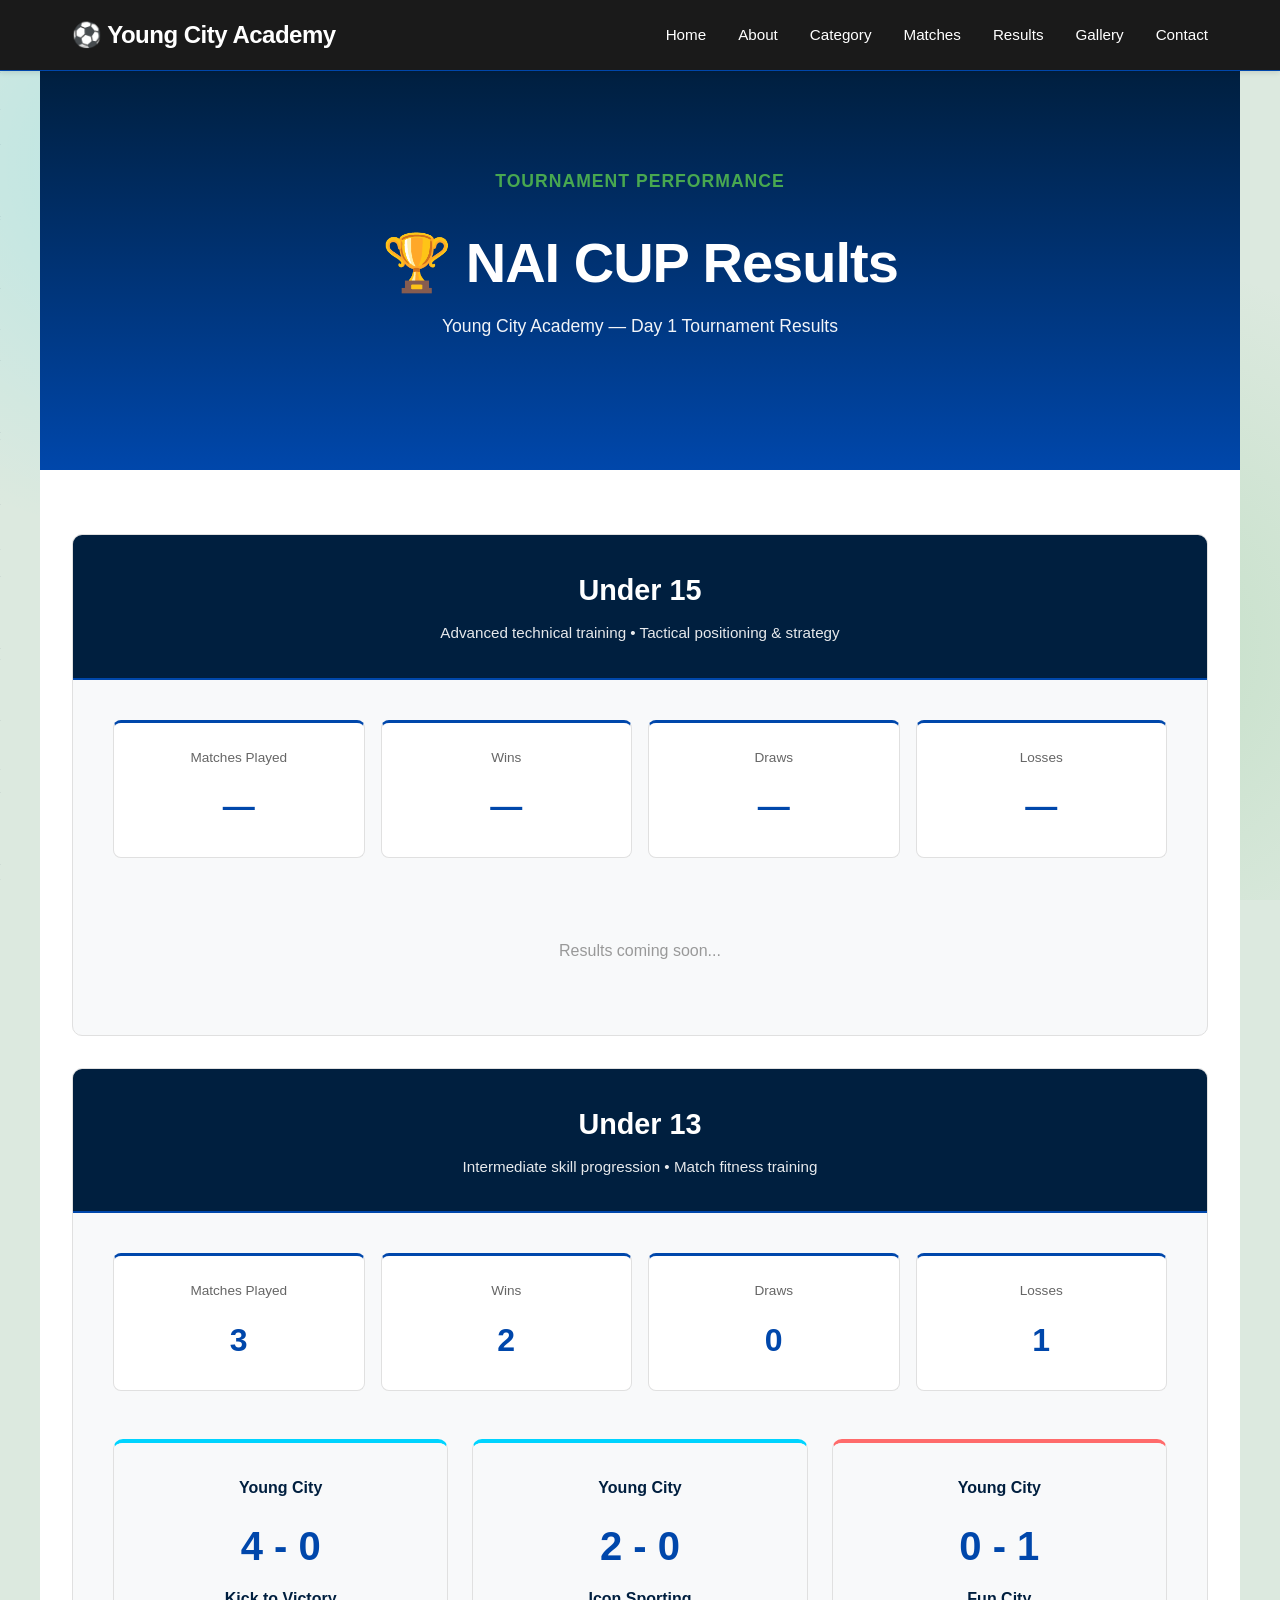
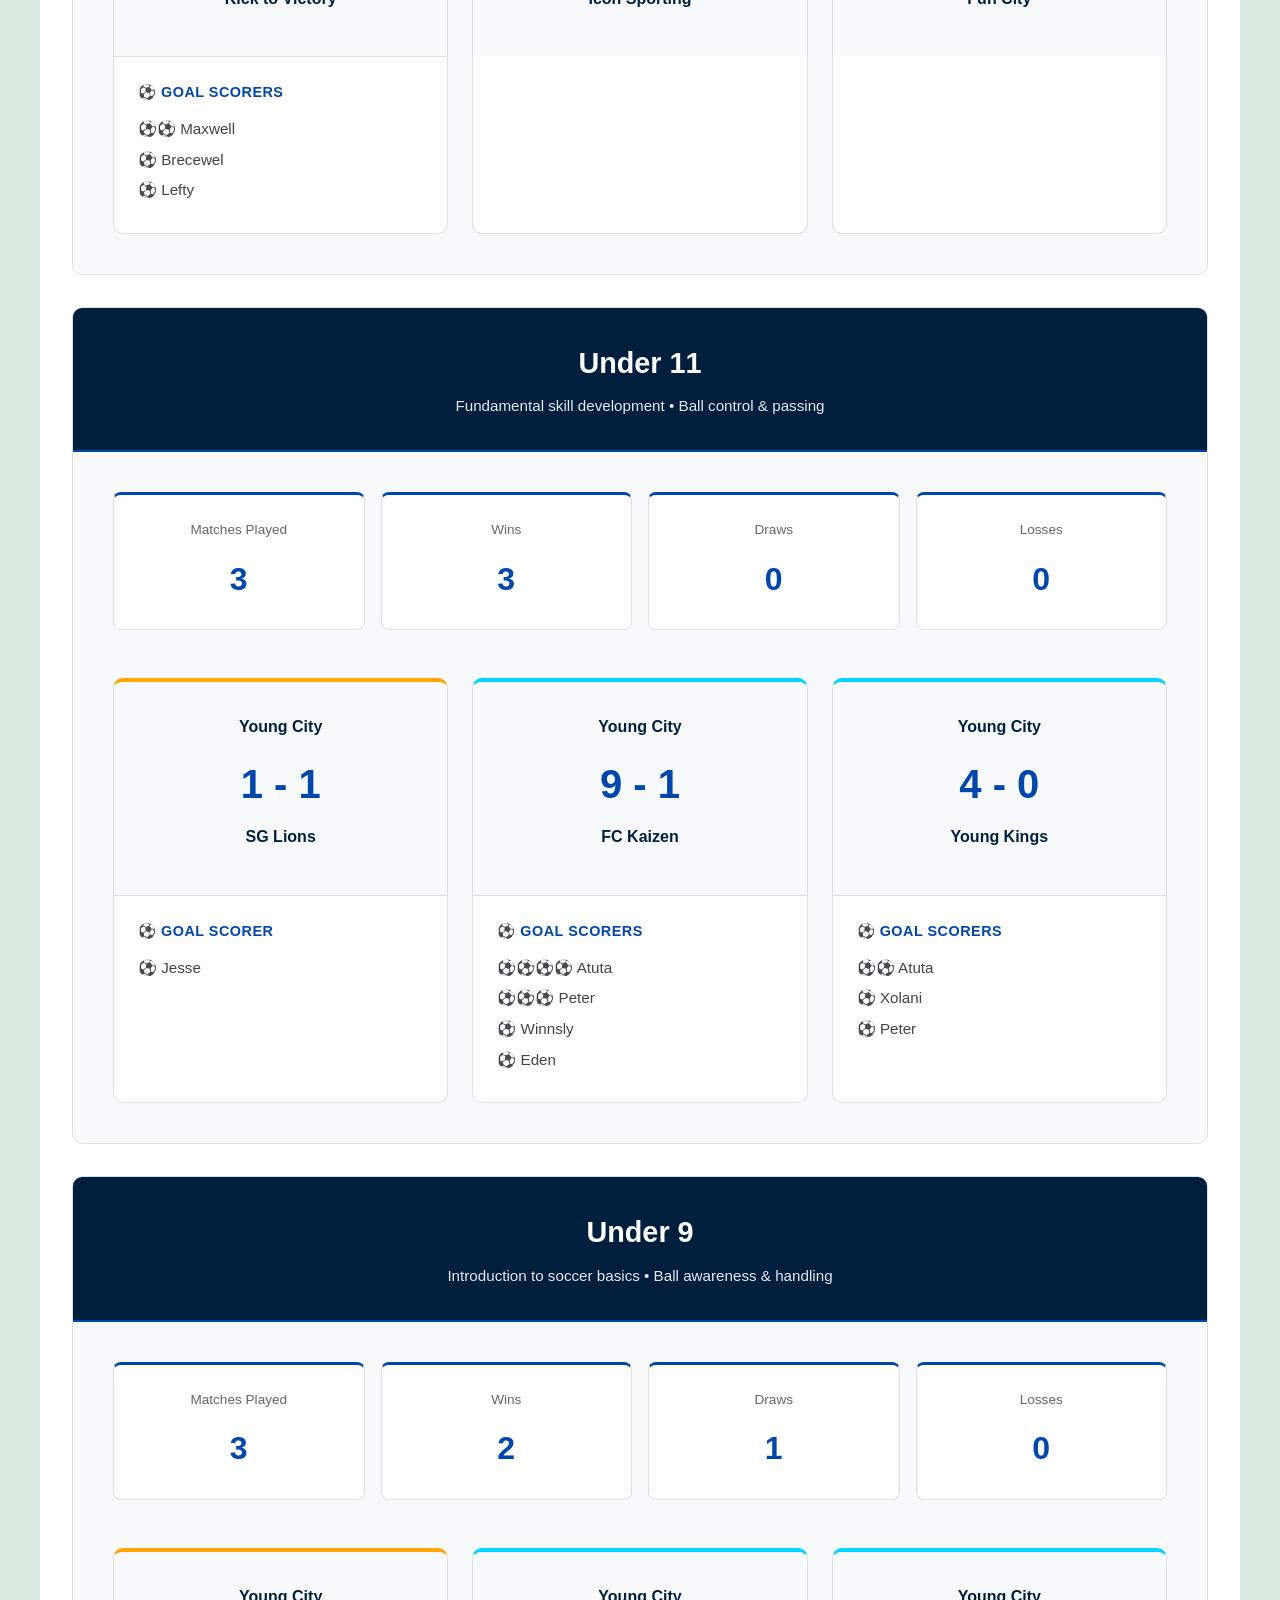
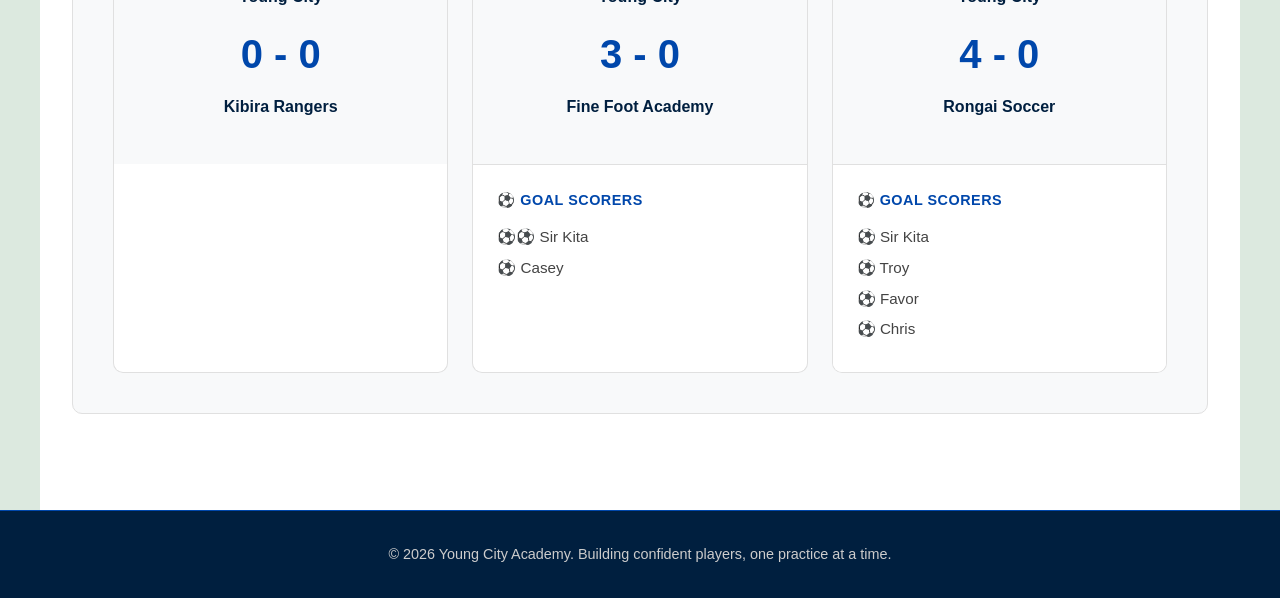
==== results.html @ 92dc4e63 "Updated site content" ====
<!DOCTYPE html>
<html lang="en">
<head>
    <meta charset="UTF-8">
    <meta name="viewport" content="width=device-width, initial-scale=1.0">
    <title>Tournament Results - Young City Academy</title>
    <link rel="stylesheet" href="css/style.css">
</head>
<body>
    <header>
        <nav class="navbar">
            <div class="logo">⚽ Young City Academy</div>
            <button class="menu-toggle" aria-expanded="false" aria-label="Open menu">
                <span></span>
                <span></span>
                <span></span>
            </button>
            <ul class="nav-links">
                <li><a href="index.html#home">Home</a></li>
                <li><a href="index.html#about">About</a></li>
                <li><a href="index.html#category">Category</a></li>
                <li><a href="index.html#matches">Matches</a></li>
                <li><a href="results.html">Results</a></li>
                <li><a href="index.html#gallery">Gallery</a></li>
                <li><a href="index.html#contact">Contact</a></li>
            </ul>
        </nav>
    </header>

    <main>
        <section class="hero" id="results-hero">
            <div class="hero-content">
                <p class="eyebrow">Tournament Performance</p>
                <h1>🏆 NAI CUP Results</h1>
                <p>Young City Academy — Day 1 Tournament Results</p>
            </div>
        </section>

        <section class="results-section">
            <div class="results-container">
                
                <!-- UNDER 15 -->
                <div class="results-category">
                    <div class="category-header">
                        <h2>Under 15</h2>
                        <p>Advanced technical training • Tactical positioning & strategy</p>
                    </div>
                    <div class="results-content">
                        <div class="results-stats">
                            <div class="stat-box">
                                <span>Matches Played</span>
                                <strong>—</strong>
                            </div>
                            <div class="stat-box">
                                <span>Wins</span>
                                <strong>—</strong>
                            </div>
                            <div class="stat-box">
                                <span>Draws</span>
                                <strong>—</strong>
                            </div>
                            <div class="stat-box">
                                <span>Losses</span>
                                <strong>—</strong>
                            </div>
                        </div>
                        <div class="results-matches">
                            <p style="text-align: center; color: #999; padding: 2rem;">Results coming soon...</p>
                        </div>
                    </div>
                </div>

                <!-- UNDER 13 -->
                <div class="results-category">
                    <div class="category-header">
                        <h2>Under 13</h2>
                        <p>Intermediate skill progression • Match fitness training</p>
                    </div>
                    <div class="results-content">
                        <div class="results-stats">
                            <div class="stat-box">
                                <span>Matches Played</span>
                                <strong>3</strong>
                            </div>
                            <div class="stat-box">
                                <span>Wins</span>
                                <strong>2</strong>
                            </div>
                            <div class="stat-box">
                                <span>Draws</span>
                                <strong>0</strong>
                            </div>
                            <div class="stat-box">
                                <span>Losses</span>
                                <strong>1</strong>
                            </div>
                        </div>
                        <div class="results-matches">
                            <div class="result-match win">
                                <div class="result-score">
                                    <h3>Young City</h3>
                                    <div class="score-display">4 - 0</div>
                                    <h3>Kick to Victory</h3>
                                </div>
                                <div class="result-detail">
                                    <h4>⚽ Goal Scorers</h4>
                                    <p>⚽⚽ Maxwell</p>
                                    <p>⚽ Brecewel</p>
                                    <p>⚽ Lefty</p>
                                </div>
                            </div>

                            <div class="result-match win">
                                <div class="result-score">
                                    <h3>Young City</h3>
                                    <div class="score-display">2 - 0</div>
                                    <h3>Icon Sporting</h3>
                                </div>
                            </div>

                            <div class="result-match loss">
                                <div class="result-score">
                                    <h3>Young City</h3>
                                    <div class="score-display">0 - 1</div>
                                    <h3>Fun City</h3>
                                </div>
                            </div>
                        </div>
                    </div>
                </div>

                <!-- UNDER 11 -->
                <div class="results-category">
                    <div class="category-header">
                        <h2>Under 11</h2>
                        <p>Fundamental skill development • Ball control & passing</p>
                    </div>
                    <div class="results-content">
                        <div class="results-stats">
                            <div class="stat-box">
                                <span>Matches Played</span>
                                <strong>3</strong>
                            </div>
                            <div class="stat-box">
                                <span>Wins</span>
                                <strong>3</strong>
                            </div>
                            <div class="stat-box">
                                <span>Draws</span>
                                <strong>0</strong>
                            </div>
                            <div class="stat-box">
                                <span>Losses</span>
                                <strong>0</strong>
                            </div>
                        </div>
                        <div class="results-matches">
                            <div class="result-match draw">
                                <div class="result-score">
                                    <h3>Young City</h3>
                                    <div class="score-display">1 - 1</div>
                                    <h3>SG Lions</h3>
                                </div>
                                <div class="result-detail">
                                    <h4>⚽ Goal Scorer</h4>
                                    <p>⚽ Jesse</p>
                                </div>
                            </div>

                            <div class="result-match win">
                                <div class="result-score">
                                    <h3>Young City</h3>
                                    <div class="score-display">9 - 1</div>
                                    <h3>FC Kaizen</h3>
                                </div>
                                <div class="result-detail">
                                    <h4>⚽ Goal Scorers</h4>
                                    <p>⚽⚽⚽⚽ Atuta</p>
                                    <p>⚽⚽⚽ Peter</p>
                                    <p>⚽ Winnsly</p>
                                    <p>⚽ Eden</p>
                                </div>
                            </div>

                            <div class="result-match win">
                                <div class="result-score">
                                    <h3>Young City</h3>
                                    <div class="score-display">4 - 0</div>
                                    <h3>Young Kings</h3>
                                </div>
                                <div class="result-detail">
                                    <h4>⚽ Goal Scorers</h4>
                                    <p>⚽⚽ Atuta</p>
                                    <p>⚽ Xolani</p>
                                    <p>⚽ Peter</p>
                                </div>
                            </div>
                        </div>
                    </div>
                </div>

                <!-- UNDER 9 -->
                <div class="results-category">
                    <div class="category-header">
                        <h2>Under 9</h2>
                        <p>Introduction to soccer basics • Ball awareness & handling</p>
                    </div>
                    <div class="results-content">
                        <div class="results-stats">
                            <div class="stat-box">
                                <span>Matches Played</span>
                                <strong>3</strong>
                            </div>
                            <div class="stat-box">
                                <span>Wins</span>
                                <strong>2</strong>
                            </div>
                            <div class="stat-box">
                                <span>Draws</span>
                                <strong>1</strong>
                            </div>
                            <div class="stat-box">
                                <span>Losses</span>
                                <strong>0</strong>
                            </div>
                        </div>
                        <div class="results-matches">
                            <div class="result-match draw">
                                <div class="result-score">
                                    <h3>Young City</h3>
                                    <div class="score-display">0 - 0</div>
                                    <h3>Kibira Rangers</h3>
                                </div>
                            </div>

                            <div class="result-match win">
                                <div class="result-score">
                                    <h3>Young City</h3>
                                    <div class="score-display">3 - 0</div>
                                    <h3>Fine Foot Academy</h3>
                                </div>
                                <div class="result-detail">
                                    <h4>⚽ Goal Scorers</h4>
                                    <p>⚽⚽ Sir Kita</p>
                                    <p>⚽ Casey</p>
                                </div>
                            </div>

                            <div class="result-match win">
                                <div class="result-score">
                                    <h3>Young City</h3>
                                    <div class="score-display">4 - 0</div>
                                    <h3>Rongai Soccer</h3>
                                </div>
                                <div class="result-detail">
                                    <h4>⚽ Goal Scorers</h4>
                                    <p>⚽ Sir Kita</p>
                                    <p>⚽ Troy</p>
                                    <p>⚽ Favor</p>
                                    <p>⚽ Chris</p>
                                </div>
                            </div>
                        </div>
                    </div>
                </div>

            </div>
        </section>
    </main>

    <footer>
        <p>© 2026 Young City Academy. Building confident players, one practice at a time.</p>
    </footer>

    <script src="js/script.js"></script>
</body>
</html>
---- css/style.css ----
/* Young City Academy - Clean Modern Stylesheet */

* {
  margin: 0;
  padding: 0;
  box-sizing: border-box;
}

body {
  font-family: -apple-system, BlinkMacSystemFont, 'Segoe UI', Roboto, 'Helvetica Neue', Arial, sans-serif;
  line-height: 1.6;
  color: #2c3e50;
  background-color: #dce9df;
  background-image:
    linear-gradient(115deg, rgba(0, 31, 63, 0.06) 1px, transparent 1px),
    linear-gradient(25deg, rgba(0, 31, 63, 0.04) 1px, transparent 1px),
    radial-gradient(circle at 12% 18%, rgba(0, 212, 255, 0.16), transparent 28%),
    radial-gradient(circle at 88% 72%, rgba(76, 175, 80, 0.16), transparent 30%);
  background-size: 72px 72px, 110px 110px, auto, auto;
  background-attachment: fixed;
}

/* HEADER & NAVBAR */
header {
  background: #001f3f;
  position: sticky;
  top: 0;
  z-index: 1000;
  border-bottom: 1px solid #0047ab;
}

.navbar {
  display: flex;
  justify-content: space-between;
  align-items: center;
  padding: 1.2rem 2rem;
  max-width: 1200px;
  margin: 0 auto;
}

.logo {
  font-size: 1.4rem;
  font-weight: 700;
  color: #fff;
  letter-spacing: -0.5px;
}

.nav-links {
  display: flex;
  list-style: none;
  gap: 2.5rem;
}

.nav-links a {
  color: #ccc;
  text-decoration: none;
  font-size: 0.95rem;
  font-weight: 500;
  transition: color 0.3s ease;
}

.nav-links a:hover {
  color: #00d4ff;
}

.menu-toggle {
  display: none;
  flex-direction: column;
  background: none;
  border: none;
  cursor: pointer;
  gap: 0.4rem;
}

.menu-toggle span {
  width: 25px;
  height: 3px;
  background-color: #fff;
  border-radius: 2px;
  transition: 0.3s;
}

/* HERO SECTION */
.hero {
  background: linear-gradient(to bottom, #001f3f 0%, #0047ab 100%);
  color: #fff;
  padding: 6rem 2rem;
  text-align: center;
}

.hero-content {
  max-width: 700px;
  margin: 0 auto;
}

.eyebrow {
  font-size: 0.85rem;
  color: #00d4ff;
  text-transform: uppercase;
  letter-spacing: 1px;
  margin-bottom: 1rem;
  font-weight: 600;
}

.hero h1 {
  font-size: 3.5rem;
  margin-bottom: 1rem;
  font-weight: 800;
  letter-spacing: -1px;
  line-height: 1.2;
}

.hero p {
  font-size: 1.15rem;
  margin-bottom: 2rem;
  opacity: 0.95;
  line-height: 1.7;
}

.buttons {
  display: flex;
  gap: 1.5rem;
  justify-content: center;
  flex-wrap: wrap;
}

.btn {
  padding: 0.9rem 2.5rem;
  border-radius: 8px;
  text-decoration: none;
  font-weight: 600;
  font-size: 0.95rem;
  transition: all 0.3s ease;
  display: inline-block;
  cursor: pointer;
  border: none;
  background: #00d4ff;
  color: #001f3f;
}

.btn:hover {
  background: #00b8d4;
  transform: translateY(-2px);
}

.btn-outline {
  background: transparent;
  color: #fff;
  border: 2px solid #fff;
}

.btn-outline:hover {
  background: rgba(255, 255, 255, 0.1);
  border-color: #00d4ff;
  color: #00d4ff;
}

/* SECTIONS & COMMON STYLES */
section {
  padding: 4rem 2rem;
  max-width: 1200px;
  margin: 0 auto;
}

.section-heading {
  text-align: center;
  margin-bottom: 3rem;
}

.section-heading h2 {
  font-size: 2.5rem;
  margin-bottom: 0.8rem;
  color: #001f3f;
  font-weight: 800;
}

.section-heading p {
  font-size: 1rem;
  color: #666;
  max-width: 600px;
  margin: 0 auto;
}

/* INFO SECTION */
.info-section {
  background: #f8f9fa;
}

.info-grid {
  display: grid;
  grid-template-columns: repeat(auto-fit, minmax(240px, 1fr));
  gap: 2rem;
}

.info-card {
  background: #fff;
  padding: 2rem;
  border-radius: 10px;
  border-left: 4px solid #0047ab;
  transition: all 0.3s ease;
  box-shadow: 0 2px 8px rgba(0, 0, 0, 0.08);
}

.info-card:hover {
  transform: translateY(-4px);
  box-shadow: 0 8px 16px rgba(0, 0, 0, 0.12);
}

.info-card h3 {
  color: #001f3f;
  margin-bottom: 0.8rem;
  font-size: 1.2rem;
  font-weight: 700;
}

.info-card p {
  color: #555;
  line-height: 1.7;
  font-size: 0.95rem;
}

/* TEAMS SECTION */
.teams-section {
  background: #fff;
}

.team-grid {
  display: grid;
  grid-template-columns: repeat(auto-fit, minmax(220px, 1fr));
  gap: 1.5rem;
}

.team-accordion {
  background: #fff;
  border-radius: 10px;
  border: 1px solid #e0e0e0;
  overflow: hidden;
  transition: all 0.3s ease;
}

.team-accordion:hover {
  border-color: #0047ab;
  box-shadow: 0 4px 12px rgba(0, 71, 171, 0.1);
}

.team-accordion-button {
  width: 100%;
  padding: 1.5rem;
  background: #f8f9fa;
  border: none;
  cursor: pointer;
  display: flex;
  justify-content: space-between;
  align-items: center;
  transition: all 0.3s ease;
  text-align: left;
  font-size: 1rem;
}

.team-accordion-button:hover {
  background: #0047ab;
  color: #fff;
}

.team-accordion-button h3 {
  color: #001f3f;
  margin: 0;
  font-size: 1.1rem;
  font-weight: 700;
}

.team-accordion-button:hover h3 {
  color: #fff;
}

.accordion-icon {
  font-size: 0.9rem;
  transition: transform 0.3s ease;
  color: #0047ab;
}

.team-accordion-button:hover .accordion-icon {
  color: #00d4ff;
}

.team-accordion-button.active .accordion-icon {
  transform: rotate(180deg);
}

.team-accordion-content {
  display: none;
  padding: 1.5rem;
  background: #fff;
  border-top: 1px solid #e0e0e0;
  animation: slideDown 0.3s ease-out;
}

.team-accordion-content.active {
  display: block;
}

.team-accordion-content p {
  color: #555;
  margin-bottom: 1.2rem;
  font-size: 0.95rem;
  line-height: 1.7;
}

.team-details {
  list-style: none;
  padding: 0;
}

.team-details li {
  padding: 0.6rem 0 0.6rem 1.8rem;
  color: #444;
  font-size: 0.95rem;
  position: relative;
  border-bottom: 1px solid #f0f0f0;
}

.team-details li:last-child {
  border-bottom: none;
}

.team-details li:before {
  content: "✓";
  position: absolute;
  left: 0;
  color: #0047ab;
  font-weight: bold;
}



@keyframes slideDown {
  from {
    opacity: 0;
    max-height: 0;
  }
  to {
    opacity: 1;
    max-height: 500px;
  }
}

/* CONTACT SECTION */
.contact-section {
  background: #f8f9fa;
}

.contact-list {
  background: #fff;
  padding: 2.5rem;
  border-radius: 10px;
  box-shadow: 0 2px 8px rgba(0, 0, 0, 0.08);
  max-width: 600px;
  margin: 0 auto;
  border-left: 4px solid #0047ab;
}

.contact-list p {
  font-size: 1rem;
  margin-bottom: 1rem;
  color: #444;
  line-height: 1.8;
}

.contact-list strong {
  color: #0047ab;
  font-weight: 700;
}

/* MAIN & RESPONSIVE */
main {
  min-height: calc(100vh - 200px);
}

footer {
  background: #001f3f;
  color: #ccc;
  text-align: center;
  padding: 2rem;
  font-size: 0.9rem;
  border-top: 1px solid #0047ab;
}

@media (max-width: 768px) {
  .nav-links {
    display: none;
  }

  .menu-toggle {
    display: flex;
  }

  .hero h1 {
    font-size: 2.2rem;
  }

  .hero p {
    font-size: 1rem;
  }

  .section-heading h2 {
    font-size: 2rem;
  }

  .team-grid {
    grid-template-columns: 1fr;
  }

  .info-grid {
    grid-template-columns: 1fr;
  }

  .buttons {
    flex-direction: column;
    gap: 1rem;
  }

  .btn {
    width: 100%;
  }

  #results-hero h1 {
    font-size: 2rem;
  }

  .category-header {
    padding: 1.5rem;
  }

  .category-header h2 {
    font-size: 1.5rem;
  }

  .results-stats {
    grid-template-columns: repeat(2, 1fr);
  }

  .results-matches {
    grid-template-columns: 1fr;
  }

  .score-display {
    font-size: 2rem;
  }
}

/* RESULTS PAGE */
#results-hero {
  background: linear-gradient(to bottom, #001f3f 0%, #0047ab 100%);
  color: #fff;
  padding: 6rem 2rem;
  text-align: center;
}

#results-hero h1 {
  font-size: 3.5rem;
  margin-bottom: 1rem;
  font-weight: 800;
}

.results-section {
  background: #fff;
  padding: 4rem 2rem;
}

.results-container {
  max-width: 1200px;
  margin: 0 auto;
}

.results-category {
  background: #f8f9fa;
  border-radius: 10px;
  overflow: hidden;
  margin-bottom: 2rem;
  border: 1px solid #e0e0e0;
}

.category-header {
  background: #001f3f;
  color: #fff;
  padding: 2rem;
  text-align: center;
  border-bottom: 2px solid #0047ab;
}

.category-header h2 {
  font-size: 1.8rem;
  margin: 0 0 0.5rem 0;
  font-weight: 800;
}

.category-header p {
  margin: 0;
  opacity: 0.9;
  font-size: 0.95rem;
}

.results-content {
  padding: 2.5rem;
}

.results-stats {
  display: grid;
  grid-template-columns: repeat(auto-fit, minmax(110px, 1fr));
  gap: 1rem;
  margin-bottom: 3rem;
}

.stat-box {
  background: #fff;
  padding: 1.5rem;
  border-radius: 8px;
  text-align: center;
  border: 1px solid #e0e0e0;
  border-top: 3px solid #0047ab;
}

.stat-box span {
  display: block;
  color: #666;
  font-size: 0.85rem;
  margin-bottom: 0.8rem;
  font-weight: 500;
}

.stat-box strong {
  display: block;
  font-size: 2rem;
  color: #0047ab;
  font-weight: 800;
}

.results-matches {
  display: grid;
  grid-template-columns: repeat(auto-fit, minmax(280px, 1fr));
  gap: 1.5rem;
}

.result-match {
  background: #fff;
  border-radius: 10px;
  overflow: hidden;
  border: 1px solid #e0e0e0;
  transition: all 0.3s ease;
}

.result-match:hover {
  box-shadow: 0 8px 16px rgba(0, 0, 0, 0.12);
  transform: translateY(-2px);
}

.result-match.win {
  border-top: 4px solid #00d4ff;
}

.result-match.draw {
  border-top: 4px solid #ffa500;
}

.result-match.loss {
  border-top: 4px solid #ff6b6b;
}

.result-score {
  padding: 2rem;
  text-align: center;
  background: #f8f9fa;
}

.result-score h3 {
  color: #001f3f;
  font-size: 1rem;
  margin: 0 0 0.8rem 0;
  font-weight: 700;
}

.score-display {
  font-size: 2.5rem;
  font-weight: 800;
  color: #0047ab;
  margin: 0.5rem 0;
}

.result-detail {
  padding: 1.5rem;
  background: #fff;
  border-top: 1px solid #e0e0e0;
}

.result-detail h4 {
  color: #0047ab;
  font-size: 0.9rem;
  margin: 0 0 0.8rem 0;
  font-weight: 700;
  text-transform: uppercase;
  letter-spacing: 0.5px;
}

.result-detail p {
  color: #444;
  font-size: 0.95rem;
  margin: 0.4rem 0;
}

/* RESPONSIVE MOBILE */
@media (max-width: 768px) {
  .hero h1 {
    font-size: 2rem;
  }

  .nav-links {
    display: none;
  }

  .menu-toggle {
    display: flex;
  }

  .buttons {
    flex-direction: column;
  }

  .btn {
    width: 100%;
    text-align: center;
  }

  .section-heading h2 {
    font-size: 1.8rem;
  }

  .fkf-hero {
    flex-direction: column;
    gap: 1.5rem;
    text-align: center;
  }

  .match-teams {
    flex-direction: column;
    gap: 1rem;
  }

  .stats-table {
    grid-template-columns: 1fr;
  }

  .team-grid,
  .info-grid,
  .gallery-grid {
    grid-template-columns: 1fr;
  }
}

/* HEADER & NAVBAR */
header {
  background-color: #1a1a1a;
  position: sticky;
  top: 0;
  z-index: 1000;
  box-shadow: 0 2px 5px rgba(0, 0, 0, 0.1);
}

.navbar {
  display: flex;
  justify-content: space-between;
  align-items: center;
  padding: 1rem 2rem;
  max-width: 1200px;
  margin: 0 auto;
}

.logo {
  font-size: 1.5rem;
  font-weight: bold;
  color: #fff;
  display: flex;
  align-items: center;
  gap: 0.5rem;
}

.nav-links {
  display: flex;
  list-style: none;
  gap: 2rem;
}

.nav-links a {
  color: #fff;
  text-decoration: none;
  transition: color 0.3s;
}

.nav-links a:hover {
  color: #4CAF50;
}

.menu-toggle {
  display: none;
  flex-direction: column;
  background: none;
  border: none;
  cursor: pointer;
  gap: 0.4rem;
}

.menu-toggle span {
  width: 25px;
  height: 3px;
  background-color: #fff;
  border-radius: 2px;
  transition: 0.3s;
}

/* HERO SECTION */
.hero {
  background: linear-gradient(135deg, #1a1a1a 0%, #2d5016 100%);
  color: #fff;
  padding: 5rem 2rem;
  text-align: center;
}

.hero-content {
  max-width: 800px;
  margin: 0 auto;
}

.eyebrow {
  font-size: 0.9rem;
  color: #4CAF50;
  text-transform: uppercase;
  letter-spacing: 1px;
  margin-bottom: 1rem;
}

.hero h1 {
  font-size: 3rem;
  margin-bottom: 1rem;
  font-weight: 700;
}

.hero p {
  font-size: 1.1rem;
  margin-bottom: 2rem;
  opacity: 0.95;
}

.buttons {
  display: flex;
  gap: 1rem;
  justify-content: center;
  flex-wrap: wrap;
}

.btn {
  padding: 0.8rem 2rem;
  border-radius: 4px;
  text-decoration: none;
  font-weight: 600;
  transition: all 0.3s;
  display: inline-block;
  cursor: pointer;
  border: none;
}

.btn {
  background-color: #4CAF50;
  color: #fff;
}

.btn:hover {
  background-color: #45a049;
  transform: translateY(-2px);
}

.btn-outline {
  background-color: transparent;
  color: #fff;
  border: 2px solid #fff;
}

.btn-outline:hover {
  background-color: rgba(255, 255, 255, 0.1);
}

/* SECTIONS */
section {
  padding: 3rem 2rem;
  max-width: 1200px;
  margin: 0 auto;
}

.section-heading {
  text-align: center;
  margin-bottom: 3rem;
}

.section-heading h2 {
  font-size: 2.5rem;
  margin-bottom: 0.5rem;
  color: #1a1a1a;
}

.section-heading p {
  font-size: 1.1rem;
  color: #666;
}

/* INFO SECTION */
.info-section {
  background-color: #fff;
}

.info-grid {
  display: grid;
  grid-template-columns: repeat(auto-fit, minmax(250px, 1fr));
  gap: 2rem;
}

.info-card {
  background-color: #f5f5f5;
  padding: 2rem;
  border-radius: 8px;
  box-shadow: 0 2px 8px rgba(0, 0, 0, 0.1);
  transition: transform 0.3s, box-shadow 0.3s;
}

.info-card:hover {
  transform: translateY(-5px);
  box-shadow: 0 5px 15px rgba(0, 0, 0, 0.15);
}

.info-card h3 {
  color: #1a1a1a;
  margin-bottom: 0.5rem;
  font-size: 1.3rem;
}

.info-card p {
  color: #666;
}

/* TEAMS SECTION */
.teams-section {
  background-color: #f9f9f9;
}

.team-grid {
  display: grid;
  grid-template-columns: repeat(auto-fit, minmax(200px, 1fr));
  gap: 1.5rem;
}

.team-card {
  background-color: #fff;
  padding: 1.5rem;
  border-radius: 8px;
  border-left: 4px solid #4CAF50;
  box-shadow: 0 2px 8px rgba(0, 0, 0, 0.1);
  transition: all 0.3s;
}

.team-card:hover {
  box-shadow: 0 5px 15px rgba(0, 0, 0, 0.15);
  transform: translateY(-3px);
}

.team-card h3 {
  color: #1a1a1a;
  margin-bottom: 0.5rem;
}

.team-card p {
  color: #666;
  font-size: 0.95rem;
}

/* MATCHES SECTION */
.matches-section {
  background-color: #fff;
}

.tournament-category {
  margin-bottom: 3rem;
}

.category-title {
  font-size: 1.5rem;
  color: #1a1a1a;
  margin-bottom: 1.5rem;
  padding-bottom: 0.5rem;
  border-bottom: 2px solid #4CAF50;
}

.matches-container {
  display: grid;
  grid-template-columns: repeat(auto-fit, minmax(300px, 1fr));
  gap: 2rem;
  margin-bottom: 3rem;
}

.match-card {
  background-color: #f5f5f5;
  border-radius: 8px;
  overflow: hidden;
  box-shadow: 0 2px 8px rgba(0, 0, 0, 0.1);
  transition: all 0.3s;
}

.match-card:hover {
  box-shadow: 0 5px 15px rgba(0, 0, 0, 0.15);
}

.match-card.win {
  border-top: 4px solid #4CAF50;
}

.match-card.draw {
  border-top: 4px solid #FF9800;
}

.match-card.loss {
  border-top: 4px solid #f44336;
}

.match-header {
  background-color: #1a1a1a;
  color: #fff;
  padding: 1rem;
  display: flex;
  justify-content: space-between;
  align-items: center;
  font-weight: 600;
}

.match-teams {
  padding: 1.5rem;
  display: flex;
  align-items: center;
  justify-content: space-around;
}

.team {
  flex: 1;
  text-align: center;
}

.team h3 {
  font-size: 1rem;
  color: #1a1a1a;
}

.score {
  flex: 0 0 auto;
  margin: 0 1.5rem;
  text-align: center;
}

.score strong {
  font-size: 1.8rem;
  color: #1a1a1a;
  display: block;
}

.score p {
  color: #4CAF50;
  font-weight: 600;
  font-size: 0.9rem;
  margin-top: 0.5rem;
}

.match-card.draw .score p {
  color: #FF9800;
}

.match-card.loss .score p {
  color: #f44336;
}

.goal-scorers {
  background-color: #fff;
  padding: 1rem;
  border-top: 1px solid #eee;
}

.goal-scorers h4 {
  font-size: 0.9rem;
  color: #666;
  margin-bottom: 0.5rem;
}

.goal-scorers p {
  font-size: 0.9rem;
  color: #333;
  margin: 0.3rem 0;
}

/* PLAYER STATS */
.player-stats {
  background: #f8f9fa;
  padding: 2rem;
  border-radius: 10px;
  margin: 2rem 0;
  border: 1px solid #e0e0e0;
}

.player-stats h2 {
  font-size: 1.5rem;
  margin-bottom: 2rem;
  color: #001f3f;
  font-weight: 800;
}

.stats-table {
  background: #fff;
  border-radius: 10px;
  overflow: hidden;
  border: 1px solid #e0e0e0;
  box-shadow: 0 2px 8px rgba(0, 0, 0, 0.08);
}

.stats-row {
  display: grid;
  grid-template-columns: 1fr 80px;
  padding: 1.2rem 1.5rem;
  border-bottom: 1px solid #e0e0e0;
  align-items: center;
  transition: background 0.2s ease;
}

.stats-row:hover:not(.stats-header) {
  background: #f8f9fa;
}

.stats-row:last-child {
  border-bottom: none;
}

.stats-row.stats-header {
  background: #001f3f;
  color: #fff;
  font-weight: 700;
  border-bottom: 2px solid #0047ab;
  font-size: 0.9rem;
  text-transform: uppercase;
  letter-spacing: 0.5px;
}

.stats-row span:first-child {
  color: #333;
  font-weight: 500;
}

.stats-row.stats-header span {
  color: #fff;
}

.stats-row span:first-child:contains("Young City") {
  font-weight: 700;
}

.stats-row strong {
  color: #0047ab;
  font-size: 1.1rem;
  font-weight: 800;
  text-align: right;
}

.stats-row.stats-header strong {
  color: #fff;
}

.team-record {
  background: linear-gradient(135deg, #f8f9fa 0%, #f5f8fc 100%);
  padding: 1.5rem;
  border-top: 1px solid #e0e0e0;
}

.team-record p {
  margin: 0.8rem 0;
  color: #555;
  font-size: 0.95rem;
  line-height: 1.6;
}

.team-record p:first-child {
  margin-top: 0;
}

.team-record strong {
  color: #0047ab;
  font-weight: 700;
}

/* LEAGUE TABLE */
.league-table {
  background: #fff;
  border-radius: 0;
  overflow: hidden;
  margin: 0;
}

.league-row {
  display: grid;
  grid-template-columns: 50px 1fr 80px;
  padding: 1.2rem 1.5rem;
  border-bottom: 1px solid #e0e0e0;
  align-items: center;
  transition: background 0.2s ease;
}

.league-row:hover:not(.league-header):not(.first-place) {
  background: #f8f9fa;
}

.league-row.league-header {
  background: #001f3f;
  color: #fff;
  font-weight: 700;
  border-bottom: 2px solid #0047ab;
  font-size: 0.9rem;
  text-transform: uppercase;
  letter-spacing: 0.5px;
}

.league-row.first-place {
  background: linear-gradient(to right, #e3f2fd, #f5f8fc);
  font-weight: 700;
  border-left: 4px solid #0047ab;
}

.league-row span {
  color: #444;
}

.league-row.league-header span {
  color: #fff;
}

.league-row.first-place span {
  color: #0047ab;
}

.league-row strong {
  color: #0047ab;
  font-weight: 800;
}

.league-row.league-header strong {
  color: #fff;
}

.table-date {
  text-align: center;
  color: #999;
  font-size: 0.85rem;
  padding: 1.5rem;
  border-top: 1px solid #e0e0e0;
  background: #f8f9fa;
  font-weight: 500;
}

/* FKF SECTION */
.fkf-section {
  background: #fff;
  padding: 4rem 2rem;
}

.section-tag {
  display: inline-block;
  background: #0047ab;
  color: #fff;
  padding: 0.4rem 1rem;
  border-radius: 6px;
  font-size: 0.75rem;
  font-weight: 700;
  margin-bottom: 1.5rem;
  letter-spacing: 1px;
  text-transform: uppercase;
}

.fkf-hero {
  background: linear-gradient(to right, #001f3f, #0047ab);
  color: #fff;
  padding: 3rem 2rem;
  border-radius: 12px;
  display: flex;
  justify-content: space-between;
  align-items: center;
  margin-bottom: 3rem;
  box-shadow: 0 4px 12px rgba(0, 71, 171, 0.15);
}

.fkf-hero-content h3 {
  font-size: 2.2rem;
  margin-bottom: 0.8rem;
  font-weight: 800;
}

.fkf-hero-content p {
  font-size: 1rem;
  opacity: 0.95;
  line-height: 1.6;
}

.competition-label {
  display: inline-block;
  color: #00d4ff;
  font-size: 0.85rem;
  margin-bottom: 0.8rem;
  font-weight: 700;
  text-transform: uppercase;
  letter-spacing: 1px;
}

.fkf-badge {
  display: flex;
  flex-direction: column;
  align-items: center;
  justify-content: center;
  width: 110px;
  height: 110px;
  border: 2px solid #00d4ff;
  border-radius: 50%;
  font-weight: 800;
  font-size: 1.3rem;
  background: rgba(0, 212, 255, 0.08);
  box-shadow: 0 0 20px rgba(0, 212, 255, 0.15);
}

.fkf-badge small {
  font-size: 0.8rem;
  margin-top: 0.5rem;
  font-weight: 600;
}

.fkf-stat-grid {
  display: grid;
  grid-template-columns: repeat(auto-fit, minmax(160px, 1fr));
  gap: 1.5rem;
  margin-bottom: 3rem;
}

.fkf-stat {
  background: #f8f9fa;
  padding: 2rem;
  border-radius: 10px;
  text-align: center;
  border: 1px solid #e0e0e0;
  border-top: 4px solid #0047ab;
  transition: all 0.3s ease;
}

.fkf-stat:hover {
  transform: translateY(-3px);
  box-shadow: 0 6px 15px rgba(0, 71, 171, 0.12);
}

.fkf-stat span {
  display: block;
  color: #666;
  font-size: 0.85rem;
  margin-bottom: 0.8rem;
  font-weight: 500;
}

.fkf-stat strong {
  display: block;
  font-size: 2.5rem;
  color: #0047ab;
  margin-bottom: 0.5rem;
  font-weight: 800;
}

.fkf-stat small {
  display: block;
  color: #888;
  font-size: 0.8rem;
  font-weight: 500;
}

.fkf-content-grid {
  display: grid;
  grid-template-columns: repeat(auto-fit, minmax(320px, 1fr));
  gap: 2rem;
  margin-bottom: 3rem;
}

.fkf-card {
  background: #fff;
  border-radius: 12px;
  overflow: hidden;
  border: 1px solid #e0e0e0;
  box-shadow: 0 2px 8px rgba(0, 0, 0, 0.08);
  transition: all 0.3s ease;
}

.fkf-card:hover {
  box-shadow: 0 8px 20px rgba(0, 71, 171, 0.12);
}

.fkf-card-header {
  background: #001f3f;
  color: #fff;
  padding: 1.5rem;
  display: flex;
  justify-content: space-between;
  align-items: center;
  border-bottom: 2px solid #0047ab;
}

.fkf-card-header h3 {
  font-size: 1.2rem;
  font-weight: 700;
  margin-bottom: 0;
}

.mini-label {
  display: block;
  color: #00d4ff;
  font-size: 0.7rem;
  font-weight: 700;
  margin-bottom: 0.4rem;
  text-transform: uppercase;
  letter-spacing: 0.5px;
}

.zone-label,
.form-badge {
  background: #0047ab;
  color: #fff;
  padding: 0.4rem 1rem;
  border-radius: 6px;
  font-size: 0.75rem;
  font-weight: 700;
  text-transform: uppercase;
  letter-spacing: 0.5px;
}

.record-box {
  padding: 2rem;
  display: grid;
  grid-template-columns: repeat(2, 1fr);
  gap: 1.2rem;
}

.record-item {
  text-align: center;
  padding: 1.5rem;
  background: #f8f9fa;
  border-radius: 8px;
  border-left: 3px solid #0047ab;
}

.record-item span {
  display: block;
  color: #666;
  font-size: 0.85rem;
  margin-bottom: 0.6rem;
  font-weight: 500;
}

.record-item strong {
  display: block;
  font-size: 1.8rem;
  color: #0047ab;
  font-weight: 800;
}

.goal-difference {
  padding: 2rem;
  text-align: center;
  border-top: 1px solid #e0e0e0;
  background: linear-gradient(135deg, #f8f9fa 0%, #f5f8fc 100%);
}

.goal-difference span {
  display: block;
  color: #666;
  margin-bottom: 0.8rem;
  font-weight: 500;
  font-size: 0.9rem;
}

.goal-difference strong {
  display: block;
  font-size: 2.5rem;
  color: #0047ab;
  font-weight: 800;
}

.scorers-list {
  padding: 0;
}

.scorer-row {
  display: grid;
  grid-template-columns: 60px 1fr 100px;
  padding: 1.5rem;
  border-bottom: 1px solid #e0e0e0;
  align-items: center;
  gap: 1rem;
  transition: background 0.2s ease;
}

.scorer-row:hover {
  background: #f8f9fa;
}

.scorer-row:last-child {
  border-bottom: none;
}

.scorer-number {
  font-weight: 800;
  color: #0047ab;
  font-size: 1.1rem;
}

.scorer-info strong {
  display: block;
  color: #001f3f;
  margin-bottom: 0.3rem;
  font-weight: 700;
}

.scorer-info span {
  display: block;
  font-size: 0.85rem;
  color: #888;
  font-weight: 500;
}

.scorer-goals {
  text-align: right;
}

.scorer-goals strong {
  display: block;
  font-size: 1.5rem;
  color: #0047ab;
  font-weight: 800;
}

.scorer-goals span {
  display: block;
  font-size: 0.75rem;
  color: #999;
  text-transform: uppercase;
  letter-spacing: 0.5px;
  font-weight: 600;
}

.data-note {
  padding: 1.5rem;
  color: #888;
  font-size: 0.85rem;
  text-align: center;
  font-style: italic;
  background: #f8f9fa;
  border-top: 1px solid #e0e0e0;
}

.scorers-card {
  grid-column: 1 / -1;
}

.scorers-card .fkf-card-header {
  border-bottom: 2px solid #0047ab;
}

/* GALLERY SECTION */
.gallery-section {
  background-color: #fff;
}

.gallery-grid {
  display: grid;
  grid-template-columns: repeat(3, 1fr);
  gap: 1.5rem;
}

.gallery-card {
  position: relative;
  background: #001f3f;
  color: #fff;
  margin: 0;
  border-radius: 8px;
  overflow: hidden;
  aspect-ratio: 4 / 3;
  box-shadow: 0 4px 12px rgba(0, 31, 63, 0.14);
  transition: transform 0.3s ease, box-shadow 0.3s ease;
}

.gallery-card img {
  display: block;
  width: 100%;
  height: 100%;
  object-fit: cover;
  transition: transform 0.5s ease;
}

.gallery-card figcaption {
  position: absolute;
  right: 0;
  bottom: 0;
  left: 0;
  padding: 2.5rem 1.25rem 1rem;
  background: linear-gradient(transparent, rgba(0, 31, 63, 0.92));
  font-size: 1.05rem;
  font-weight: 700;
}

.gallery-card:hover {
  transform: translateY(-4px);
  box-shadow: 0 10px 22px rgba(0, 31, 63, 0.22);
}

.gallery-card:hover img {
  transform: scale(1.06);
}

/* CONTACT SECTION */
.contact-section {
  background-color: #f9f9f9;
}

.contact-list {
  background-color: #fff;
  padding: 2rem;
  border-radius: 8px;
  box-shadow: 0 2px 8px rgba(0, 0, 0, 0.1);
  max-width: 600px;
  margin: 0 auto;
}

.contact-list p {
  font-size: 1.1rem;
  margin-bottom: 1rem;
  color: #333;
}

.contact-list strong {
  color: #4CAF50;
}

/* MAIN */
main {
  min-height: calc(100vh - 200px);
}

/* RESPONSIVE */
@media (max-width: 768px) {
  .hero h1 {
    font-size: 2rem;
  }

  .nav-links {
    display: none;
  }

  .menu-toggle {
    display: flex;
  }

  .buttons {
    flex-direction: column;
  }

  .btn {
    width: 100%;
    text-align: center;
  }

  .section-heading h2 {
    font-size: 1.8rem;
  }

  .fkf-hero {
    flex-direction: column;
    gap: 1.5rem;
    text-align: center;
  }

  .match-teams {
    flex-direction: column;
    gap: 1rem;
  }

  .stats-table {
    grid-template-columns: 1fr;
  }

  .team-grid,
  .info-grid,
  .gallery-grid {
    grid-template-columns: 1fr;
  }
}
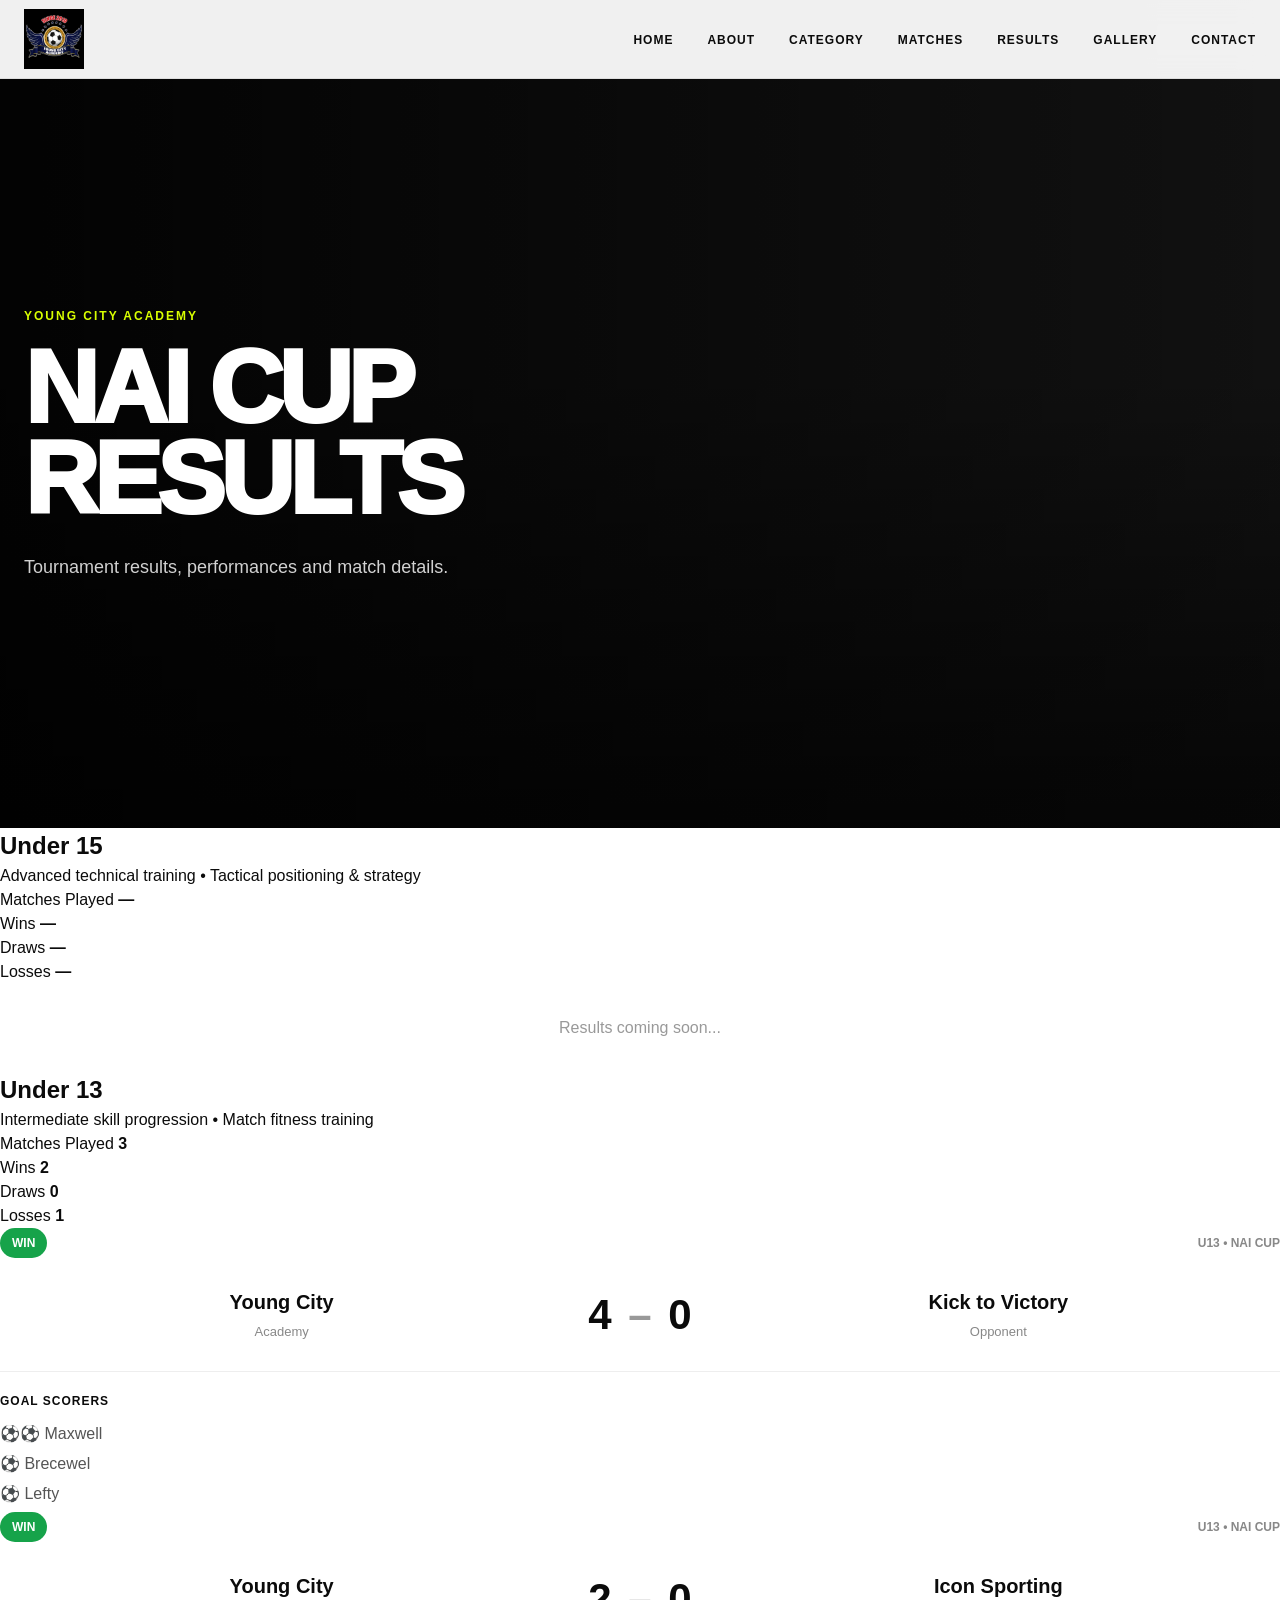
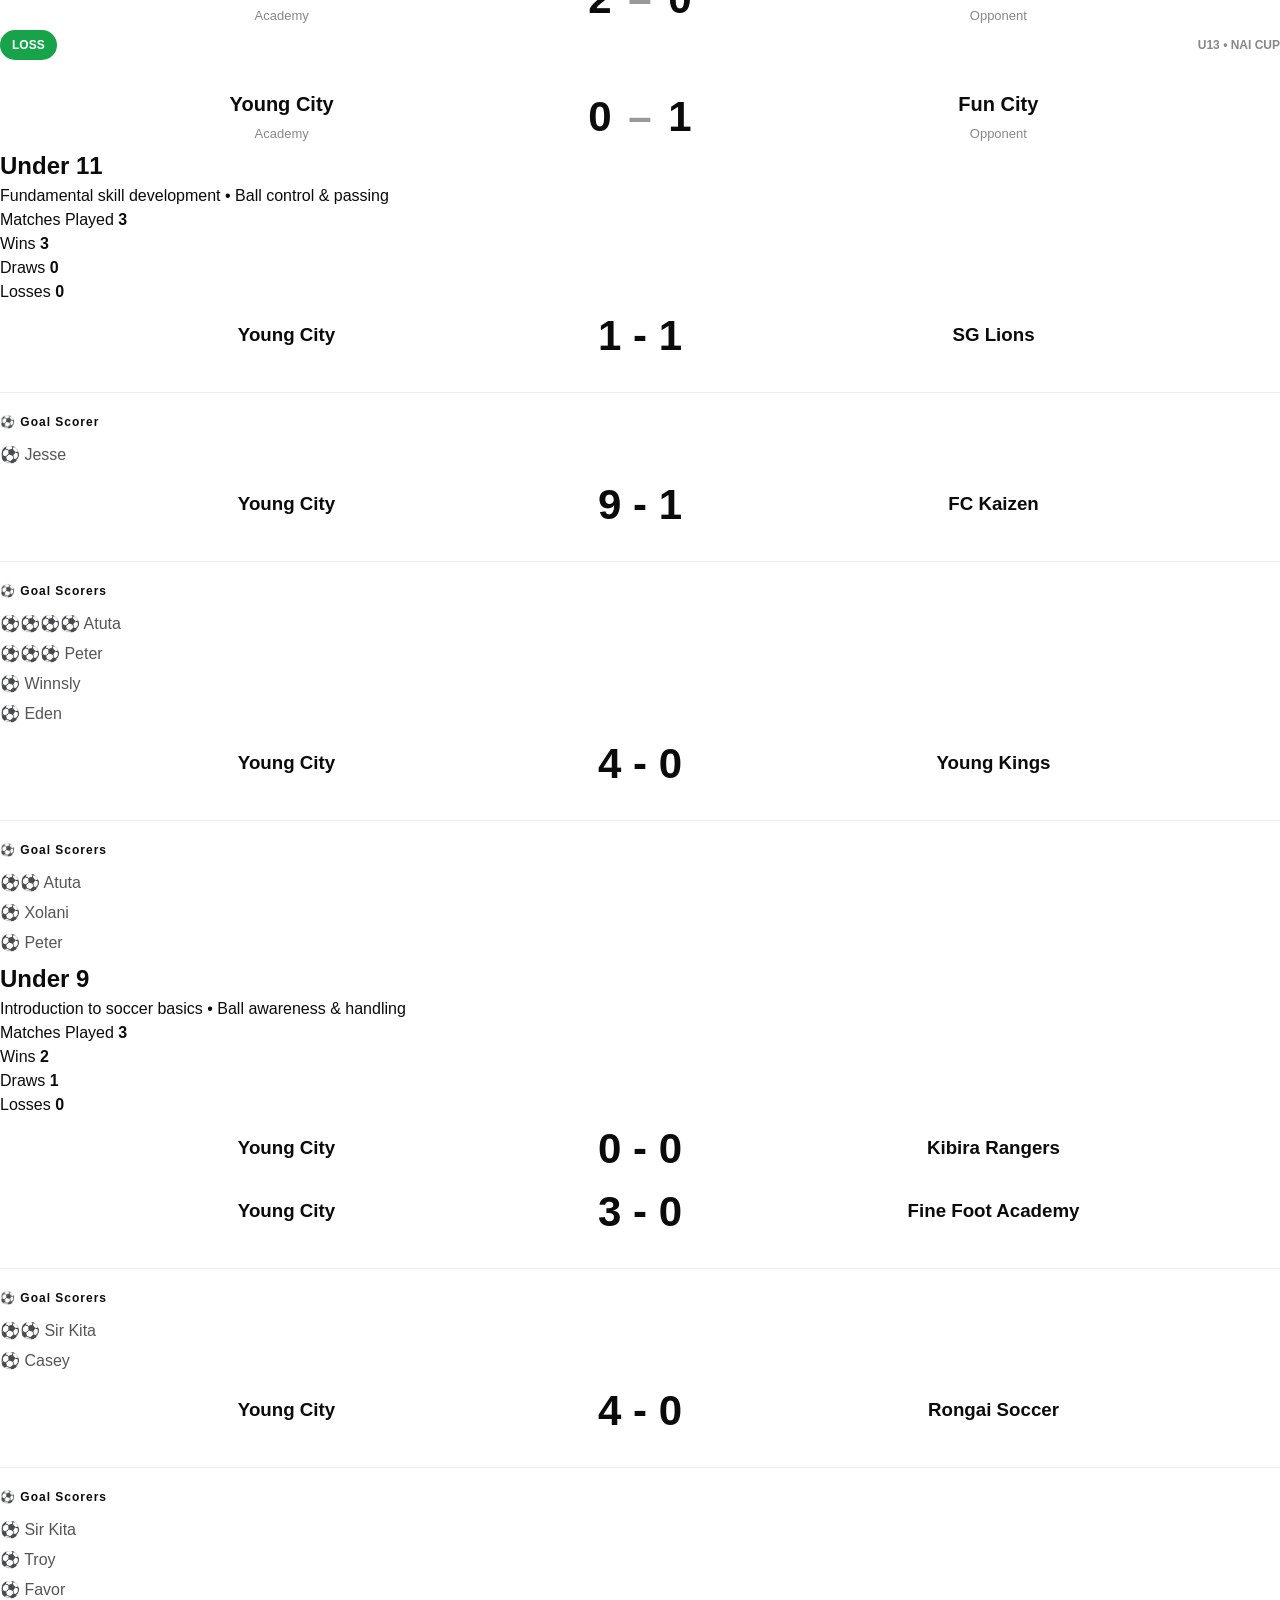
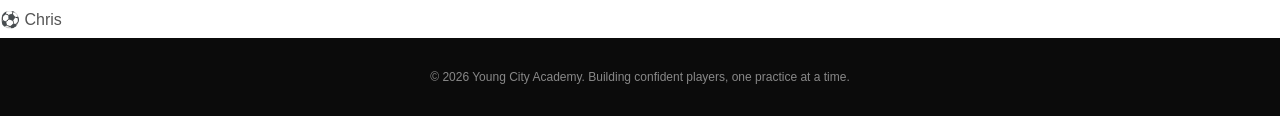
==== commit 557ed53a: "Update website" ====
--- a/results.html
+++ b/results.html
@@ -9,7 +9,9 @@
 <body>
     <header>
         <nav class="navbar">
-            <div class="logo">⚽ Young City Academy</div>
+            <div class="logo">
+    <img src="images/LOGO.jpg" alt="Young City Academy">
+</div></div>
             <button class="menu-toggle" aria-expanded="false" aria-label="Open menu">
                 <span></span>
                 <span></span>
@@ -28,14 +30,22 @@
     </header>
 
     <main>
-        <section class="hero" id="results-hero">
-            <div class="hero-content">
-                <p class="eyebrow">Tournament Performance</p>
-                <h1>🏆 NAI CUP Results</h1>
-                <p>Young City Academy — Day 1 Tournament Results</p>
-            </div>
-        </section>
-
+        </section> <section class="hero" id="results-hero">
+    <div class="hero-content">
+
+        <p class="eyebrow">YOUNG CITY ACADEMY</p>
+
+        <h1>NAI CUP<br>RESULTS</h1>
+
+        <p>
+            Tournament results, performances and match details.
+        </p>
+
+    </div>
+</section>
+
+<section class="results-section">
+    <div class="results-container">
         <section class="results-section">
             <div class="results-container">
                 
@@ -71,64 +81,149 @@
                 </div>
 
                 <!-- UNDER 13 -->
-                <div class="results-category">
-                    <div class="category-header">
-                        <h2>Under 13</h2>
-                        <p>Intermediate skill progression • Match fitness training</p>
-                    </div>
-                    <div class="results-content">
-                        <div class="results-stats">
-                            <div class="stat-box">
-                                <span>Matches Played</span>
-                                <strong>3</strong>
-                            </div>
-                            <div class="stat-box">
-                                <span>Wins</span>
-                                <strong>2</strong>
-                            </div>
-                            <div class="stat-box">
-                                <span>Draws</span>
-                                <strong>0</strong>
-                            </div>
-                            <div class="stat-box">
-                                <span>Losses</span>
-                                <strong>1</strong>
-                            </div>
-                        </div>
-                        <div class="results-matches">
-                            <div class="result-match win">
-                                <div class="result-score">
-                                    <h3>Young City</h3>
-                                    <div class="score-display">4 - 0</div>
-                                    <h3>Kick to Victory</h3>
-                                </div>
-                                <div class="result-detail">
-                                    <h4>⚽ Goal Scorers</h4>
-                                    <p>⚽⚽ Maxwell</p>
-                                    <p>⚽ Brecewel</p>
-                                    <p>⚽ Lefty</p>
-                                </div>
-                            </div>
-
-                            <div class="result-match win">
-                                <div class="result-score">
-                                    <h3>Young City</h3>
-                                    <div class="score-display">2 - 0</div>
-                                    <h3>Icon Sporting</h3>
-                                </div>
-                            </div>
-
-                            <div class="result-match loss">
-                                <div class="result-score">
-                                    <h3>Young City</h3>
-                                    <div class="score-display">0 - 1</div>
-                                    <h3>Fun City</h3>
-                                </div>
-                            </div>
-                        </div>
-                    </div>
-                </div>
-
+                
+                    <!-- UNDER 13 -->
+<div class="results-category">
+
+    <div class="category-header">
+        <h2>Under 13</h2>
+        <p>Intermediate skill progression • Match fitness training</p>
+    </div>
+
+    <div class="results-content">
+
+        <!-- U13 STATS -->
+        <div class="results-stats">
+
+            <div class="stat-box">
+                <span>Matches Played</span>
+                <strong>3</strong>
+            </div>
+
+            <div class="stat-box">
+                <span>Wins</span>
+                <strong>2</strong>
+            </div>
+
+            <div class="stat-box">
+                <span>Draws</span>
+                <strong>0</strong>
+            </div>
+
+            <div class="stat-box">
+                <span>Losses</span>
+                <strong>1</strong>
+            </div>
+
+        </div>
+
+
+        <!-- U13 MATCHES -->
+        <div class="results-matches">
+
+
+            <!-- MATCH 1 -->
+            <div class="result-match win">
+
+                <div class="match-top">
+                    <span class="result-badge">WIN</span>
+                    <span class="match-type">U13 • NAI CUP</span>
+                </div>
+
+                <div class="result-score">
+
+                    <div class="team">
+                        <strong>Young City</strong>
+                        <span>Academy</span>
+                    </div>
+
+                    <div class="score-display">
+                        4 <span>–</span> 0
+                    </div>
+
+                    <div class="team">
+                        <strong>Kick to Victory</strong>
+                        <span>Opponent</span>
+                    </div>
+
+                </div>
+
+                <div class="result-detail">
+
+                    <h4>GOAL SCORERS</h4>
+
+                    <p>⚽⚽ Maxwell</p>
+                    <p>⚽ Brecewel</p>
+                    <p>⚽ Lefty</p>
+
+                </div>
+
+            </div>
+
+
+            <!-- MATCH 2 -->
+            <div class="result-match win">
+
+                <div class="match-top">
+                    <span class="result-badge">WIN</span>
+                    <span class="match-type">U13 • NAI CUP</span>
+                </div>
+
+                <div class="result-score">
+
+                    <div class="team">
+                        <strong>Young City</strong>
+                        <span>Academy</span>
+                    </div>
+
+                    <div class="score-display">
+                        2 <span>–</span> 0
+                    </div>
+
+                    <div class="team">
+                        <strong>Icon Sporting</strong>
+                        <span>Opponent</span>
+                    </div>
+
+                </div>
+
+            </div>
+
+
+            <!-- MATCH 3 -->
+            <div class="result-match loss">
+
+                <div class="match-top">
+                    <span class="result-badge loss-badge">LOSS</span>
+                    <span class="match-type">U13 • NAI CUP</span>
+                </div>
+
+                <div class="result-score">
+
+                    <div class="team">
+                        <strong>Young City</strong>
+                        <span>Academy</span>
+                    </div>
+
+                    <div class="score-display">
+                        0 <span>–</span> 1
+                    </div>
+
+                    <div class="team">
+                        <strong>Fun City</strong>
+                        <span>Opponent</span>
+                    </div>
+
+                </div>
+
+            </div>
+
+
+        </div>
+
+    </div>
+
+</div>
                 <!-- UNDER 11 -->
                 <div class="results-category">
                     <div class="category-header">
--- a/css/style.css
+++ b/css/style.css
@@ -1,1604 +1,1023 @@
-
-/* Young City Academy - Clean Modern Stylesheet */
+/* =========================================================
+   YOUNG CITY ACADEMY
+   Modern Editorial Football Academy Design
+   ========================================================= */
+
+:root {
+    --black: #0b0b0b;
+    --dark: #111111;
+    --white: #ffffff;
+    --off-white: #f5f5f2;
+    --grey: #777;
+    --light-grey: #deded8;
+    --accent: #d9ff00;
+    --accent-dark: #b8db00;
+
+    --container: 1320px;
+    --section-padding: 110px;
+    --radius: 2px;
+
+    --font: Inter, Arial, Helvetica, sans-serif;
+}
+
+/* =========================
+   RESET
+   ========================= */
 
 * {
-  margin: 0;
-  padding: 0;
-  box-sizing: border-box;
+    margin: 0;
+    padding: 0;
+    box-sizing: border-box;
+}
+
+html {
+    scroll-behavior: smooth;
 }
 
 body {
-  font-family: -apple-system, BlinkMacSystemFont, 'Segoe UI', Roboto, 'Helvetica Neue', Arial, sans-serif;
-  line-height: 1.6;
-  color: #2c3e50;
-  background-color: #dce9df;
-  background-image:
-    linear-gradient(115deg, rgba(0, 31, 63, 0.06) 1px, transparent 1px),
-    linear-gradient(25deg, rgba(0, 31, 63, 0.04) 1px, transparent 1px),
-    radial-gradient(circle at 12% 18%, rgba(0, 212, 255, 0.16), transparent 28%),
-    radial-gradient(circle at 88% 72%, rgba(76, 175, 80, 0.16), transparent 30%);
-  background-size: 72px 72px, 110px 110px, auto, auto;
-  background-attachment: fixed;
-}
-
-/* HEADER & NAVBAR */
+    font-family: var(--font);
+    background: var(--white);
+    color: var(--black);
+    line-height: 1.5;
+    overflow-x: hidden;
+}
+
+img {
+    max-width: 100%;
+    display: block;
+}
+
+a {
+    color: inherit;
+    text-decoration: none;
+}
+
+button {
+    font: inherit;
+}
+
+/* =========================
+   GLOBAL CONTAINER
+   ========================= */
+
+.navbar,
+section > .section-heading,
+.info-grid,
+.team-grid,
+.fkf-hero,
+.fkf-stat-grid,
+.fkf-content-grid,
+.gallery-grid,
+.contact-list {
+    width: min(calc(100% - 48px), var(--container));
+    margin-left: auto;
+    margin-right: auto;
+}
+
+/* =========================
+   HEADER
+   ========================= */
+
 header {
-  background: #001f3f;
-  position: sticky;
-  top: 0;
-  z-index: 1000;
-  border-bottom: 1px solid #0047ab;
+    position: fixed;
+    top: 0;
+    left: 0;
+    width: 100%;
+    z-index: 1000;
+    background: rgba(255, 255, 255, 0.94);
+    backdrop-filter: blur(14px);
+    border-bottom: 1px solid rgba(0, 0, 0, 0.08);
 }
 
 .navbar {
-  display: flex;
-  justify-content: space-between;
-  align-items: center;
-  padding: 1.2rem 2rem;
-  max-width: 1200px;
-  margin: 0 auto;
+    min-height: 78px;
+    display: flex;
+    align-items: center;
+    justify-content: space-between;
 }
 
 .logo {
-  font-size: 1.4rem;
-  font-weight: 700;
-  color: #fff;
-  letter-spacing: -0.5px;
+    font-size: 17px;
+    font-weight: 900;
+    letter-spacing: -0.5px;
+    text-transform: uppercase;
 }
 
 .nav-links {
-  display: flex;
-  list-style: none;
-  gap: 2.5rem;
+    list-style: none;
+    display: flex;
+    align-items: center;
+    gap: 34px;
 }
 
 .nav-links a {
-  color: #ccc;
-  text-decoration: none;
-  font-size: 0.95rem;
-  font-weight: 500;
-  transition: color 0.3s ease;
-}
-
-.nav-links a:hover {
-  color: #00d4ff;
-}
+    position: relative;
+    font-size: 12px;
+    font-weight: 800;
+    letter-spacing: 1px;
+    text-transform: uppercase;
+}
+
+.nav-links a::after {
+    content: "";
+    position: absolute;
+    bottom: -7px;
+    left: 0;
+    width: 0;
+    height: 2px;
+    background: var(--black);
+    transition: width 0.25s ease;
+}
+
+.nav-links a:hover::after {
+    width: 100%;
+}
+
+/* Mobile menu button */
 
 .menu-toggle {
-  display: none;
-  flex-direction: column;
-  background: none;
-  border: none;
-  cursor: pointer;
-  gap: 0.4rem;
+    display: none;
+    border: 0;
+    background: transparent;
+    width: 42px;
+    height: 42px;
+    cursor: pointer;
 }
 
 .menu-toggle span {
-  width: 25px;
-  height: 3px;
-  background-color: #fff;
-  border-radius: 2px;
-  transition: 0.3s;
-}
-
-/* HERO SECTION */
+    display: block;
+    width: 23px;
+    height: 2px;
+    margin: 5px auto;
+    background: var(--black);
+}
+
+/* =========================
+   HERO
+   ========================= */
+
 .hero {
-  background: linear-gradient(to bottom, #001f3f 0%, #0047ab 100%);
-  color: #fff;
-  padding: 6rem 2rem;
-  text-align: center;
+    min-height: 92vh;
+    padding: 150px 24px 90px;
+    display: flex;
+    align-items: flex-end;
+    position: relative;
+    overflow: hidden;
+
+    background:
+        linear-gradient(
+            90deg,
+            rgba(0, 0, 0, 0.88) 0%,
+            rgba(0, 0, 0, 0.55) 48%,
+            rgba(0, 0, 0, 0.2) 100%
+        ),
+        linear-gradient(
+            0deg,
+            rgba(0, 0, 0, 0.65),
+            transparent 55%
+        ),
+        url("../hero.jpg") center/cover no-repeat;
+
+    background-color: #151515;
 }
 
 .hero-content {
-  max-width: 700px;
-  margin: 0 auto;
+    width: min(100%, var(--container));
+    margin: auto;
+    color: var(--white);
 }
 
 .eyebrow {
-  font-size: 0.85rem;
-  color: #00d4ff;
-  text-transform: uppercase;
-  letter-spacing: 1px;
-  margin-bottom: 1rem;
-  font-weight: 600;
+    margin-bottom: 18px;
+    color: var(--accent);
+    font-size: 12px;
+    font-weight: 900;
+    letter-spacing: 2px;
+    text-transform: uppercase;
 }
 
 .hero h1 {
-  font-size: 3.5rem;
-  margin-bottom: 1rem;
-  font-weight: 800;
-  letter-spacing: -1px;
-  line-height: 1.2;
-}
-
-.hero p {
-  font-size: 1.15rem;
-  margin-bottom: 2rem;
-  opacity: 0.95;
-  line-height: 1.7;
+    max-width: 950px;
+    font-size: clamp(56px, 8vw, 112px);
+    line-height: 0.88;
+    letter-spacing: -5px;
+    font-weight: 950;
+    text-transform: uppercase;
+}
+
+.hero-content > p:not(.eyebrow) {
+    max-width: 620px;
+    margin-top: 30px;
+    color: rgba(255,255,255,0.82);
+    font-size: 18px;
 }
 
 .buttons {
-  display: flex;
-  gap: 1.5rem;
-  justify-content: center;
-  flex-wrap: wrap;
+    display: flex;
+    gap: 12px;
+    margin-top: 34px;
 }
 
 .btn {
-  padding: 0.9rem 2.5rem;
-  border-radius: 8px;
-  text-decoration: none;
-  font-weight: 600;
-  font-size: 0.95rem;
-  transition: all 0.3s ease;
-  display: inline-block;
-  cursor: pointer;
-  border: none;
-  background: #00d4ff;
-  color: #001f3f;
+    display: inline-flex;
+    align-items: center;
+    justify-content: center;
+    min-height: 52px;
+    padding: 0 25px;
+    background: var(--accent);
+    color: var(--black);
+    font-size: 12px;
+    font-weight: 900;
+    letter-spacing: 1px;
+    text-transform: uppercase;
+    transition: transform 0.2s ease, background 0.2s ease;
 }
 
 .btn:hover {
-  background: #00b8d4;
-  transform: translateY(-2px);
+    transform: translateY(-3px);
+    background: var(--white);
 }
 
 .btn-outline {
-  background: transparent;
-  color: #fff;
-  border: 2px solid #fff;
+    background: transparent;
+    color: var(--white);
+    border: 1px solid rgba(255,255,255,0.65);
 }
 
 .btn-outline:hover {
-  background: rgba(255, 255, 255, 0.1);
-  border-color: #00d4ff;
-  color: #00d4ff;
-}
-
-/* SECTIONS & COMMON STYLES */
-section {
-  padding: 4rem 2rem;
-  max-width: 1200px;
-  margin: 0 auto;
+    color: var(--black);
+    background: var(--white);
+}
+
+/* =========================
+   GENERAL SECTIONS
+   ========================= */
+
+.info-section,
+.teams-section,
+.fkf-section,
+.gallery-section,
+.contact-section {
+    padding: var(--section-padding) 0;
 }
 
 .section-heading {
-  text-align: center;
-  margin-bottom: 3rem;
+    margin-bottom: 55px;
 }
 
 .section-heading h2 {
-  font-size: 2.5rem;
-  margin-bottom: 0.8rem;
-  color: #001f3f;
-  font-weight: 800;
+    max-width: 850px;
+    font-size: clamp(42px, 6vw, 76px);
+    line-height: 0.95;
+    letter-spacing: -3px;
+    text-transform: uppercase;
+    font-weight: 950;
 }
 
 .section-heading p {
-  font-size: 1rem;
-  color: #666;
-  max-width: 600px;
-  margin: 0 auto;
-}
-
-/* INFO SECTION */
+    max-width: 620px;
+    margin-top: 20px;
+    color: var(--grey);
+    font-size: 17px;
+}
+
+.section-tag {
+    display: block;
+    margin-bottom: 14px;
+    font-size: 11px;
+    font-weight: 900;
+    letter-spacing: 2px;
+}
+
+/* =========================
+   ABOUT
+   ========================= */
+
 .info-section {
-  background: #f8f9fa;
+    background: var(--white);
+}
+
+.info-section .section-heading {
+    display: grid;
+    grid-template-columns: 1fr 0.75fr;
+    gap: 80px;
+    align-items: end;
+}
+
+.info-section .section-heading p {
+    margin: 0;
 }
 
 .info-grid {
-  display: grid;
-  grid-template-columns: repeat(auto-fit, minmax(240px, 1fr));
-  gap: 2rem;
+    display: grid;
+    grid-template-columns: repeat(4, 1fr);
+    border-top: 1px solid var(--light-grey);
 }
 
 .info-card {
-  background: #fff;
-  padding: 2rem;
-  border-radius: 10px;
-  border-left: 4px solid #0047ab;
-  transition: all 0.3s ease;
-  box-shadow: 0 2px 8px rgba(0, 0, 0, 0.08);
-}
-
-.info-card:hover {
-  transform: translateY(-4px);
-  box-shadow: 0 8px 16px rgba(0, 0, 0, 0.12);
+    padding: 35px 25px 30px 0;
+    border-right: 1px solid var(--light-grey);
+}
+
+.info-card:not(:first-child) {
+    padding-left: 25px;
+}
+
+.info-card:last-child {
+    border-right: 0;
 }
 
 .info-card h3 {
-  color: #001f3f;
-  margin-bottom: 0.8rem;
-  font-size: 1.2rem;
-  font-weight: 700;
+    font-size: 17px;
+    text-transform: uppercase;
+    margin-bottom: 14px;
 }
 
 .info-card p {
-  color: #555;
-  line-height: 1.7;
-  font-size: 0.95rem;
-}
-
-/* TEAMS SECTION */
+    color: var(--grey);
+    font-size: 14px;
+    line-height: 1.7;
+}
+
+/* =========================
+   TEAMS
+   ========================= */
+
 .teams-section {
-  background: #fff;
+    background: var(--off-white);
 }
 
 .team-grid {
-  display: grid;
-  grid-template-columns: repeat(auto-fit, minmax(220px, 1fr));
-  gap: 1.5rem;
+    display: grid;
+    grid-template-columns: repeat(2, 1fr);
+    gap: 1px;
+    background: var(--black);
+    border: 1px solid var(--black);
 }
 
 .team-accordion {
-  background: #fff;
-  border-radius: 10px;
-  border: 1px solid #e0e0e0;
-  overflow: hidden;
-  transition: all 0.3s ease;
-}
-
-.team-accordion:hover {
-  border-color: #0047ab;
-  box-shadow: 0 4px 12px rgba(0, 71, 171, 0.1);
+    background: var(--off-white);
 }
 
 .team-accordion-button {
-  width: 100%;
-  padding: 1.5rem;
-  background: #f8f9fa;
-  border: none;
-  cursor: pointer;
-  display: flex;
-  justify-content: space-between;
-  align-items: center;
-  transition: all 0.3s ease;
-  text-align: left;
-  font-size: 1rem;
-}
-
-.team-accordion-button:hover {
-  background: #0047ab;
-  color: #fff;
+    width: 100%;
+    min-height: 125px;
+    padding: 25px 30px;
+    border: 0;
+    background: transparent;
+    display: flex;
+    align-items: center;
+    justify-content: space-between;
+    cursor: pointer;
+    text-align: left;
 }
 
 .team-accordion-button h3 {
-  color: #001f3f;
-  margin: 0;
-  font-size: 1.1rem;
-  font-weight: 700;
-}
-
-.team-accordion-button:hover h3 {
-  color: #fff;
+    font-size: clamp(30px, 4vw, 52px);
+    line-height: 1;
+    text-transform: uppercase;
+    letter-spacing: -2px;
 }
 
 .accordion-icon {
-  font-size: 0.9rem;
-  transition: transform 0.3s ease;
-  color: #0047ab;
-}
-
-.team-accordion-button:hover .accordion-icon {
-  color: #00d4ff;
-}
-
-.team-accordion-button.active .accordion-icon {
-  transform: rotate(180deg);
+    font-size: 15px;
+    transition: transform 0.25s ease;
+}
+
+.team-accordion.active .accordion-icon {
+    transform: rotate(180deg);
 }
 
 .team-accordion-content {
-  display: none;
-  padding: 1.5rem;
-  background: #fff;
-  border-top: 1px solid #e0e0e0;
-  animation: slideDown 0.3s ease-out;
-}
-
-.team-accordion-content.active {
-  display: block;
+    max-height: 0;
+    overflow: hidden;
+    padding: 0 30px;
+    transition: max-height 0.35s ease, padding 0.35s ease;
+}
+
+.team-accordion.active .team-accordion-content {
+    max-height: 400px;
+    padding-bottom: 30px;
 }
 
 .team-accordion-content p {
-  color: #555;
-  margin-bottom: 1.2rem;
-  font-size: 0.95rem;
-  line-height: 1.7;
+    max-width: 550px;
+    color: var(--grey);
+    margin-bottom: 20px;
 }
 
 .team-details {
-  list-style: none;
-  padding: 0;
+    list-style: none;
+    border-top: 1px solid var(--light-grey);
 }
 
 .team-details li {
-  padding: 0.6rem 0 0.6rem 1.8rem;
-  color: #444;
-  font-size: 0.95rem;
-  position: relative;
-  border-bottom: 1px solid #f0f0f0;
-}
-
-.team-details li:last-child {
-  border-bottom: none;
-}
-
-.team-details li:before {
-  content: "✓";
-  position: absolute;
-  left: 0;
-  color: #0047ab;
-  font-weight: bold;
-}
-
-
-
-@keyframes slideDown {
-  from {
-    opacity: 0;
-    max-height: 0;
-  }
-  to {
-    opacity: 1;
-    max-height: 500px;
-  }
-}
-
-/* CONTACT SECTION */
-.contact-section {
-  background: #f8f9fa;
-}
-
-.contact-list {
-  background: #fff;
-  padding: 2.5rem;
-  border-radius: 10px;
-  box-shadow: 0 2px 8px rgba(0, 0, 0, 0.08);
-  max-width: 600px;
-  margin: 0 auto;
-  border-left: 4px solid #0047ab;
-}
-
-.contact-list p {
-  font-size: 1rem;
-  margin-bottom: 1rem;
-  color: #444;
-  line-height: 1.8;
-}
-
-.contact-list strong {
-  color: #0047ab;
-  font-weight: 700;
-}
-
-/* MAIN & RESPONSIVE */
-main {
-  min-height: calc(100vh - 200px);
-}
-
-footer {
-  background: #001f3f;
-  color: #ccc;
-  text-align: center;
-  padding: 2rem;
-  font-size: 0.9rem;
-  border-top: 1px solid #0047ab;
-}
-
-@media (max-width: 768px) {
-  .nav-links {
-    display: none;
-  }
-
-  .menu-toggle {
+    padding: 10px 0;
+    border-bottom: 1px solid var(--light-grey);
+    font-size: 13px;
+    font-weight: 700;
+}
+
+/* =========================
+   FKF SECTION
+   ========================= */
+
+.fkf-section {
+    background: var(--black);
+    color: var(--white);
+}
+
+.fkf-section .section-heading p {
+    color: #aaa;
+}
+
+.fkf-hero {
+    min-height: 300px;
+    padding: 45px;
+    background:
+        linear-gradient(
+            90deg,
+            rgba(0,0,0,0.85),
+            rgba(0,0,0,0.25)
+        ),
+        url("../fkf.jpg") center/cover no-repeat;
     display: flex;
-  }
-
-  .hero h1 {
-    font-size: 2.2rem;
-  }
-
-  .hero p {
-    font-size: 1rem;
-  }
-
-  .section-heading h2 {
-    font-size: 2rem;
-  }
-
-  .team-grid {
-    grid-template-columns: 1fr;
-  }
-
-  .info-grid {
-    grid-template-columns: 1fr;
-  }
-
-  .buttons {
+    justify-content: space-between;
+    align-items: flex-end;
+}
+
+.competition-label {
+    color: var(--accent);
+    font-size: 11px;
+    font-weight: 900;
+    letter-spacing: 2px;
+}
+
+.fkf-hero h3 {
+    margin-top: 10px;
+    font-size: clamp(42px, 6vw, 72px);
+    line-height: 0.9;
+    text-transform: uppercase;
+}
+
+.fkf-hero p {
+    max-width: 550px;
+    margin-top: 15px;
+    color: #ddd;
+}
+
+.fkf-badge {
+    width: 100px;
+    height: 100px;
+    border: 1px solid rgba(255,255,255,0.5);
+    display: flex;
     flex-direction: column;
-    gap: 1rem;
-  }
-
-  .btn {
-    width: 100%;
-  }
-
-  #results-hero h1 {
-    font-size: 2rem;
-  }
-
-  .category-header {
-    padding: 1.5rem;
-  }
-
-  .category-header h2 {
-    font-size: 1.5rem;
-  }
-
-  .results-stats {
-    grid-template-columns: repeat(2, 1fr);
-  }
-
-  .results-matches {
-    grid-template-columns: 1fr;
-  }
-
-  .score-display {
-    font-size: 2rem;
-  }
-}
-
-/* RESULTS PAGE */
-#results-hero {
-  background: linear-gradient(to bottom, #001f3f 0%, #0047ab 100%);
-  color: #fff;
-  padding: 6rem 2rem;
-  text-align: center;
-}
-
-#results-hero h1 {
-  font-size: 3.5rem;
-  margin-bottom: 1rem;
-  font-weight: 800;
-}
-
-.results-section {
-  background: #fff;
-  padding: 4rem 2rem;
-}
-
-.results-container {
-  max-width: 1200px;
-  margin: 0 auto;
-}
-
-.results-category {
-  background: #f8f9fa;
-  border-radius: 10px;
-  overflow: hidden;
-  margin-bottom: 2rem;
-  border: 1px solid #e0e0e0;
-}
-
-.category-header {
-  background: #001f3f;
-  color: #fff;
-  padding: 2rem;
-  text-align: center;
-  border-bottom: 2px solid #0047ab;
-}
-
-.category-header h2 {
-  font-size: 1.8rem;
-  margin: 0 0 0.5rem 0;
-  font-weight: 800;
-}
-
-.category-header p {
-  margin: 0;
-  opacity: 0.9;
-  font-size: 0.95rem;
-}
-
-.results-content {
-  padding: 2.5rem;
-}
-
-.results-stats {
-  display: grid;
-  grid-template-columns: repeat(auto-fit, minmax(110px, 1fr));
-  gap: 1rem;
-  margin-bottom: 3rem;
-}
-
-.stat-box {
-  background: #fff;
-  padding: 1.5rem;
-  border-radius: 8px;
-  text-align: center;
-  border: 1px solid #e0e0e0;
-  border-top: 3px solid #0047ab;
-}
-
-.stat-box span {
-  display: block;
-  color: #666;
-  font-size: 0.85rem;
-  margin-bottom: 0.8rem;
-  font-weight: 500;
-}
-
-.stat-box strong {
-  display: block;
-  font-size: 2rem;
-  color: #0047ab;
-  font-weight: 800;
-}
-
-.results-matches {
-  display: grid;
-  grid-template-columns: repeat(auto-fit, minmax(280px, 1fr));
-  gap: 1.5rem;
-}
-
-.result-match {
-  background: #fff;
-  border-radius: 10px;
-  overflow: hidden;
-  border: 1px solid #e0e0e0;
-  transition: all 0.3s ease;
-}
-
-.result-match:hover {
-  box-shadow: 0 8px 16px rgba(0, 0, 0, 0.12);
-  transform: translateY(-2px);
-}
-
-.result-match.win {
-  border-top: 4px solid #00d4ff;
-}
-
-.result-match.draw {
-  border-top: 4px solid #ffa500;
-}
-
-.result-match.loss {
-  border-top: 4px solid #ff6b6b;
-}
-
-.result-score {
-  padding: 2rem;
-  text-align: center;
-  background: #f8f9fa;
-}
-
-.result-score h3 {
-  color: #001f3f;
-  font-size: 1rem;
-  margin: 0 0 0.8rem 0;
-  font-weight: 700;
-}
-
-.score-display {
-  font-size: 2.5rem;
-  font-weight: 800;
-  color: #0047ab;
-  margin: 0.5rem 0;
-}
-
-.result-detail {
-  padding: 1.5rem;
-  background: #fff;
-  border-top: 1px solid #e0e0e0;
-}
-
-.result-detail h4 {
-  color: #0047ab;
-  font-size: 0.9rem;
-  margin: 0 0 0.8rem 0;
-  font-weight: 700;
-  text-transform: uppercase;
-  letter-spacing: 0.5px;
-}
-
-.result-detail p {
-  color: #444;
-  font-size: 0.95rem;
-  margin: 0.4rem 0;
-}
-
-/* RESPONSIVE MOBILE */
-@media (max-width: 768px) {
-  .hero h1 {
-    font-size: 2rem;
-  }
-
-  .nav-links {
-    display: none;
-  }
-
-  .menu-toggle {
+    align-items: center;
+    justify-content: center;
+}
+
+.fkf-badge span {
+    font-size: 26px;
+    font-weight: 950;
+}
+
+.fkf-badge small {
+    font-weight: 800;
+    color: var(--accent);
+}
+
+.fkf-stat-grid {
+    display: grid;
+    grid-template-columns: repeat(4, 1fr);
+    border-left: 1px solid #333;
+    border-top: 1px solid #333;
+}
+
+.fkf-stat {
+    padding: 30px;
+    border-right: 1px solid #333;
+    border-bottom: 1px solid #333;
+}
+
+.fkf-stat span,
+.fkf-stat small {
+    display: block;
+    color: #999;
+    font-size: 11px;
+    text-transform: uppercase;
+    letter-spacing: 1px;
+}
+
+.fkf-stat strong {
+    display: block;
+    margin: 8px 0;
+    font-size: 46px;
+    line-height: 1;
+}
+
+.fkf-content-grid {
+    display: grid;
+    grid-template-columns: 1fr 1fr;
+    gap: 1px;
+    background: #333;
+    margin-top: 1px;
+}
+
+.fkf-card {
+    background: #111;
+    padding: 35px;
+}
+
+.fkf-card-header {
     display: flex;
-  }
-
-  .buttons {
-    flex-direction: column;
-  }
-
-  .btn {
-    width: 100%;
-    text-align: center;
-  }
-
-  .section-heading h2 {
-    font-size: 1.8rem;
-  }
-
-  .fkf-hero {
-    flex-direction: column;
-    gap: 1.5rem;
-    text-align: center;
-  }
-
-  .match-teams {
-    flex-direction: column;
-    gap: 1rem;
-  }
-
-  .stats-table {
-    grid-template-columns: 1fr;
-  }
-
-  .team-grid,
-  .info-grid,
-  .gallery-grid {
-    grid-template-columns: 1fr;
-  }
-}
-
-/* HEADER & NAVBAR */
-header {
-  background-color: #1a1a1a;
-  position: sticky;
-  top: 0;
-  z-index: 1000;
-  box-shadow: 0 2px 5px rgba(0, 0, 0, 0.1);
-}
-
-.navbar {
-  display: flex;
-  justify-content: space-between;
-  align-items: center;
-  padding: 1rem 2rem;
-  max-width: 1200px;
-  margin: 0 auto;
-}
-
-.logo {
-  font-size: 1.5rem;
-  font-weight: bold;
-  color: #fff;
-  display: flex;
-  align-items: center;
-  gap: 0.5rem;
-}
-
-.nav-links {
-  display: flex;
-  list-style: none;
-  gap: 2rem;
-}
-
-.nav-links a {
-  color: #fff;
-  text-decoration: none;
-  transition: color 0.3s;
-}
-
-.nav-links a:hover {
-  color: #4CAF50;
-}
-
-.menu-toggle {
-  display: none;
-  flex-direction: column;
-  background: none;
-  border: none;
-  cursor: pointer;
-  gap: 0.4rem;
-}
-
-.menu-toggle span {
-  width: 25px;
-  height: 3px;
-  background-color: #fff;
-  border-radius: 2px;
-  transition: 0.3s;
-}
-
-/* HERO SECTION */
-.hero {
-  background: linear-gradient(135deg, #1a1a1a 0%, #2d5016 100%);
-  color: #fff;
-  padding: 5rem 2rem;
-  text-align: center;
-}
-
-.hero-content {
-  max-width: 800px;
-  margin: 0 auto;
-}
-
-.eyebrow {
-  font-size: 0.9rem;
-  color: #4CAF50;
-  text-transform: uppercase;
-  letter-spacing: 1px;
-  margin-bottom: 1rem;
-}
-
-.hero h1 {
-  font-size: 3rem;
-  margin-bottom: 1rem;
-  font-weight: 700;
-}
-
-.hero p {
-  font-size: 1.1rem;
-  margin-bottom: 2rem;
-  opacity: 0.95;
-}
-
-.buttons {
-  display: flex;
-  gap: 1rem;
-  justify-content: center;
-  flex-wrap: wrap;
-}
-
-.btn {
-  padding: 0.8rem 2rem;
-  border-radius: 4px;
-  text-decoration: none;
-  font-weight: 600;
-  transition: all 0.3s;
-  display: inline-block;
-  cursor: pointer;
-  border: none;
-}
-
-.btn {
-  background-color: #4CAF50;
-  color: #fff;
-}
-
-.btn:hover {
-  background-color: #45a049;
-  transform: translateY(-2px);
-}
-
-.btn-outline {
-  background-color: transparent;
-  color: #fff;
-  border: 2px solid #fff;
-}
-
-.btn-outline:hover {
-  background-color: rgba(255, 255, 255, 0.1);
-}
-
-/* SECTIONS */
-section {
-  padding: 3rem 2rem;
-  max-width: 1200px;
-  margin: 0 auto;
-}
-
-.section-heading {
-  text-align: center;
-  margin-bottom: 3rem;
-}
-
-.section-heading h2 {
-  font-size: 2.5rem;
-  margin-bottom: 0.5rem;
-  color: #1a1a1a;
-}
-
-.section-heading p {
-  font-size: 1.1rem;
-  color: #666;
-}
-
-/* INFO SECTION */
-.info-section {
-  background-color: #fff;
-}
-
-.info-grid {
-  display: grid;
-  grid-template-columns: repeat(auto-fit, minmax(250px, 1fr));
-  gap: 2rem;
-}
-
-.info-card {
-  background-color: #f5f5f5;
-  padding: 2rem;
-  border-radius: 8px;
-  box-shadow: 0 2px 8px rgba(0, 0, 0, 0.1);
-  transition: transform 0.3s, box-shadow 0.3s;
-}
-
-.info-card:hover {
-  transform: translateY(-5px);
-  box-shadow: 0 5px 15px rgba(0, 0, 0, 0.15);
-}
-
-.info-card h3 {
-  color: #1a1a1a;
-  margin-bottom: 0.5rem;
-  font-size: 1.3rem;
-}
-
-.info-card p {
-  color: #666;
-}
-
-/* TEAMS SECTION */
-.teams-section {
-  background-color: #f9f9f9;
-}
-
-.team-grid {
-  display: grid;
-  grid-template-columns: repeat(auto-fit, minmax(200px, 1fr));
-  gap: 1.5rem;
-}
-
-.team-card {
-  background-color: #fff;
-  padding: 1.5rem;
-  border-radius: 8px;
-  border-left: 4px solid #4CAF50;
-  box-shadow: 0 2px 8px rgba(0, 0, 0, 0.1);
-  transition: all 0.3s;
-}
-
-.team-card:hover {
-  box-shadow: 0 5px 15px rgba(0, 0, 0, 0.15);
-  transform: translateY(-3px);
-}
-
-.team-card h3 {
-  color: #1a1a1a;
-  margin-bottom: 0.5rem;
-}
-
-.team-card p {
-  color: #666;
-  font-size: 0.95rem;
-}
-
-/* MATCHES SECTION */
-.matches-section {
-  background-color: #fff;
-}
-
-.tournament-category {
-  margin-bottom: 3rem;
-}
-
-.category-title {
-  font-size: 1.5rem;
-  color: #1a1a1a;
-  margin-bottom: 1.5rem;
-  padding-bottom: 0.5rem;
-  border-bottom: 2px solid #4CAF50;
-}
-
-.matches-container {
-  display: grid;
-  grid-template-columns: repeat(auto-fit, minmax(300px, 1fr));
-  gap: 2rem;
-  margin-bottom: 3rem;
-}
-
-.match-card {
-  background-color: #f5f5f5;
-  border-radius: 8px;
-  overflow: hidden;
-  box-shadow: 0 2px 8px rgba(0, 0, 0, 0.1);
-  transition: all 0.3s;
-}
-
-.match-card:hover {
-  box-shadow: 0 5px 15px rgba(0, 0, 0, 0.15);
-}
-
-.match-card.win {
-  border-top: 4px solid #4CAF50;
-}
-
-.match-card.draw {
-  border-top: 4px solid #FF9800;
-}
-
-.match-card.loss {
-  border-top: 4px solid #f44336;
-}
-
-.match-header {
-  background-color: #1a1a1a;
-  color: #fff;
-  padding: 1rem;
-  display: flex;
-  justify-content: space-between;
-  align-items: center;
-  font-weight: 600;
-}
-
-.match-teams {
-  padding: 1.5rem;
-  display: flex;
-  align-items: center;
-  justify-content: space-around;
-}
-
-.team {
-  flex: 1;
-  text-align: center;
-}
-
-.team h3 {
-  font-size: 1rem;
-  color: #1a1a1a;
-}
-
-.score {
-  flex: 0 0 auto;
-  margin: 0 1.5rem;
-  text-align: center;
-}
-
-.score strong {
-  font-size: 1.8rem;
-  color: #1a1a1a;
-  display: block;
-}
-
-.score p {
-  color: #4CAF50;
-  font-weight: 600;
-  font-size: 0.9rem;
-  margin-top: 0.5rem;
-}
-
-.match-card.draw .score p {
-  color: #FF9800;
-}
-
-.match-card.loss .score p {
-  color: #f44336;
-}
-
-.goal-scorers {
-  background-color: #fff;
-  padding: 1rem;
-  border-top: 1px solid #eee;
-}
-
-.goal-scorers h4 {
-  font-size: 0.9rem;
-  color: #666;
-  margin-bottom: 0.5rem;
-}
-
-.goal-scorers p {
-  font-size: 0.9rem;
-  color: #333;
-  margin: 0.3rem 0;
-}
-
-/* PLAYER STATS */
-.player-stats {
-  background: #f8f9fa;
-  padding: 2rem;
-  border-radius: 10px;
-  margin: 2rem 0;
-  border: 1px solid #e0e0e0;
-}
-
-.player-stats h2 {
-  font-size: 1.5rem;
-  margin-bottom: 2rem;
-  color: #001f3f;
-  font-weight: 800;
-}
-
-.stats-table {
-  background: #fff;
-  border-radius: 10px;
-  overflow: hidden;
-  border: 1px solid #e0e0e0;
-  box-shadow: 0 2px 8px rgba(0, 0, 0, 0.08);
-}
-
-.stats-row {
-  display: grid;
-  grid-template-columns: 1fr 80px;
-  padding: 1.2rem 1.5rem;
-  border-bottom: 1px solid #e0e0e0;
-  align-items: center;
-  transition: background 0.2s ease;
-}
-
-.stats-row:hover:not(.stats-header) {
-  background: #f8f9fa;
-}
-
-.stats-row:last-child {
-  border-bottom: none;
-}
-
-.stats-row.stats-header {
-  background: #001f3f;
-  color: #fff;
-  font-weight: 700;
-  border-bottom: 2px solid #0047ab;
-  font-size: 0.9rem;
-  text-transform: uppercase;
-  letter-spacing: 0.5px;
-}
-
-.stats-row span:first-child {
-  color: #333;
-  font-weight: 500;
-}
-
-.stats-row.stats-header span {
-  color: #fff;
-}
-
-.stats-row span:first-child:contains("Young City") {
-  font-weight: 700;
-}
-
-.stats-row strong {
-  color: #0047ab;
-  font-size: 1.1rem;
-  font-weight: 800;
-  text-align: right;
-}
-
-.stats-row.stats-header strong {
-  color: #fff;
-}
-
-.team-record {
-  background: linear-gradient(135deg, #f8f9fa 0%, #f5f8fc 100%);
-  padding: 1.5rem;
-  border-top: 1px solid #e0e0e0;
-}
-
-.team-record p {
-  margin: 0.8rem 0;
-  color: #555;
-  font-size: 0.95rem;
-  line-height: 1.6;
-}
-
-.team-record p:first-child {
-  margin-top: 0;
-}
-
-.team-record strong {
-  color: #0047ab;
-  font-weight: 700;
-}
-
-/* LEAGUE TABLE */
-.league-table {
-  background: #fff;
-  border-radius: 0;
-  overflow: hidden;
-  margin: 0;
-}
-
-.league-row {
-  display: grid;
-  grid-template-columns: 50px 1fr 80px;
-  padding: 1.2rem 1.5rem;
-  border-bottom: 1px solid #e0e0e0;
-  align-items: center;
-  transition: background 0.2s ease;
-}
-
-.league-row:hover:not(.league-header):not(.first-place) {
-  background: #f8f9fa;
-}
-
-.league-row.league-header {
-  background: #001f3f;
-  color: #fff;
-  font-weight: 700;
-  border-bottom: 2px solid #0047ab;
-  font-size: 0.9rem;
-  text-transform: uppercase;
-  letter-spacing: 0.5px;
-}
-
-.league-row.first-place {
-  background: linear-gradient(to right, #e3f2fd, #f5f8fc);
-  font-weight: 700;
-  border-left: 4px solid #0047ab;
-}
-
-.league-row span {
-  color: #444;
-}
-
-.league-row.league-header span {
-  color: #fff;
-}
-
-.league-row.first-place span {
-  color: #0047ab;
-}
-
-.league-row strong {
-  color: #0047ab;
-  font-weight: 800;
-}
-
-.league-row.league-header strong {
-  color: #fff;
-}
-
-.table-date {
-  text-align: center;
-  color: #999;
-  font-size: 0.85rem;
-  padding: 1.5rem;
-  border-top: 1px solid #e0e0e0;
-  background: #f8f9fa;
-  font-weight: 500;
-}
-
-/* FKF SECTION */
-.fkf-section {
-  background: #fff;
-  padding: 4rem 2rem;
-}
-
-.section-tag {
-  display: inline-block;
-  background: #0047ab;
-  color: #fff;
-  padding: 0.4rem 1rem;
-  border-radius: 6px;
-  font-size: 0.75rem;
-  font-weight: 700;
-  margin-bottom: 1.5rem;
-  letter-spacing: 1px;
-  text-transform: uppercase;
-}
-
-.fkf-hero {
-  background: linear-gradient(to right, #001f3f, #0047ab);
-  color: #fff;
-  padding: 3rem 2rem;
-  border-radius: 12px;
-  display: flex;
-  justify-content: space-between;
-  align-items: center;
-  margin-bottom: 3rem;
-  box-shadow: 0 4px 12px rgba(0, 71, 171, 0.15);
-}
-
-.fkf-hero-content h3 {
-  font-size: 2.2rem;
-  margin-bottom: 0.8rem;
-  font-weight: 800;
-}
-
-.fkf-hero-content p {
-  font-size: 1rem;
-  opacity: 0.95;
-  line-height: 1.6;
-}
-
-.competition-label {
-  display: inline-block;
-  color: #00d4ff;
-  font-size: 0.85rem;
-  margin-bottom: 0.8rem;
-  font-weight: 700;
-  text-transform: uppercase;
-  letter-spacing: 1px;
-}
-
-.fkf-badge {
-  display: flex;
-  flex-direction: column;
-  align-items: center;
-  justify-content: center;
-  width: 110px;
-  height: 110px;
-  border: 2px solid #00d4ff;
-  border-radius: 50%;
-  font-weight: 800;
-  font-size: 1.3rem;
-  background: rgba(0, 212, 255, 0.08);
-  box-shadow: 0 0 20px rgba(0, 212, 255, 0.15);
-}
-
-.fkf-badge small {
-  font-size: 0.8rem;
-  margin-top: 0.5rem;
-  font-weight: 600;
-}
-
-.fkf-stat-grid {
-  display: grid;
-  grid-template-columns: repeat(auto-fit, minmax(160px, 1fr));
-  gap: 1.5rem;
-  margin-bottom: 3rem;
-}
-
-.fkf-stat {
-  background: #f8f9fa;
-  padding: 2rem;
-  border-radius: 10px;
-  text-align: center;
-  border: 1px solid #e0e0e0;
-  border-top: 4px solid #0047ab;
-  transition: all 0.3s ease;
-}
-
-.fkf-stat:hover {
-  transform: translateY(-3px);
-  box-shadow: 0 6px 15px rgba(0, 71, 171, 0.12);
-}
-
-.fkf-stat span {
-  display: block;
-  color: #666;
-  font-size: 0.85rem;
-  margin-bottom: 0.8rem;
-  font-weight: 500;
-}
-
-.fkf-stat strong {
-  display: block;
-  font-size: 2.5rem;
-  color: #0047ab;
-  margin-bottom: 0.5rem;
-  font-weight: 800;
-}
-
-.fkf-stat small {
-  display: block;
-  color: #888;
-  font-size: 0.8rem;
-  font-weight: 500;
-}
-
-.fkf-content-grid {
-  display: grid;
-  grid-template-columns: repeat(auto-fit, minmax(320px, 1fr));
-  gap: 2rem;
-  margin-bottom: 3rem;
-}
-
-.fkf-card {
-  background: #fff;
-  border-radius: 12px;
-  overflow: hidden;
-  border: 1px solid #e0e0e0;
-  box-shadow: 0 2px 8px rgba(0, 0, 0, 0.08);
-  transition: all 0.3s ease;
-}
-
-.fkf-card:hover {
-  box-shadow: 0 8px 20px rgba(0, 71, 171, 0.12);
-}
-
-.fkf-card-header {
-  background: #001f3f;
-  color: #fff;
-  padding: 1.5rem;
-  display: flex;
-  justify-content: space-between;
-  align-items: center;
-  border-bottom: 2px solid #0047ab;
-}
-
-.fkf-card-header h3 {
-  font-size: 1.2rem;
-  font-weight: 700;
-  margin-bottom: 0;
+    align-items: flex-start;
+    justify-content: space-between;
+    gap: 20px;
 }
 
 .mini-label {
-  display: block;
-  color: #00d4ff;
-  font-size: 0.7rem;
-  font-weight: 700;
-  margin-bottom: 0.4rem;
-  text-transform: uppercase;
-  letter-spacing: 0.5px;
+    color: var(--accent);
+    font-size: 10px;
+    font-weight: 900;
+    letter-spacing: 2px;
+}
+
+.fkf-card h3 {
+    margin-top: 6px;
+    font-size: 25px;
+    text-transform: uppercase;
 }
 
 .zone-label,
 .form-badge {
-  background: #0047ab;
-  color: #fff;
-  padding: 0.4rem 1rem;
-  border-radius: 6px;
-  font-size: 0.75rem;
-  font-weight: 700;
-  text-transform: uppercase;
-  letter-spacing: 0.5px;
+    padding: 7px 10px;
+    border: 1px solid #555;
+    font-size: 10px;
+    font-weight: 800;
+}
+
+.league-table {
+    margin-top: 35px;
+}
+
+.league-row {
+    display: grid;
+    grid-template-columns: repeat(3, 1fr);
+    padding: 15px;
+    border-bottom: 1px solid #333;
+}
+
+.league-header {
+    color: #888;
+    font-size: 10px;
+    text-transform: uppercase;
+}
+
+.first-place {
+    font-size: 28px;
+}
+
+.table-date {
+    margin-top: 18px;
+    color: #777;
+    font-size: 11px;
 }
 
 .record-box {
-  padding: 2rem;
-  display: grid;
-  grid-template-columns: repeat(2, 1fr);
-  gap: 1.2rem;
+    margin-top: 30px;
+    display: grid;
+    grid-template-columns: repeat(3, 1fr);
+    border-top: 1px solid #333;
+    border-left: 1px solid #333;
 }
 
 .record-item {
-  text-align: center;
-  padding: 1.5rem;
-  background: #f8f9fa;
-  border-radius: 8px;
-  border-left: 3px solid #0047ab;
+    padding: 20px;
+    border-right: 1px solid #333;
+    border-bottom: 1px solid #333;
 }
 
 .record-item span {
-  display: block;
-  color: #666;
-  font-size: 0.85rem;
-  margin-bottom: 0.6rem;
-  font-weight: 500;
+    display: block;
+    color: #888;
+    font-size: 10px;
+    text-transform: uppercase;
 }
 
 .record-item strong {
-  display: block;
-  font-size: 1.8rem;
-  color: #0047ab;
-  font-weight: 800;
+    display: block;
+    margin-top: 5px;
+    font-size: 28px;
 }
 
 .goal-difference {
-  padding: 2rem;
-  text-align: center;
-  border-top: 1px solid #e0e0e0;
-  background: linear-gradient(135deg, #f8f9fa 0%, #f5f8fc 100%);
-}
-
-.goal-difference span {
-  display: block;
-  color: #666;
-  margin-bottom: 0.8rem;
-  font-weight: 500;
-  font-size: 0.9rem;
-}
-
-.goal-difference strong {
-  display: block;
-  font-size: 2.5rem;
-  color: #0047ab;
-  font-weight: 800;
-}
-
-.scorers-list {
-  padding: 0;
-}
-
-.scorer-row {
-  display: grid;
-  grid-template-columns: 60px 1fr 100px;
-  padding: 1.5rem;
-  border-bottom: 1px solid #e0e0e0;
-  align-items: center;
-  gap: 1rem;
-  transition: background 0.2s ease;
-}
-
-.scorer-row:hover {
-  background: #f8f9fa;
-}
-
-.scorer-row:last-child {
-  border-bottom: none;
-}
-
-.scorer-number {
-  font-weight: 800;
-  color: #0047ab;
-  font-size: 1.1rem;
-}
-
-.scorer-info strong {
-  display: block;
-  color: #001f3f;
-  margin-bottom: 0.3rem;
-  font-weight: 700;
-}
-
-.scorer-info span {
-  display: block;
-  font-size: 0.85rem;
-  color: #888;
-  font-weight: 500;
-}
-
-.scorer-goals {
-  text-align: right;
-}
-
-.scorer-goals strong {
-  display: block;
-  font-size: 1.5rem;
-  color: #0047ab;
-  font-weight: 800;
-}
-
-.scorer-goals span {
-  display: block;
-  font-size: 0.75rem;
-  color: #999;
-  text-transform: uppercase;
-  letter-spacing: 0.5px;
-  font-weight: 600;
-}
-
-.data-note {
-  padding: 1.5rem;
-  color: #888;
-  font-size: 0.85rem;
-  text-align: center;
-  font-style: italic;
-  background: #f8f9fa;
-  border-top: 1px solid #e0e0e0;
-}
-
-.scorers-card {
-  grid-column: 1 / -1;
-}
-
-.scorers-card .fkf-card-header {
-  border-bottom: 2px solid #0047ab;
-}
-
-/* GALLERY SECTION */
+    margin-top: 20px;
+    padding: 20px;
+    background: var(--accent);
+    color: var(--black);
+    display: flex;
+    justify-content: space-between;
+    font-weight: 900;
+}
+
+/* =========================
+   GALLERY / NAICUP
+   ========================= */
+
 .gallery-section {
-  background-color: #fff;
+    background: var(--white);
 }
 
 .gallery-grid {
-  display: grid;
-  grid-template-columns: repeat(3, 1fr);
-  gap: 1.5rem;
+    display: grid;
+    grid-template-columns: repeat(4, 1fr);
+    gap: 14px;
 }
 
 .gallery-card {
-  position: relative;
-  background: #001f3f;
-  color: #fff;
-  margin: 0;
-  border-radius: 8px;
-  overflow: hidden;
-  aspect-ratio: 4 / 3;
-  box-shadow: 0 4px 12px rgba(0, 31, 63, 0.14);
-  transition: transform 0.3s ease, box-shadow 0.3s ease;
+    position: relative;
+    overflow: hidden;
+    background: var(--black);
 }
 
 .gallery-card img {
-  display: block;
-  width: 100%;
-  height: 100%;
-  object-fit: cover;
-  transition: transform 0.5s ease;
+    width: 100%;
+    aspect-ratio: 4 / 5;
+    object-fit: cover;
+    transition: transform 0.5s ease;
+}
+
+.gallery-card:hover img {
+    transform: scale(1.05);
 }
 
 .gallery-card figcaption {
-  position: absolute;
-  right: 0;
-  bottom: 0;
-  left: 0;
-  padding: 2.5rem 1.25rem 1rem;
-  background: linear-gradient(transparent, rgba(0, 31, 63, 0.92));
-  font-size: 1.05rem;
-  font-weight: 700;
-}
-
-.gallery-card:hover {
-  transform: translateY(-4px);
-  box-shadow: 0 10px 22px rgba(0, 31, 63, 0.22);
-}
-
-.gallery-card:hover img {
-  transform: scale(1.06);
-}
-
-/* CONTACT SECTION */
+    position: absolute;
+    bottom: 0;
+    left: 0;
+    width: 100%;
+    padding: 45px 18px 18px;
+    color: var(--white);
+    background: linear-gradient(transparent, rgba(0,0,0,0.85));
+    font-size: 12px;
+    font-weight: 900;
+    text-transform: uppercase;
+    letter-spacing: 1px;
+}
+
+/* =========================
+   CONTACT
+   ========================= */
+
 .contact-section {
-  background-color: #f9f9f9;
+    background: var(--off-white);
 }
 
 .contact-list {
-  background-color: #fff;
-  padding: 2rem;
-  border-radius: 8px;
-  box-shadow: 0 2px 8px rgba(0, 0, 0, 0.1);
-  max-width: 600px;
-  margin: 0 auto;
+    border-top: 1px solid var(--light-grey);
+}
+
+.contact-list p,
+.contact-list li {
+    padding: 22px 0;
+    border-bottom: 1px solid var(--light-grey);
 }
 
 .contact-list p {
-  font-size: 1.1rem;
-  margin-bottom: 1rem;
-  color: #333;
+    color: var(--grey);
 }
 
 .contact-list strong {
-  color: #4CAF50;
-}
-
-/* MAIN */
-main {
-  min-height: calc(100vh - 200px);
-}
-
-/* RESPONSIVE */
-@media (max-width: 768px) {
-  .hero h1 {
-    font-size: 2rem;
-  }
-
-  .nav-links {
-    display: none;
-  }
-
-  .menu-toggle {
+    color: var(--black);
+}
+
+.contact-list ul {
+    list-style: none;
+}
+
+/* =========================
+   FOOTER
+   ========================= */
+
+footer {
+    padding: 30px 24px;
+    background: var(--black);
+    color: #888;
+    text-align: center;
+    font-size: 12px;
+}
+
+/* =========================
+   MOBILE
+   ========================= */
+
+@media (max-width: 900px) {
+
+    :root {
+        --section-padding: 80px;
+    }
+
+    .navbar,
+    section > .section-heading,
+    .info-grid,
+    .team-grid,
+    .fkf-hero,
+    .fkf-stat-grid,
+    .fkf-content-grid,
+    .gallery-grid,
+    .contact-list {
+        width: min(calc(100% - 32px), var(--container));
+    }
+
+    .nav-links {
+        position: absolute;
+        top: 78px;
+        left: 0;
+        width: 100%;
+        padding: 25px 20px;
+        background: var(--white);
+        display: none;
+        flex-direction: column;
+        align-items: flex-start;
+        gap: 22px;
+        border-bottom: 1px solid #ddd;
+    }
+
+    .nav-links.active {
+        display: flex;
+    }
+
+    .menu-toggle {
+        display: block;
+    }
+
+    .hero {
+        min-height: 82vh;
+        padding: 130px 16px 60px;
+    }
+
+    .hero h1 {
+        letter-spacing: -3px;
+    }
+
+    .info-section .section-heading {
+        display: block;
+    }
+
+    .info-section .section-heading p {
+        margin-top: 20px;
+    }
+
+    .info-grid {
+        grid-template-columns: 1fr 1fr;
+    }
+
+    .info-card {
+        border-bottom: 1px solid var(--light-grey);
+    }
+
+    .team-grid {
+        grid-template-columns: 1fr;
+    }
+
+    .fkf-stat-grid {
+        grid-template-columns: 1fr 1fr;
+    }
+
+    .fkf-content-grid {
+        grid-template-columns: 1fr;
+    }
+
+    .gallery-grid {
+        grid-template-columns: 1fr 1fr;
+    }
+}
+
+/* =========================
+   SMALL MOBILE
+   ========================= */
+
+@media (max-width: 600px) {
+
+    :root {
+        --section-padding: 65px;
+    }
+
+    .navbar {
+        min-height: 68px;
+    }
+
+    .nav-links {
+        top: 68px;
+    }
+
+    .hero {
+        min-height: 78vh;
+        padding-top: 120px;
+    }
+
+    .hero h1 {
+        font-size: clamp(46px, 15vw, 72px);
+        letter-spacing: -3px;
+    }
+
+    .hero-content > p:not(.eyebrow) {
+        font-size: 15px;
+    }
+
+    .buttons {
+        flex-direction: column;
+        align-items: stretch;
+    }
+
+    .btn {
+        width: 100%;
+    }
+
+    .section-heading h2 {
+        font-size: 42px;
+        letter-spacing: -2px;
+    }
+
+    .info-grid {
+        grid-template-columns: 1fr;
+    }
+
+    .info-card,
+    .info-card:not(:first-child) {
+        padding: 25px 0;
+        border-right: 0;
+    }
+
+    .team-accordion-button {
+        min-height: 100px;
+        padding: 22px;
+    }
+
+    .team-accordion-button h3 {
+        font-size: 32px;
+    }
+
+    .team-accordion-content {
+        padding-left: 22px;
+        padding-right: 22px;
+    }
+
+    .fkf-hero {
+        min-height: 380px;
+        padding: 25px;
+        flex-direction: column;
+        align-items: flex-start;
+        justify-content: flex-end;
+    }
+
+    .fkf-badge {
+        position: absolute;
+        margin-top: -340px;
+        align-self: flex-end;
+    }
+
+    .fkf-stat-grid {
+        grid-template-columns: 1fr 1fr;
+    }
+
+    .fkf-stat {
+        padding: 22px 15px;
+    }
+
+    .fkf-stat strong {
+        font-size: 36px;
+    }
+
+    .fkf-card {
+        padding: 24px 18px;
+    }
+
+    .record-box {
+        grid-template-columns: 1fr 1fr;
+    }
+
+    .gallery-grid {
+        grid-template-columns: 1fr;
+    }
+
+    .gallery-card img {
+        aspect-ratio: 16 / 11;
+    }
+
+    footer {
+        padding: 25px 16px;
+    }
+}
+
+/* =========================
+   ACCESSIBILITY
+   ========================= */
+
+a:focus-visible,
+button:focus-visible {
+    outline: 3px solid var(--accent);
+    outline-offset: 4px;
+}
+
+/* =========================
+   REDUCED MOTION
+   ========================= */
+
+@media (prefers-reduced-motion: reduce) {
+    *,
+    *::before,
+    *::after {
+        scroll-behavior: auto !important;
+        transition: none !important;
+        animation: none !important;
+    }
+}.logo img {
+    width: 60px;
+    height: 60px;
+    object-fit: contain;
+}.match-top {
     display: flex;
-  }
-
-  .buttons {
+    justify-content: space-between;
+    align-items: center;
+    margin-bottom: 25px;
+}
+
+.result-badge {
+    background: #16a34a;
+    color: white;
+    padding: 6px 12px;
+    border-radius: 20px;
+    font-size: 12px;
+    font-weight: 800;
+}
+
+.match-type {
+    color: #888;
+    font-size: 12px;
+    font-weight: 700;
+}
+
+.result-score {
+    display: grid;
+    grid-template-columns: 1fr auto 1fr;
+    align-items: center;
+    gap: 25px;
+    text-align: center;
+}
+
+.team {
+    display: flex;
     flex-direction: column;
-  }
-
-  .btn {
-    width: 100%;
-    text-align: center;
-  }
-
-  .section-heading h2 {
-    font-size: 1.8rem;
-  }
-
-  .fkf-hero {
-    flex-direction: column;
-    gap: 1.5rem;
-    text-align: center;
-  }
-
-  .match-teams {
-    flex-direction: column;
-    gap: 1rem;
-  }
-
-  .stats-table {
-    grid-template-columns: 1fr;
-  }
-
-  .team-grid,
-  .info-grid,
-  .gallery-grid {
-    grid-template-columns: 1fr;
-  }
-}+    gap: 5px;
+}
+
+.team strong {
+    font-size: 20px;
+}
+
+.team span {
+    color: #888;
+    font-size: 13px;
+}
+
+.score-display {
+    font-size: 42px;
+    font-weight: 900;
+    white-space: nowrap;
+}
+
+.score-display span {
+    color: #999;
+    margin: 0 5px;
+}
+
+.result-detail {
+    margin-top: 25px;
+    padding-top: 20px;
+    border-top: 1px solid #eee;
+}
+
+.result-detail h4 {
+    font-size: 12px;
+    letter-spacing: 1px;
+    margin-bottom: 12px;
+}
+
+.result-detail p {
+    margin: 6px 0;
+    color: #555;
+}
+
+@media (max-width: 600px) {
+
+    .result-score {
+        grid-template-columns: 1fr;
+        gap: 12px;
+    }
+
+    .score-display {
+        font-size: 36px;
+    }
+
+}
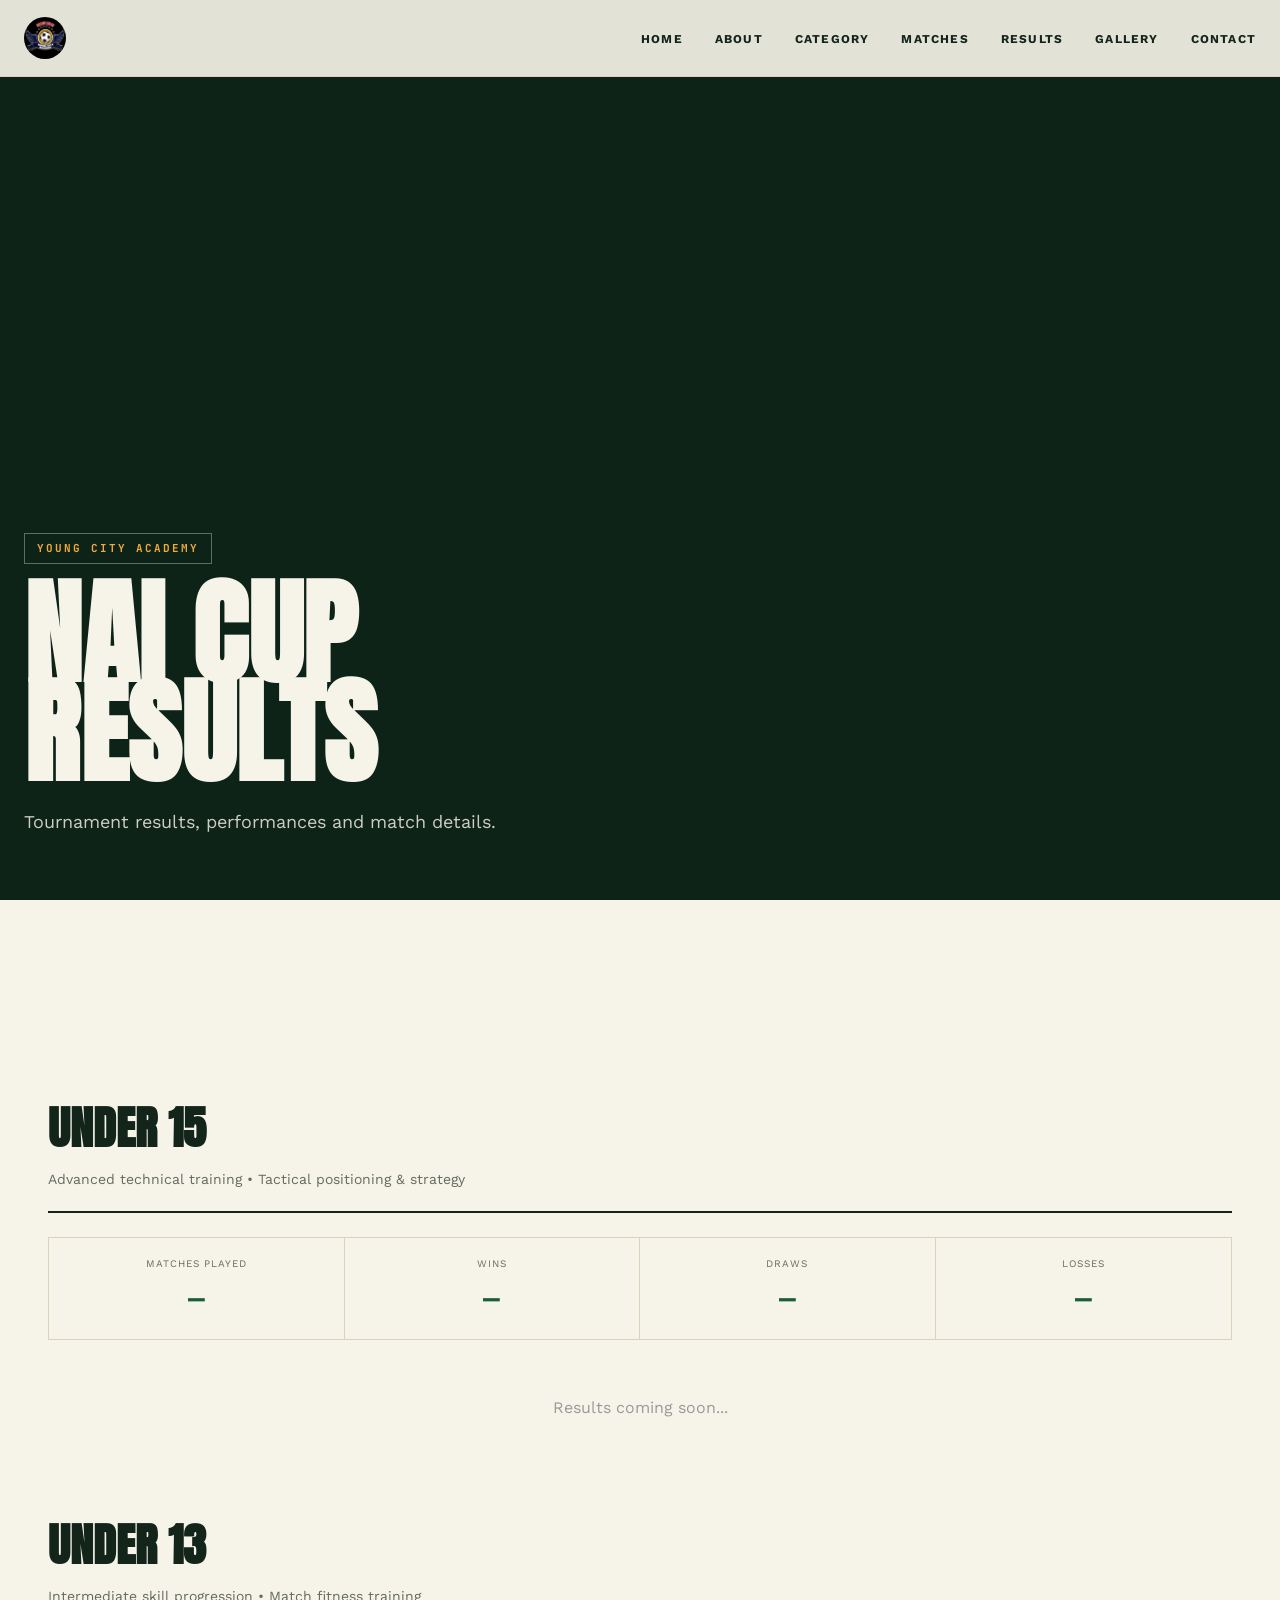
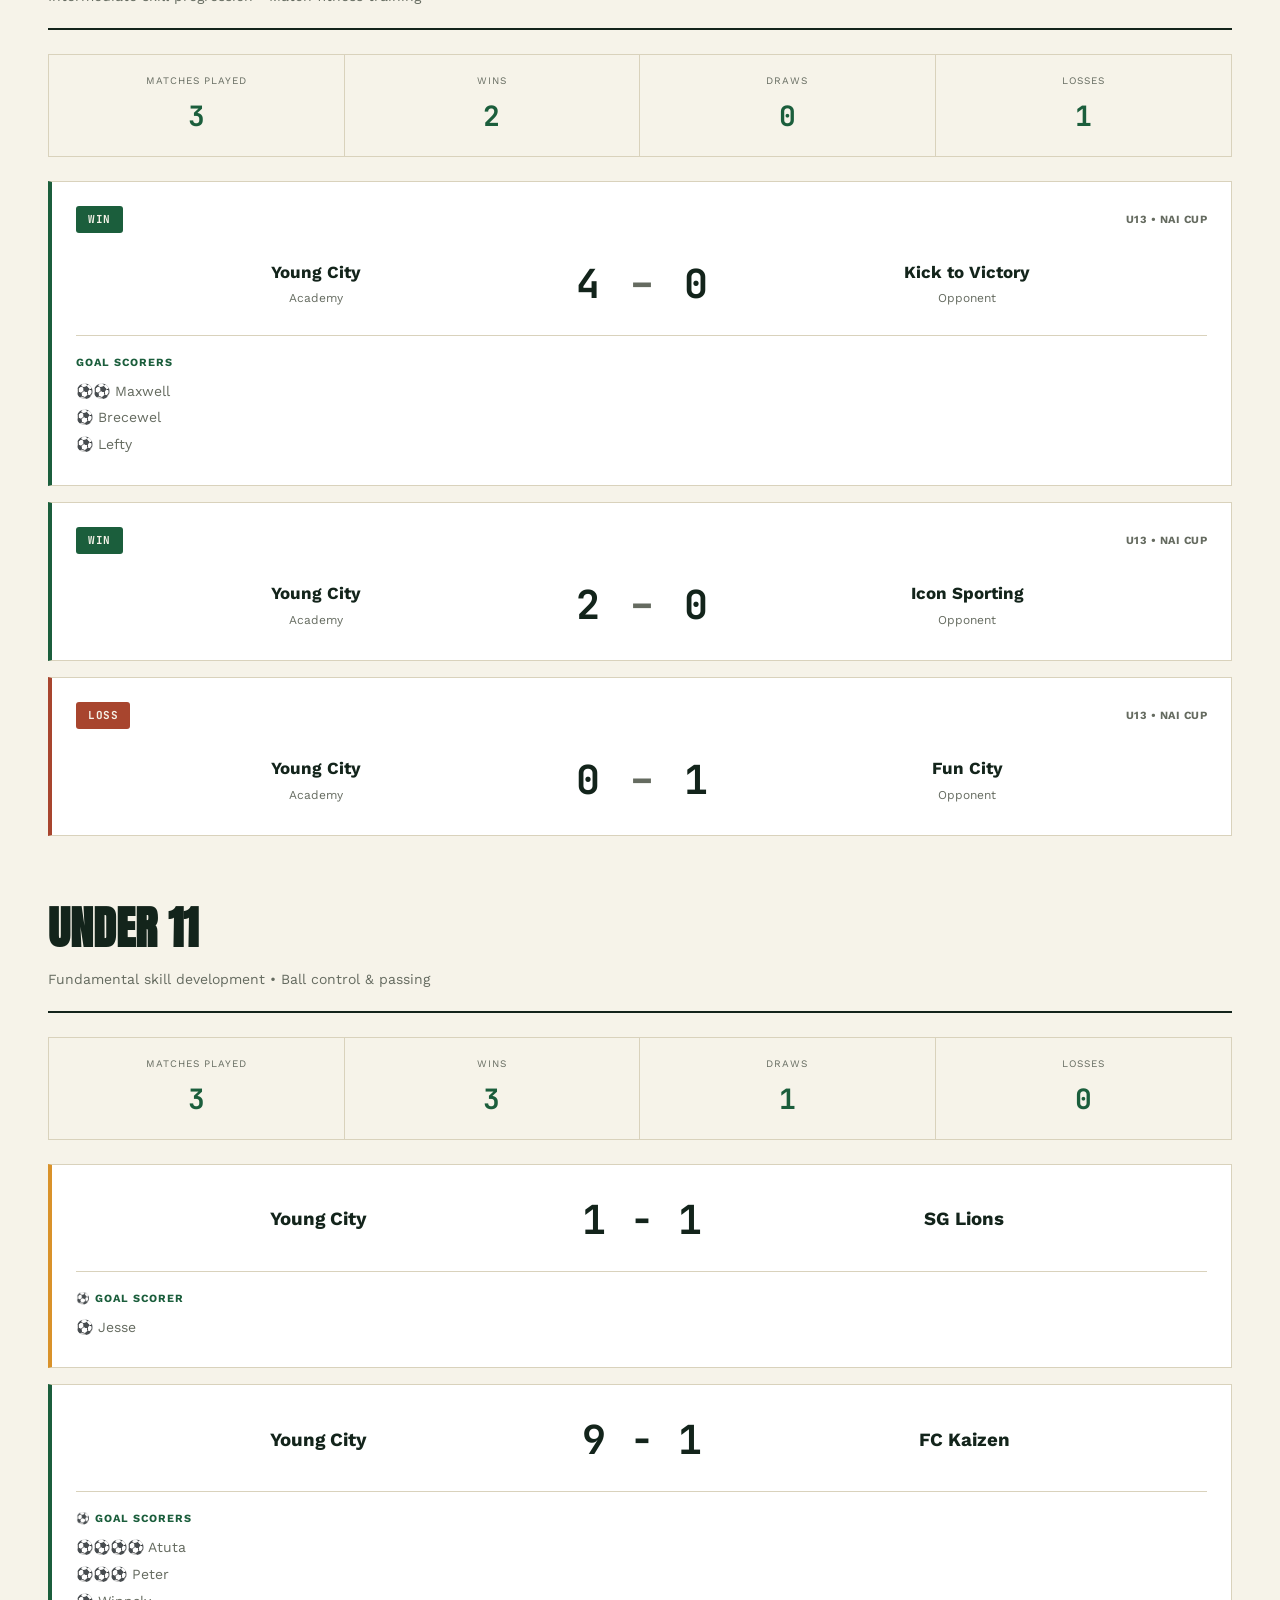
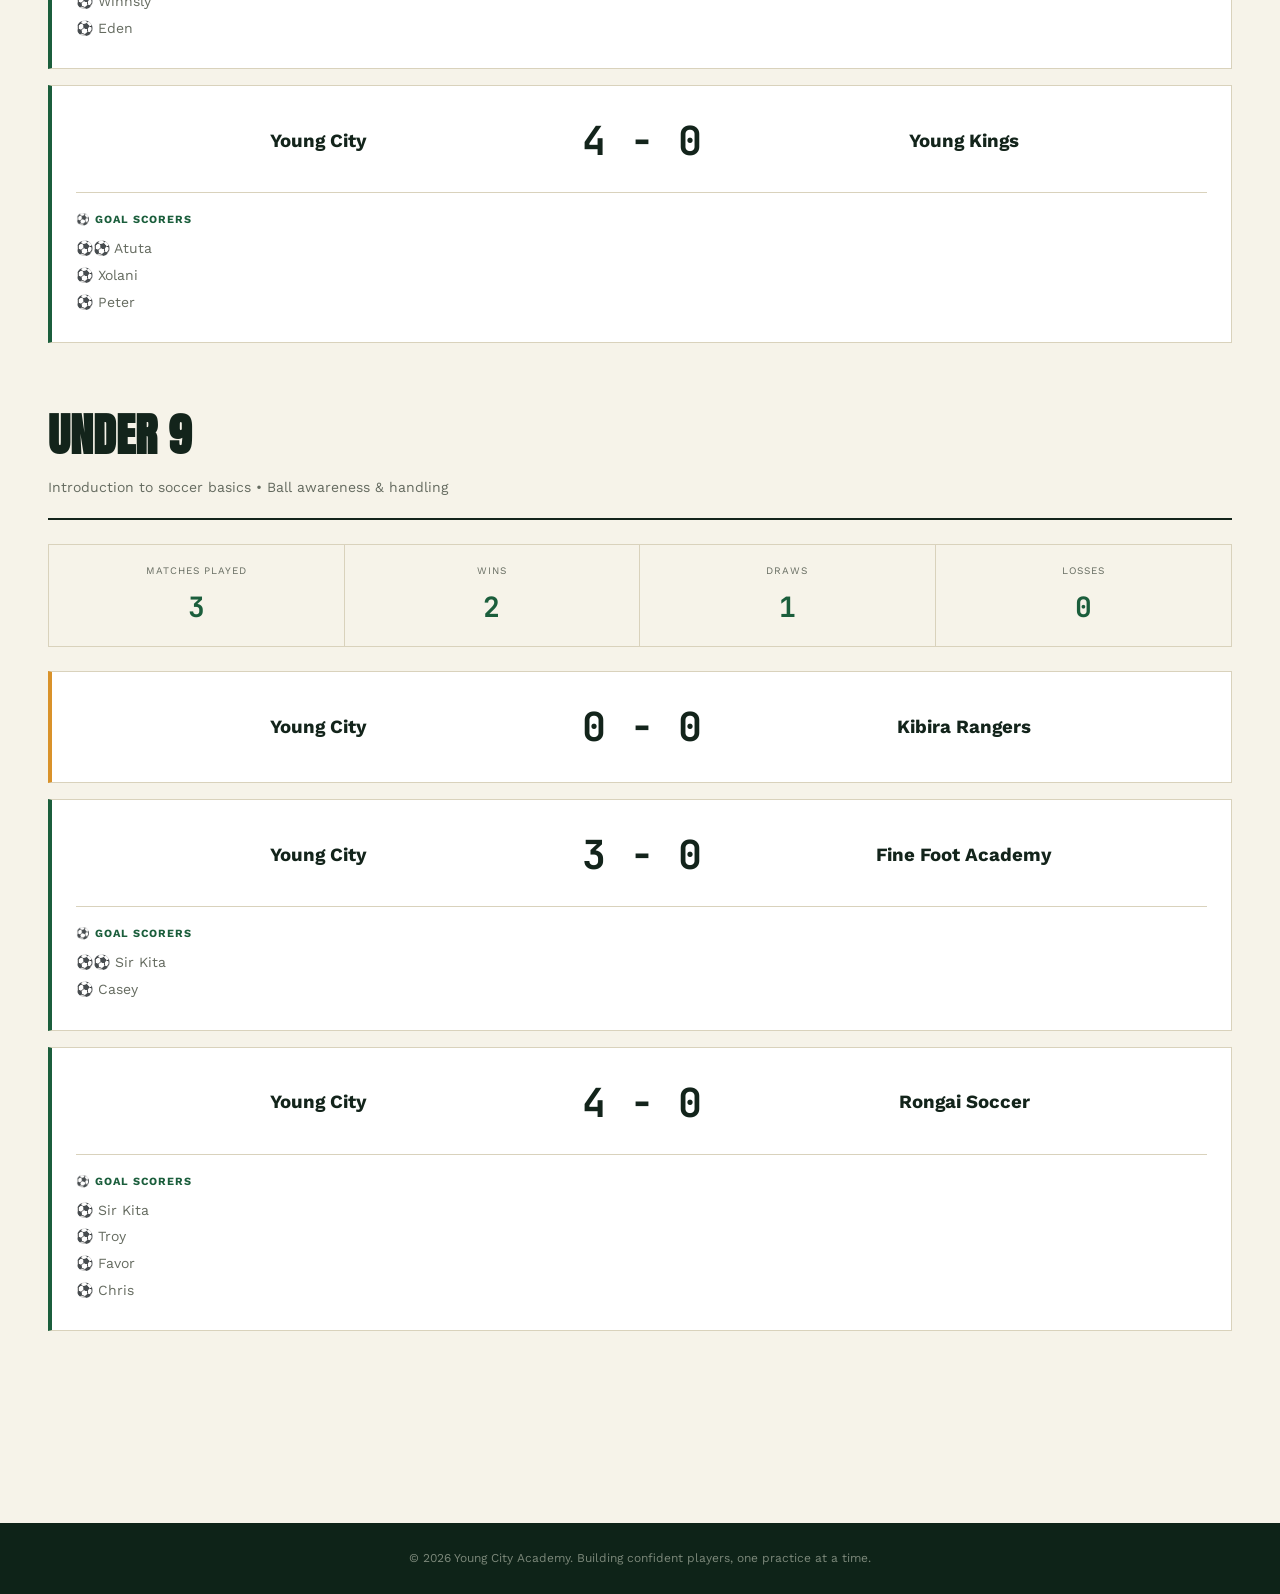
==== commit 74a0a3b7: "Update website" ====
--- a/results.html
+++ b/results.html
@@ -242,7 +242,7 @@
                             </div>
                             <div class="stat-box">
                                 <span>Draws</span>
-                                <strong>0</strong>
+                                <strong>1</strong>
                             </div>
                             <div class="stat-box">
                                 <span>Losses</span>
--- a/css/style.css
+++ b/css/style.css
@@ -1,155 +1,127 @@
+
 /* =========================================================
-   YOUNG CITY ACADEMY
-   Modern Editorial Football Academy Design
+   YOUNG CITY ACADEMY — 2026 Redesign
+   Concept: matchday scoreboard meets grassroots pitch.
+   Palette pulled from turf, chalk lines and a Nairobi sun,
+   not from a generic dark/acid-green sports-tech look.
    ========================================================= */
 
+@import url('https://fonts.googleapis.com/css2?family=Anton&family=Work+Sans:ital,wght@0,400;0,500;0,600;0,700;0,800;1,500&family=JetBrains+Mono:wght@500;700&display=swap');
+
 :root {
-    --black: #0b0b0b;
-    --dark: #111111;
-    --white: #ffffff;
-    --off-white: #f5f5f2;
-    --grey: #777;
-    --light-grey: #deded8;
-    --accent: #d9ff00;
-    --accent-dark: #b8db00;
-
-    --container: 1320px;
-    --section-padding: 110px;
-    --radius: 2px;
-
-    --font: Inter, Arial, Helvetica, sans-serif;
+    --pitch:        #1B5E3C;   /* deep grass green — primary */
+    --pitch-light:  #2C7A4F;
+    --pitch-dark:   #0E2318;   /* pitch at dusk — dark sections */
+    --chalk:        #F6F3E9;   /* chalk-lined pitch — page background */
+    --chalk-dim:    #ECE7D8;
+    --gold:         #F2A93B;   /* touchline sun / kit trim — accent */
+    --gold-dark:    #D9922A;
+    --ink:          #13241B;   /* near-black green — body text */
+    --grey:         #656b60;   /* muted secondary text */
+    --line:         #D9D2BC;   /* hairline rule, warm chalk-grey */
+    --brick:        #A8452E;   /* used only for losses, sparingly */
+
+    --container: 1240px;
+    --pad: 96px;
+
+    --font-display: 'Anton', Impact, sans-serif;
+    --font-body: 'Work Sans', Arial, Helvetica, sans-serif;
+    --font-mono: 'JetBrains Mono', 'Courier New', monospace;
 }
 
 /* =========================
    RESET
    ========================= */
 
-* {
-    margin: 0;
-    padding: 0;
-    box-sizing: border-box;
-}
-
-html {
-    scroll-behavior: smooth;
-}
+* { margin: 0; padding: 0; box-sizing: border-box; }
+html { scroll-behavior: smooth; }
 
 body {
-    font-family: var(--font);
-    background: var(--white);
-    color: var(--black);
-    line-height: 1.5;
+    font-family: var(--font-body);
+    background: var(--chalk);
+    color: var(--ink);
+    line-height: 1.55;
     overflow-x: hidden;
 }
 
-img {
-    max-width: 100%;
-    display: block;
-}
-
-a {
-    color: inherit;
-    text-decoration: none;
-}
-
-button {
-    font: inherit;
-}
-
-/* =========================
-   GLOBAL CONTAINER
-   ========================= */
-
-.navbar,
-section > .section-heading,
-.info-grid,
-.team-grid,
-.fkf-hero,
-.fkf-stat-grid,
-.fkf-content-grid,
-.gallery-grid,
-.contact-list {
+img { max-width: 100%; display: block; }
+a { color: inherit; text-decoration: none; }
+button { font: inherit; }
+ul { list-style: none; }
+
+.wrap {
     width: min(calc(100% - 48px), var(--container));
-    margin-left: auto;
-    margin-right: auto;
-}
-
-/* =========================
-   HEADER
+    margin-inline: auto;
+}
+
+/* =========================
+   HEADER / NAV
    ========================= */
 
 header {
     position: fixed;
-    top: 0;
-    left: 0;
-    width: 100%;
+    inset: 0 0 auto 0;
     z-index: 1000;
-    background: rgba(255, 255, 255, 0.94);
-    backdrop-filter: blur(14px);
-    border-bottom: 1px solid rgba(0, 0, 0, 0.08);
+    background: rgba(246, 243, 233, 0.92);
+    backdrop-filter: blur(10px);
+    border-bottom: 1px solid var(--line);
 }
 
 .navbar {
-    min-height: 78px;
+    width: min(calc(100% - 48px), var(--container));
+    margin-inline: auto;
+    min-height: 76px;
     display: flex;
     align-items: center;
     justify-content: space-between;
 }
 
-.logo {
+.logo { display: flex; align-items: center; gap: 10px; }
+.logo img { width: 42px; height: 42px; object-fit: contain; border-radius: 50%; }
+.logo-text {
+    font-family: var(--font-display);
     font-size: 17px;
-    font-weight: 900;
-    letter-spacing: -0.5px;
-    text-transform: uppercase;
-}
-
-.nav-links {
-    list-style: none;
-    display: flex;
-    align-items: center;
-    gap: 34px;
-}
+    letter-spacing: 0.5px;
+    text-transform: uppercase;
+    color: var(--pitch);
+}
+
+.nav-links { display: flex; align-items: center; gap: 32px; }
 
 .nav-links a {
     position: relative;
     font-size: 12px;
-    font-weight: 800;
-    letter-spacing: 1px;
-    text-transform: uppercase;
+    font-weight: 700;
+    letter-spacing: 1.2px;
+    text-transform: uppercase;
+    color: var(--ink);
+    padding-bottom: 4px;
 }
 
 .nav-links a::after {
     content: "";
     position: absolute;
-    bottom: -7px;
-    left: 0;
-    width: 0;
-    height: 2px;
-    background: var(--black);
+    left: 0; bottom: 0;
+    width: 0; height: 2px;
+    background: var(--gold);
     transition: width 0.25s ease;
 }
 
-.nav-links a:hover::after {
-    width: 100%;
-}
-
-/* Mobile menu button */
+.nav-links a:hover::after { width: 100%; }
 
 .menu-toggle {
     display: none;
     border: 0;
     background: transparent;
-    width: 42px;
-    height: 42px;
+    width: 40px; height: 40px;
     cursor: pointer;
 }
 
 .menu-toggle span {
     display: block;
-    width: 23px;
-    height: 2px;
+    width: 22px; height: 2px;
     margin: 5px auto;
-    background: var(--black);
+    background: var(--ink);
 }
 
 /* =========================
@@ -157,352 +129,368 @@
    ========================= */
 
 .hero {
-    min-height: 92vh;
-    padding: 150px 24px 90px;
-    display: flex;
-    align-items: flex-end;
+    min-height: 100vh;
+    padding: 150px 24px 0;
+    display: flex;
+    flex-direction: column;
+    justify-content: flex-end;
     position: relative;
     overflow: hidden;
-
     background:
-        linear-gradient(
-            90deg,
-            rgba(0, 0, 0, 0.88) 0%,
-            rgba(0, 0, 0, 0.55) 48%,
-            rgba(0, 0, 0, 0.2) 100%
-        ),
-        linear-gradient(
-            0deg,
-            rgba(0, 0, 0, 0.65),
-            transparent 55%
-        ),
+        linear-gradient(180deg, rgba(14,35,24,0.55) 0%, rgba(14,35,24,0.88) 78%, var(--pitch-dark) 100%),
         url("../hero.jpg") center/cover no-repeat;
-
-    background-color: #151515;
-}
-
-.hero-content {
-    width: min(100%, var(--container));
-    margin: auto;
-    color: var(--white);
-}
+    background-color: var(--pitch-dark);
+    color: var(--chalk);
+}
+
+.hero-content { width: min(100%, var(--container)); margin-inline: auto; padding-bottom: 64px; }
 
 .eyebrow {
-    margin-bottom: 18px;
-    color: var(--accent);
-    font-size: 12px;
-    font-weight: 900;
+    display: inline-block;
+    margin-bottom: 20px;
+    padding: 6px 12px;
+    border: 1px solid rgba(246,243,233,0.35);
+    color: var(--gold);
+    font-family: var(--font-mono);
+    font-size: 11px;
+    font-weight: 700;
     letter-spacing: 2px;
     text-transform: uppercase;
 }
 
 .hero h1 {
-    max-width: 950px;
-    font-size: clamp(56px, 8vw, 112px);
-    line-height: 0.88;
-    letter-spacing: -5px;
-    font-weight: 950;
+    font-family: var(--font-display);
+    max-width: 980px;
+    font-size: clamp(52px, 9vw, 118px);
+    line-height: 0.86;
+    letter-spacing: 0.5px;
     text-transform: uppercase;
 }
 
 .hero-content > p:not(.eyebrow) {
-    max-width: 620px;
-    margin-top: 30px;
-    color: rgba(255,255,255,0.82);
+    max-width: 560px;
+    margin-top: 26px;
+    color: rgba(246,243,233,0.82);
     font-size: 18px;
 }
 
-.buttons {
-    display: flex;
-    gap: 12px;
-    margin-top: 34px;
-}
+.buttons { display: flex; gap: 12px; margin-top: 34px; flex-wrap: wrap; }
 
 .btn {
     display: inline-flex;
     align-items: center;
     justify-content: center;
     min-height: 52px;
-    padding: 0 25px;
-    background: var(--accent);
-    color: var(--black);
+    padding: 0 26px;
+    background: var(--gold);
+    color: var(--pitch-dark);
     font-size: 12px;
-    font-weight: 900;
+    font-weight: 800;
     letter-spacing: 1px;
     text-transform: uppercase;
     transition: transform 0.2s ease, background 0.2s ease;
 }
 
-.btn:hover {
-    transform: translateY(-3px);
-    background: var(--white);
-}
+.btn:hover { transform: translateY(-3px); background: var(--chalk); }
 
 .btn-outline {
     background: transparent;
-    color: var(--white);
-    border: 1px solid rgba(255,255,255,0.65);
-}
-
-.btn-outline:hover {
-    color: var(--black);
-    background: var(--white);
-}
-
-/* =========================
-   GENERAL SECTIONS
-   ========================= */
-
-.info-section,
-.teams-section,
-.fkf-section,
-.gallery-section,
-.contact-section {
-    padding: var(--section-padding) 0;
-}
-
-.section-heading {
-    margin-bottom: 55px;
-}
-
-.section-heading h2 {
-    max-width: 850px;
-    font-size: clamp(42px, 6vw, 76px);
-    line-height: 0.95;
-    letter-spacing: -3px;
-    text-transform: uppercase;
-    font-weight: 950;
-}
-
-.section-heading p {
-    max-width: 620px;
-    margin-top: 20px;
-    color: var(--grey);
-    font-size: 17px;
-}
+    color: var(--chalk);
+    border: 1px solid rgba(246,243,233,0.6);
+}
+
+.btn-outline:hover { color: var(--pitch-dark); background: var(--chalk); }
+
+/* ---- Matchday ticker (signature strip under hero) ---- */
+
+.ticker {
+    border-top: 1px solid rgba(246,243,233,0.15);
+    overflow: hidden;
+    background: var(--pitch-dark);
+}
+
+.ticker-track {
+    display: flex;
+    width: max-content;
+    animation: ticker-scroll 32s linear infinite;
+}
+
+.ticker-track span {
+    display: inline-flex;
+    align-items: center;
+    gap: 10px;
+    padding: 14px 28px;
+    font-family: var(--font-mono);
+    font-size: 12px;
+    font-weight: 700;
+    letter-spacing: 0.5px;
+    color: var(--chalk-dim);
+    white-space: nowrap;
+    border-right: 1px solid rgba(246,243,233,0.15);
+}
+
+.ticker-track span b { color: var(--gold); }
+
+@keyframes ticker-scroll {
+    from { transform: translateX(0); }
+    to   { transform: translateX(-50%); }
+}
+
+@media (prefers-reduced-motion: reduce) {
+    .ticker-track { animation: none; }
+    .ticker { overflow-x: auto; }
+}
+
+/* =========================
+   SECTION SCAFFOLDING
+   ========================= */
+
+section.block { padding: var(--pad) 0; }
+
+.section-heading { margin-bottom: 52px; }
 
 .section-tag {
     display: block;
-    margin-bottom: 14px;
+    margin-bottom: 12px;
+    font-family: var(--font-mono);
     font-size: 11px;
-    font-weight: 900;
+    font-weight: 700;
     letter-spacing: 2px;
+    text-transform: uppercase;
+    color: var(--pitch);
+}
+
+.section-heading h2 {
+    font-family: var(--font-display);
+    max-width: 820px;
+    font-size: clamp(38px, 5.6vw, 64px);
+    line-height: 0.95;
+    letter-spacing: 0.5px;
+    text-transform: uppercase;
+    color: var(--ink);
+}
+
+.section-heading p {
+    max-width: 560px;
+    margin-top: 16px;
+    color: var(--grey);
+    font-size: 16px;
+}
+
+.touchline {
+    height: 1px;
+    background: repeating-linear-gradient(90deg, var(--line) 0 14px, transparent 14px 22px);
 }
 
 /* =========================
    ABOUT
    ========================= */
 
-.info-section {
-    background: var(--white);
-}
-
-.info-section .section-heading {
+.about { background: var(--chalk); }
+
+.about .section-heading {
     display: grid;
-    grid-template-columns: 1fr 0.75fr;
-    gap: 80px;
+    grid-template-columns: 1fr 0.7fr;
+    gap: 70px;
     align-items: end;
 }
-
-.info-section .section-heading p {
-    margin: 0;
-}
+.about .section-heading p { margin: 0; }
 
 .info-grid {
+    width: min(calc(100% - 48px), var(--container));
+    margin-inline: auto;
     display: grid;
     grid-template-columns: repeat(4, 1fr);
-    border-top: 1px solid var(--light-grey);
+    border-top: 1px solid var(--line);
 }
 
 .info-card {
-    padding: 35px 25px 30px 0;
-    border-right: 1px solid var(--light-grey);
-}
-
-.info-card:not(:first-child) {
-    padding-left: 25px;
-}
-
-.info-card:last-child {
-    border-right: 0;
+    padding: 30px 24px 26px 0;
+    border-right: 1px solid var(--line);
+}
+.info-card:not(:first-child) { padding-left: 24px; }
+.info-card:last-child { border-right: 0; }
+
+.info-badge {
+    width: 40px; height: 40px;
+    display: flex; align-items: center; justify-content: center;
+    margin-bottom: 18px;
+    border-radius: 50%;
+    background: var(--pitch);
+    color: var(--chalk);
+    font-family: var(--font-display);
+    font-size: 15px;
 }
 
 .info-card h3 {
-    font-size: 17px;
-    text-transform: uppercase;
-    margin-bottom: 14px;
-}
-
-.info-card p {
-    color: var(--grey);
-    font-size: 14px;
-    line-height: 1.7;
-}
-
-/* =========================
-   TEAMS
-   ========================= */
-
-.teams-section {
-    background: var(--off-white);
-}
+    font-size: 15px;
+    font-weight: 800;
+    letter-spacing: 0.5px;
+    text-transform: uppercase;
+    margin-bottom: 12px;
+    color: var(--ink);
+}
+
+.info-card p { color: var(--grey); font-size: 14px; line-height: 1.7; }
+
+/* =========================
+   TEAMS / CATEGORIES — jersey-number badges
+   ========================= */
+
+.teams { background: var(--chalk-dim); }
 
 .team-grid {
+    width: min(calc(100% - 48px), var(--container));
+    margin-inline: auto;
     display: grid;
     grid-template-columns: repeat(2, 1fr);
     gap: 1px;
-    background: var(--black);
-    border: 1px solid var(--black);
-}
-
-.team-accordion {
-    background: var(--off-white);
-}
+    background: var(--line);
+    border: 1px solid var(--line);
+}
+
+.team-accordion { background: var(--chalk); }
 
 .team-accordion-button {
     width: 100%;
-    min-height: 125px;
-    padding: 25px 30px;
+    min-height: 118px;
+    padding: 22px 28px;
     border: 0;
     background: transparent;
     display: flex;
     align-items: center;
-    justify-content: space-between;
+    gap: 22px;
     cursor: pointer;
     text-align: left;
 }
 
+.jersey-number {
+    flex-shrink: 0;
+    width: 68px; height: 68px;
+    border-radius: 50%;
+    background: var(--pitch);
+    color: var(--chalk);
+    display: flex;
+    align-items: center;
+    justify-content: center;
+    font-family: var(--font-display);
+    font-size: 28px;
+    border: 3px solid var(--gold);
+}
+
+.team-heading { flex: 1; }
+
 .team-accordion-button h3 {
-    font-size: clamp(30px, 4vw, 52px);
-    line-height: 1;
-    text-transform: uppercase;
-    letter-spacing: -2px;
-}
-
-.accordion-icon {
-    font-size: 15px;
-    transition: transform 0.25s ease;
-}
-
-.team-accordion.active .accordion-icon {
-    transform: rotate(180deg);
-}
+    font-family: var(--font-display);
+    font-size: clamp(22px, 3vw, 30px);
+    letter-spacing: 0.5px;
+    text-transform: uppercase;
+    color: var(--ink);
+}
+
+.team-accordion-button .team-sub {
+    margin-top: 4px;
+    font-size: 12px;
+    color: var(--grey);
+    font-weight: 600;
+}
+
+.accordion-icon { font-size: 14px; color: var(--pitch); transition: transform 0.25s ease; }
+.team-accordion.active .accordion-icon { transform: rotate(180deg); }
 
 .team-accordion-content {
     max-height: 0;
     overflow: hidden;
-    padding: 0 30px;
+    padding: 0 28px 0 118px;
     transition: max-height 0.35s ease, padding 0.35s ease;
 }
 
-.team-accordion.active .team-accordion-content {
-    max-height: 400px;
-    padding-bottom: 30px;
-}
-
-.team-accordion-content p {
-    max-width: 550px;
-    color: var(--grey);
-    margin-bottom: 20px;
-}
-
-.team-details {
-    list-style: none;
-    border-top: 1px solid var(--light-grey);
-}
-
+.team-accordion.active .team-accordion-content { max-height: 420px; padding-bottom: 28px; }
+
+.team-accordion-content p { max-width: 480px; color: var(--grey); margin-bottom: 16px; font-size: 14px; }
+
+.team-details { border-top: 1px solid var(--line); }
 .team-details li {
     padding: 10px 0;
-    border-bottom: 1px solid var(--light-grey);
+    border-bottom: 1px solid var(--line);
     font-size: 13px;
     font-weight: 700;
-}
-
-/* =========================
-   FKF SECTION
-   ========================= */
-
-.fkf-section {
-    background: var(--black);
-    color: var(--white);
-}
-
-.fkf-section .section-heading p {
-    color: #aaa;
-}
+    color: var(--ink);
+}
+
+/* =========================
+   FKF COMPETITION — dark scoreboard section
+   ========================= */
+
+.fkf { background: var(--pitch-dark); color: var(--chalk); }
+.fkf .section-heading p { color: #A9B6AC; }
+.fkf .section-tag { color: var(--gold); }
 
 .fkf-hero {
-    min-height: 300px;
-    padding: 45px;
+    width: min(calc(100% - 48px), var(--container));
+    margin-inline: auto;
+    min-height: 280px;
+    padding: 40px;
     background:
-        linear-gradient(
-            90deg,
-            rgba(0,0,0,0.85),
-            rgba(0,0,0,0.25)
-        ),
+        linear-gradient(90deg, rgba(14,35,24,0.88), rgba(14,35,24,0.25)),
         url("../fkf.jpg") center/cover no-repeat;
     display: flex;
     justify-content: space-between;
     align-items: flex-end;
+    flex-wrap: wrap;
+    gap: 24px;
+    border: 1px solid rgba(246,243,233,0.12);
 }
 
 .competition-label {
-    color: var(--accent);
+    font-family: var(--font-mono);
+    color: var(--gold);
     font-size: 11px;
-    font-weight: 900;
+    font-weight: 700;
     letter-spacing: 2px;
 }
 
 .fkf-hero h3 {
     margin-top: 10px;
-    font-size: clamp(42px, 6vw, 72px);
-    line-height: 0.9;
-    text-transform: uppercase;
-}
-
-.fkf-hero p {
-    max-width: 550px;
-    margin-top: 15px;
-    color: #ddd;
-}
+    font-family: var(--font-display);
+    font-size: clamp(38px, 6vw, 68px);
+    line-height: 0.92;
+    text-transform: uppercase;
+}
+
+.fkf-hero p { max-width: 520px; margin-top: 14px; color: #C7D0C8; font-size: 15px; }
 
 .fkf-badge {
-    width: 100px;
-    height: 100px;
-    border: 1px solid rgba(255,255,255,0.5);
+    width: 92px; height: 92px;
+    border: 2px solid var(--gold);
+    border-radius: 50%;
     display: flex;
     flex-direction: column;
     align-items: center;
     justify-content: center;
 }
-
-.fkf-badge span {
-    font-size: 26px;
-    font-weight: 950;
-}
-
-.fkf-badge small {
-    font-weight: 800;
-    color: var(--accent);
-}
+.fkf-badge span { font-family: var(--font-display); font-size: 22px; }
+.fkf-badge small { font-weight: 800; color: var(--gold); font-size: 10px; letter-spacing: 1px; }
 
 .fkf-stat-grid {
+    width: min(calc(100% - 48px), var(--container));
+    margin-inline: auto;
     display: grid;
     grid-template-columns: repeat(4, 1fr);
-    border-left: 1px solid #333;
-    border-top: 1px solid #333;
+    border-left: 1px solid rgba(246,243,233,0.14);
+    border-top: 1px solid rgba(246,243,233,0.14);
+    margin-top: 1px;
 }
 
 .fkf-stat {
-    padding: 30px;
-    border-right: 1px solid #333;
-    border-bottom: 1px solid #333;
-}
-
-.fkf-stat span,
-.fkf-stat small {
+    padding: 28px;
+    border-right: 1px solid rgba(246,243,233,0.14);
+    border-bottom: 1px solid rgba(246,243,233,0.14);
+}
+
+.fkf-stat span, .fkf-stat small {
     display: block;
-    color: #999;
+    color: #94A092;
     font-size: 11px;
     text-transform: uppercase;
     letter-spacing: 1px;
@@ -511,513 +499,311 @@
 .fkf-stat strong {
     display: block;
     margin: 8px 0;
-    font-size: 46px;
+    font-family: var(--font-mono);
+    font-size: 42px;
     line-height: 1;
+    color: var(--chalk);
 }
 
 .fkf-content-grid {
+    width: min(calc(100% - 48px), var(--container));
+    margin-inline: auto;
     display: grid;
     grid-template-columns: 1fr 1fr;
     gap: 1px;
-    background: #333;
+    background: rgba(246,243,233,0.14);
     margin-top: 1px;
 }
 
-.fkf-card {
-    background: #111;
-    padding: 35px;
-}
-
-.fkf-card-header {
-    display: flex;
-    align-items: flex-start;
-    justify-content: space-between;
-    gap: 20px;
-}
-
-.mini-label {
-    color: var(--accent);
-    font-size: 10px;
-    font-weight: 900;
-    letter-spacing: 2px;
-}
-
-.fkf-card h3 {
-    margin-top: 6px;
-    font-size: 25px;
-    text-transform: uppercase;
-}
-
-.zone-label,
-.form-badge {
-    padding: 7px 10px;
-    border: 1px solid #555;
+.fkf-card { background: #122A1C; padding: 32px; }
+
+.fkf-card-header { display: flex; align-items: flex-start; justify-content: space-between; gap: 18px; }
+
+.mini-label { font-family: var(--font-mono); color: var(--gold); font-size: 10px; font-weight: 700; letter-spacing: 2px; }
+
+.fkf-card h3 { margin-top: 6px; font-family: var(--font-display); font-size: 23px; text-transform: uppercase; }
+
+.zone-label, .form-badge {
+    padding: 6px 10px;
+    border: 1px solid rgba(246,243,233,0.35);
     font-size: 10px;
     font-weight: 800;
-}
-
-.league-table {
-    margin-top: 35px;
-}
-
-.league-row {
+    letter-spacing: 0.5px;
+}
+
+.league-table { margin-top: 32px; }
+.league-row { display: grid; grid-template-columns: repeat(3, 1fr); padding: 14px; border-bottom: 1px solid rgba(246,243,233,0.12); }
+.league-header { color: #8C988A; font-size: 10px; text-transform: uppercase; letter-spacing: 1px; }
+.first-place { font-family: var(--font-mono); font-size: 26px; }
+.table-date { margin-top: 16px; color: #7C887A; font-size: 11px; }
+
+.record-box {
+    margin-top: 28px;
     display: grid;
     grid-template-columns: repeat(3, 1fr);
-    padding: 15px;
-    border-bottom: 1px solid #333;
-}
-
-.league-header {
-    color: #888;
-    font-size: 10px;
-    text-transform: uppercase;
-}
-
-.first-place {
-    font-size: 28px;
-}
-
-.table-date {
+    border-top: 1px solid rgba(246,243,233,0.12);
+    border-left: 1px solid rgba(246,243,233,0.12);
+}
+.record-item { padding: 18px; border-right: 1px solid rgba(246,243,233,0.12); border-bottom: 1px solid rgba(246,243,233,0.12); }
+.record-item span { display: block; color: #8C988A; font-size: 10px; text-transform: uppercase; letter-spacing: 0.5px; }
+.record-item strong { display: block; margin-top: 5px; font-family: var(--font-mono); font-size: 25px; }
+
+.goal-difference {
     margin-top: 18px;
-    color: #777;
-    font-size: 11px;
-}
-
-.record-box {
-    margin-top: 30px;
-    display: grid;
-    grid-template-columns: repeat(3, 1fr);
-    border-top: 1px solid #333;
-    border-left: 1px solid #333;
-}
-
-.record-item {
-    padding: 20px;
-    border-right: 1px solid #333;
-    border-bottom: 1px solid #333;
-}
-
-.record-item span {
-    display: block;
-    color: #888;
-    font-size: 10px;
-    text-transform: uppercase;
-}
-
-.record-item strong {
-    display: block;
-    margin-top: 5px;
-    font-size: 28px;
-}
-
-.goal-difference {
-    margin-top: 20px;
-    padding: 20px;
-    background: var(--accent);
-    color: var(--black);
+    padding: 18px;
+    background: var(--gold);
+    color: var(--pitch-dark);
     display: flex;
     justify-content: space-between;
-    font-weight: 900;
-}
-
-/* =========================
-   GALLERY / NAICUP
-   ========================= */
-
-.gallery-section {
-    background: var(--white);
-}
+    align-items: center;
+    font-weight: 800;
+    font-family: var(--font-mono);
+}
+
+/* =========================
+   GALLERY — noticeboard photos
+   ========================= */
+
+.gallery { background: var(--chalk); }
 
 .gallery-grid {
+    width: min(calc(100% - 48px), var(--container));
+    margin-inline: auto;
     display: grid;
     grid-template-columns: repeat(4, 1fr);
-    gap: 14px;
+    gap: 20px;
 }
 
 .gallery-card {
     position: relative;
-    overflow: hidden;
-    background: var(--black);
-}
-
-.gallery-card img {
-    width: 100%;
-    aspect-ratio: 4 / 5;
-    object-fit: cover;
-    transition: transform 0.5s ease;
-}
-
-.gallery-card:hover img {
-    transform: scale(1.05);
-}
+    background: var(--pitch-dark);
+    padding: 10px 10px 14px;
+    box-shadow: 0 6px 16px rgba(19,36,27,0.14);
+    transition: transform 0.25s ease;
+}
+.gallery-card:nth-child(odd) { transform: rotate(-1.2deg); }
+.gallery-card:nth-child(even) { transform: rotate(1.2deg); }
+.gallery-card:hover { transform: rotate(0deg) translateY(-4px); }
+
+.gallery-card img { width: 100%; aspect-ratio: 4 / 5; object-fit: cover; }
 
 .gallery-card figcaption {
-    position: absolute;
-    bottom: 0;
-    left: 0;
-    width: 100%;
-    padding: 45px 18px 18px;
-    color: var(--white);
-    background: linear-gradient(transparent, rgba(0,0,0,0.85));
-    font-size: 12px;
-    font-weight: 900;
-    text-transform: uppercase;
-    letter-spacing: 1px;
+    margin-top: 10px;
+    text-align: center;
+    color: var(--chalk);
+    font-family: var(--font-mono);
+    font-size: 11px;
+    font-weight: 700;
+    letter-spacing: 0.5px;
+    text-transform: uppercase;
 }
 
 /* =========================
    CONTACT
    ========================= */
 
-.contact-section {
-    background: var(--off-white);
-}
-
-.contact-list {
-    border-top: 1px solid var(--light-grey);
-}
-
-.contact-list p,
-.contact-list li {
-    padding: 22px 0;
-    border-bottom: 1px solid var(--light-grey);
-}
-
-.contact-list p {
-    color: var(--grey);
-}
-
-.contact-list strong {
-    color: var(--black);
-}
-
-.contact-list ul {
-    list-style: none;
-}
+.contact { background: var(--chalk-dim); }
+
+.contact-card {
+    width: min(calc(100% - 48px), var(--container));
+    margin-inline: auto;
+    background: var(--pitch);
+    color: var(--chalk);
+    padding: 48px;
+    display: flex;
+    justify-content: space-between;
+    align-items: center;
+    flex-wrap: wrap;
+    gap: 28px;
+}
+
+.contact-card h3 { font-family: var(--font-display); font-size: clamp(24px, 3vw, 34px); text-transform: uppercase; }
+.contact-card p { color: #CFE0D3; margin-top: 8px; font-size: 14px; }
+
+.contact-phones { display: flex; flex-direction: column; gap: 10px; }
+.contact-phones a {
+    font-family: var(--font-mono);
+    font-size: 18px;
+    font-weight: 700;
+    padding: 10px 18px;
+    border: 1px solid var(--gold);
+    color: var(--gold);
+}
+.contact-phones a:hover { background: var(--gold); color: var(--pitch-dark); }
 
 /* =========================
    FOOTER
    ========================= */
 
 footer {
-    padding: 30px 24px;
-    background: var(--black);
-    color: #888;
+    padding: 26px 24px;
+    background: var(--pitch-dark);
+    color: #7C887A;
     text-align: center;
     font-size: 12px;
 }
 
 /* =========================
-   MOBILE
-   ========================= */
-
-@media (max-width: 900px) {
-
-    :root {
-        --section-padding: 80px;
-    }
-
-    .navbar,
-    section > .section-heading,
-    .info-grid,
-    .team-grid,
-    .fkf-hero,
-    .fkf-stat-grid,
-    .fkf-content-grid,
-    .gallery-grid,
-    .contact-list {
-        width: min(calc(100% - 32px), var(--container));
-    }
-
-    .nav-links {
-        position: absolute;
-        top: 78px;
-        left: 0;
-        width: 100%;
-        padding: 25px 20px;
-        background: var(--white);
-        display: none;
-        flex-direction: column;
-        align-items: flex-start;
-        gap: 22px;
-        border-bottom: 1px solid #ddd;
-    }
-
-    .nav-links.active {
-        display: flex;
-    }
-
-    .menu-toggle {
-        display: block;
-    }
-
-    .hero {
-        min-height: 82vh;
-        padding: 130px 16px 60px;
-    }
-
-    .hero h1 {
-        letter-spacing: -3px;
-    }
-
-    .info-section .section-heading {
-        display: block;
-    }
-
-    .info-section .section-heading p {
-        margin-top: 20px;
-    }
-
-    .info-grid {
-        grid-template-columns: 1fr 1fr;
-    }
-
-    .info-card {
-        border-bottom: 1px solid var(--light-grey);
-    }
-
-    .team-grid {
-        grid-template-columns: 1fr;
-    }
-
-    .fkf-stat-grid {
-        grid-template-columns: 1fr 1fr;
-    }
-
-    .fkf-content-grid {
-        grid-template-columns: 1fr;
-    }
-
-    .gallery-grid {
-        grid-template-columns: 1fr 1fr;
-    }
-}
-
-/* =========================
-   SMALL MOBILE
-   ========================= */
-
-@media (max-width: 600px) {
-
-    :root {
-        --section-padding: 65px;
-    }
-
-    .navbar {
-        min-height: 68px;
-    }
-
-    .nav-links {
-        top: 68px;
-    }
-
-    .hero {
-        min-height: 78vh;
-        padding-top: 120px;
-    }
-
-    .hero h1 {
-        font-size: clamp(46px, 15vw, 72px);
-        letter-spacing: -3px;
-    }
-
-    .hero-content > p:not(.eyebrow) {
-        font-size: 15px;
-    }
-
-    .buttons {
-        flex-direction: column;
-        align-items: stretch;
-    }
-
-    .btn {
-        width: 100%;
-    }
-
-    .section-heading h2 {
-        font-size: 42px;
-        letter-spacing: -2px;
-    }
-
-    .info-grid {
-        grid-template-columns: 1fr;
-    }
-
-    .info-card,
-    .info-card:not(:first-child) {
-        padding: 25px 0;
-        border-right: 0;
-    }
-
-    .team-accordion-button {
-        min-height: 100px;
-        padding: 22px;
-    }
-
-    .team-accordion-button h3 {
-        font-size: 32px;
-    }
-
-    .team-accordion-content {
-        padding-left: 22px;
-        padding-right: 22px;
-    }
-
-    .fkf-hero {
-        min-height: 380px;
-        padding: 25px;
-        flex-direction: column;
-        align-items: flex-start;
-        justify-content: flex-end;
-    }
-
-    .fkf-badge {
-        position: absolute;
-        margin-top: -340px;
-        align-self: flex-end;
-    }
-
-    .fkf-stat-grid {
-        grid-template-columns: 1fr 1fr;
-    }
-
-    .fkf-stat {
-        padding: 22px 15px;
-    }
-
-    .fkf-stat strong {
-        font-size: 36px;
-    }
-
-    .fkf-card {
-        padding: 24px 18px;
-    }
-
-    .record-box {
-        grid-template-columns: 1fr 1fr;
-    }
-
-    .gallery-grid {
-        grid-template-columns: 1fr;
-    }
-
-    .gallery-card img {
-        aspect-ratio: 16 / 11;
-    }
-
-    footer {
-        padding: 25px 16px;
-    }
-}
-
-/* =========================
-   ACCESSIBILITY
-   ========================= */
-
-a:focus-visible,
-button:focus-visible {
-    outline: 3px solid var(--accent);
-    outline-offset: 4px;
-}
-
-/* =========================
-   REDUCED MOTION
-   ========================= */
-
-@media (prefers-reduced-motion: reduce) {
-    *,
-    *::before,
-    *::after {
-        scroll-behavior: auto !important;
-        transition: none !important;
-        animation: none !important;
-    }
-}.logo img {
-    width: 60px;
-    height: 60px;
-    object-fit: contain;
-}.match-top {
-    display: flex;
-    justify-content: space-between;
-    align-items: center;
-    margin-bottom: 25px;
-}
+   RESULTS PAGE
+   ========================= */
+
+.results-hero {
+    min-height: 62vh;
+    padding: 150px 24px 60px;
+    display: flex;
+    align-items: flex-end;
+    background:
+        linear-gradient(180deg, rgba(14,35,24,0.55) 0%, rgba(14,35,24,0.92) 85%),
+        url("../hero.jpg") center/cover no-repeat;
+    background-color: var(--pitch-dark);
+    color: var(--chalk);
+}
+.results-hero .hero-content { padding-bottom: 24px; }
+.results-hero h1 { font-family: var(--font-display); font-size: clamp(44px, 8vw, 96px); line-height: 0.9; text-transform: uppercase; }
+
+.results-section { background: var(--chalk); padding: var(--pad) 0; }
+.results-container { width: min(calc(100% - 48px), var(--container)); margin-inline: auto; display: flex; flex-direction: column; gap: 56px; }
+
+.results-category { }
+
+.category-header { margin-bottom: 24px; padding-bottom: 20px; border-bottom: 2px solid var(--ink); }
+.category-header h2 { font-family: var(--font-display); font-size: clamp(30px, 4vw, 46px); text-transform: uppercase; }
+.category-header p { color: var(--grey); margin-top: 6px; font-size: 14px; }
+
+.results-stats {
+    display: grid;
+    grid-template-columns: repeat(4, 1fr);
+    border: 1px solid var(--line);
+    margin-bottom: 24px;
+}
+.stat-box { padding: 18px; text-align: center; border-right: 1px solid var(--line); }
+.stat-box:last-child { border-right: 0; }
+.stat-box span { display: block; font-size: 10px; letter-spacing: 1px; text-transform: uppercase; color: var(--grey); margin-bottom: 6px; }
+.stat-box strong { font-family: var(--font-mono); font-size: 28px; color: var(--pitch); }
+
+.results-matches { display: flex; flex-direction: column; gap: 16px; }
+
+.result-match {
+    background: #fff;
+    border: 1px solid var(--line);
+    border-left: 4px solid var(--pitch);
+    padding: 24px;
+}
+.result-match.draw { border-left-color: var(--gold-dark); }
+.result-match.loss { border-left-color: var(--brick); }
+
+.match-top { display: flex; justify-content: space-between; align-items: center; margin-bottom: 20px; }
 
 .result-badge {
-    background: #16a34a;
-    color: white;
-    padding: 6px 12px;
-    border-radius: 20px;
-    font-size: 12px;
-    font-weight: 800;
-}
-
-.match-type {
-    color: #888;
-    font-size: 12px;
-    font-weight: 700;
-}
+    font-family: var(--font-mono);
+    background: var(--pitch);
+    color: var(--chalk);
+    padding: 5px 12px;
+    border-radius: 3px;
+    font-size: 11px;
+    font-weight: 700;
+    letter-spacing: 0.5px;
+}
+.result-badge.draw-badge { background: var(--gold-dark); color: var(--pitch-dark); }
+.result-badge.loss-badge { background: var(--brick); }
+
+.match-type { font-size: 11px; font-weight: 700; letter-spacing: 0.5px; color: var(--grey); text-transform: uppercase; }
 
 .result-score {
     display: grid;
     grid-template-columns: 1fr auto 1fr;
     align-items: center;
-    gap: 25px;
+    gap: 20px;
     text-align: center;
 }
 
-.team {
-    display: flex;
-    flex-direction: column;
-    gap: 5px;
-}
-
-.team strong {
-    font-size: 20px;
-}
-
-.team span {
-    color: #888;
-    font-size: 13px;
-}
+.team { display: flex; flex-direction: column; gap: 4px; }
+.team strong { font-size: 17px; }
+.team span { color: var(--grey); font-size: 12px; }
 
 .score-display {
-    font-size: 42px;
-    font-weight: 900;
+    font-family: var(--font-mono);
+    font-size: 40px;
+    font-weight: 700;
     white-space: nowrap;
-}
-
-.score-display span {
-    color: #999;
-    margin: 0 5px;
-}
-
-.result-detail {
-    margin-top: 25px;
-    padding-top: 20px;
-    border-top: 1px solid #eee;
-}
-
-.result-detail h4 {
-    font-size: 12px;
-    letter-spacing: 1px;
-    margin-bottom: 12px;
-}
-
-.result-detail p {
-    margin: 6px 0;
-    color: #555;
+    color: var(--ink);
+}
+.score-display span { color: var(--grey); margin: 0 6px; }
+
+.result-detail { margin-top: 20px; padding-top: 18px; border-top: 1px solid var(--line); }
+.result-detail h4 { font-size: 11px; letter-spacing: 1px; margin-bottom: 10px; color: var(--pitch); text-transform: uppercase; }
+.result-detail p { margin: 5px 0; color: var(--grey); font-size: 14px; }
+
+.no-results { text-align: center; color: var(--grey); padding: 2rem; border: 1px dashed var(--line); }
+
+/* =========================
+   MOBILE
+   ========================= */
+
+@media (max-width: 900px) {
+    :root { --pad: 72px; }
+
+    .nav-links {
+        position: absolute;
+        top: 76px; left: 0;
+        width: 100%;
+        padding: 22px 24px;
+        background: var(--chalk);
+        display: none;
+        flex-direction: column;
+        align-items: flex-start;
+        gap: 20px;
+        border-bottom: 1px solid var(--line);
+    }
+    .nav-links.active { display: flex; }
+    .menu-toggle { display: block; }
+
+    .about .section-heading { display: block; }
+    .about .section-heading p { margin-top: 18px; }
+
+    .info-grid { grid-template-columns: 1fr 1fr; }
+    .info-card { border-bottom: 1px solid var(--line); }
+
+    .team-grid { grid-template-columns: 1fr; }
+    .team-accordion-content { padding-left: 28px; }
+
+    .fkf-stat-grid { grid-template-columns: 1fr 1fr; }
+    .fkf-content-grid { grid-template-columns: 1fr; }
+
+    .gallery-grid { grid-template-columns: 1fr 1fr; }
+
+    .contact-card { flex-direction: column; align-items: flex-start; }
+
+    .results-stats { grid-template-columns: 1fr 1fr; }
 }
 
 @media (max-width: 600px) {
-
-    .result-score {
-        grid-template-columns: 1fr;
-        gap: 12px;
-    }
-
-    .score-display {
-        font-size: 36px;
-    }
-
-}
+    :root { --pad: 56px; }
+
+    .hero { min-height: 88vh; padding-top: 120px; }
+    .buttons { flex-direction: column; align-items: stretch; }
+    .btn { width: 100%; }
+
+    .info-grid { grid-template-columns: 1fr; }
+    .info-card, .info-card:not(:first-child) { padding: 22px 0; border-right: 0; }
+
+    .team-accordion-button { padding: 18px; gap: 16px; }
+    .jersey-number { width: 54px; height: 54px; font-size: 22px; }
+    .team-accordion-content { padding-left: 18px; padding-right: 18px; }
+
+    .gallery-grid { grid-template-columns: 1fr; }
+
+    .result-score { grid-template-columns: 1fr; gap: 10px; }
+    .score-display { font-size: 32px; }
+    .match-top { flex-direction: column; align-items: flex-start; gap: 8px; }
+}
+
+/* =========================
+   ACCESSIBILITY
+   ========================= */
+
+a:focus-visible, button:focus-visible {
+    outline: 3px solid var(--gold);
+    outline-offset: 3px;
+}
+
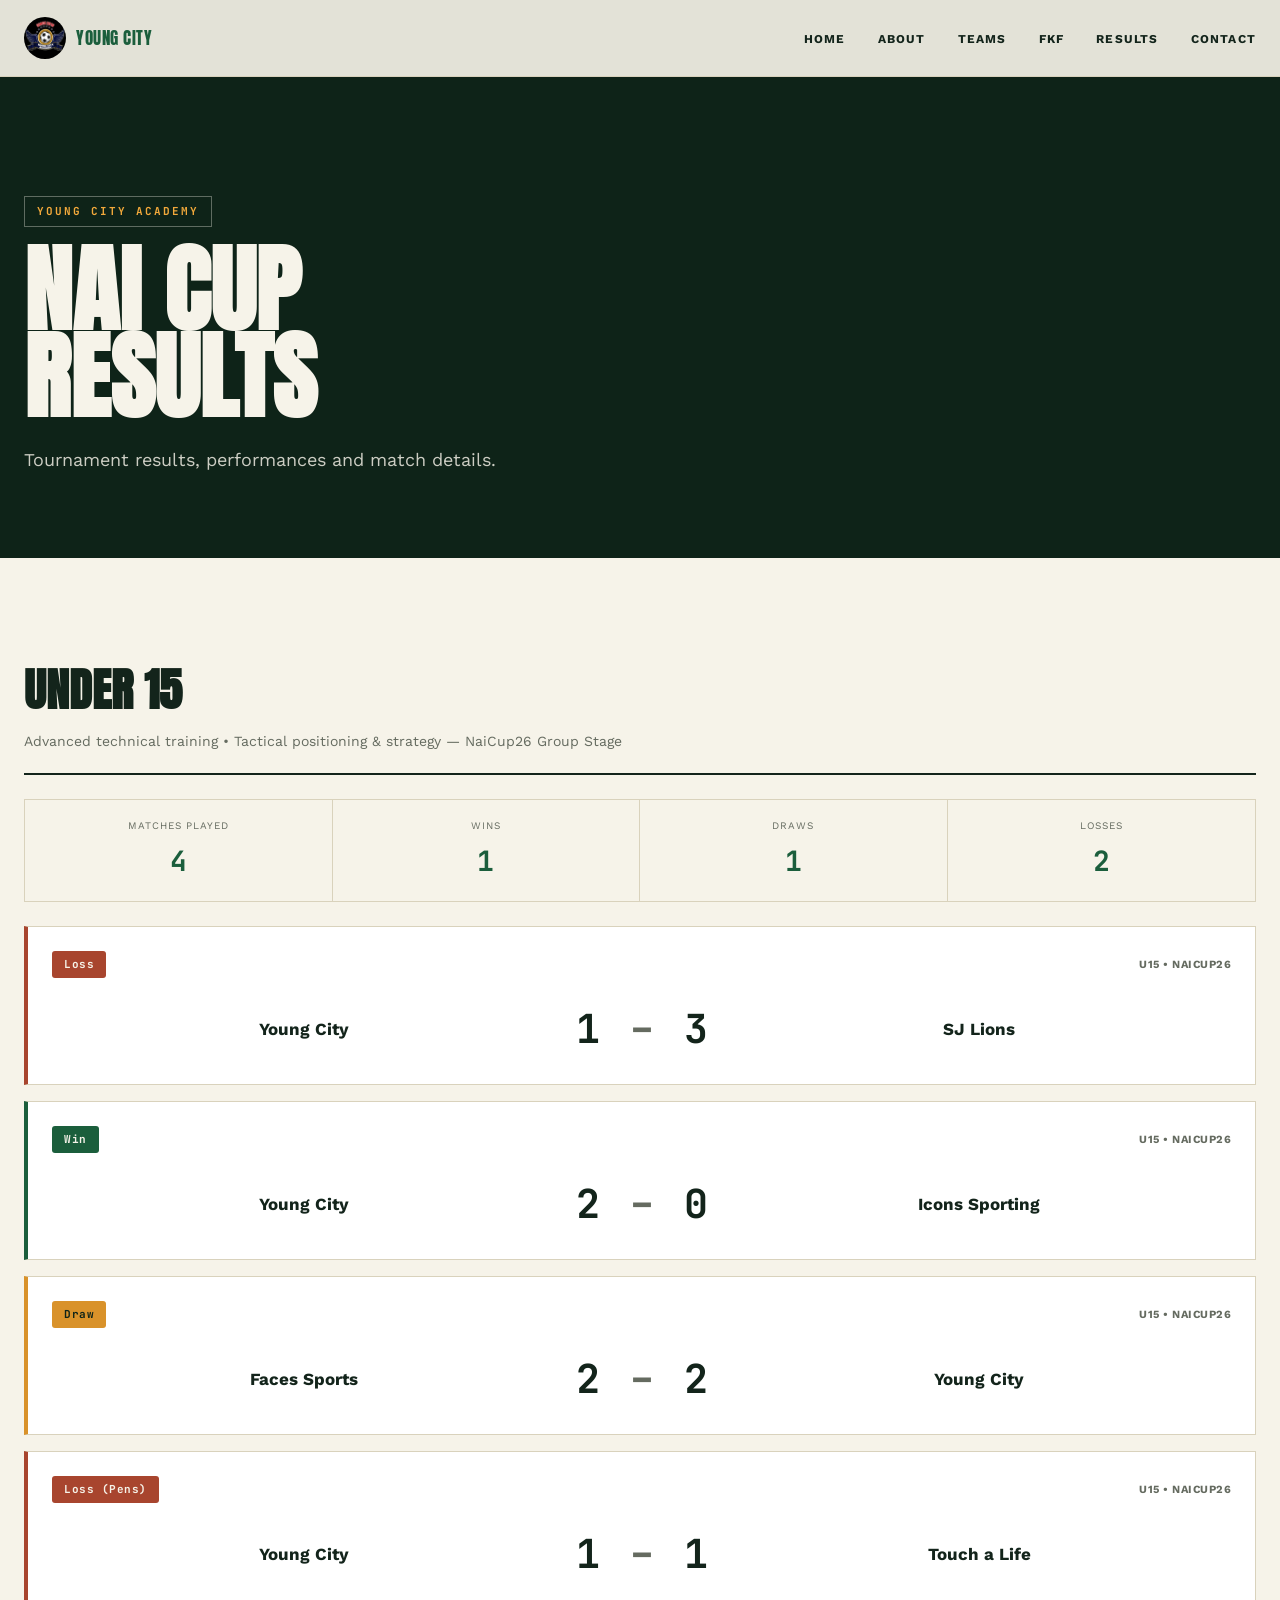
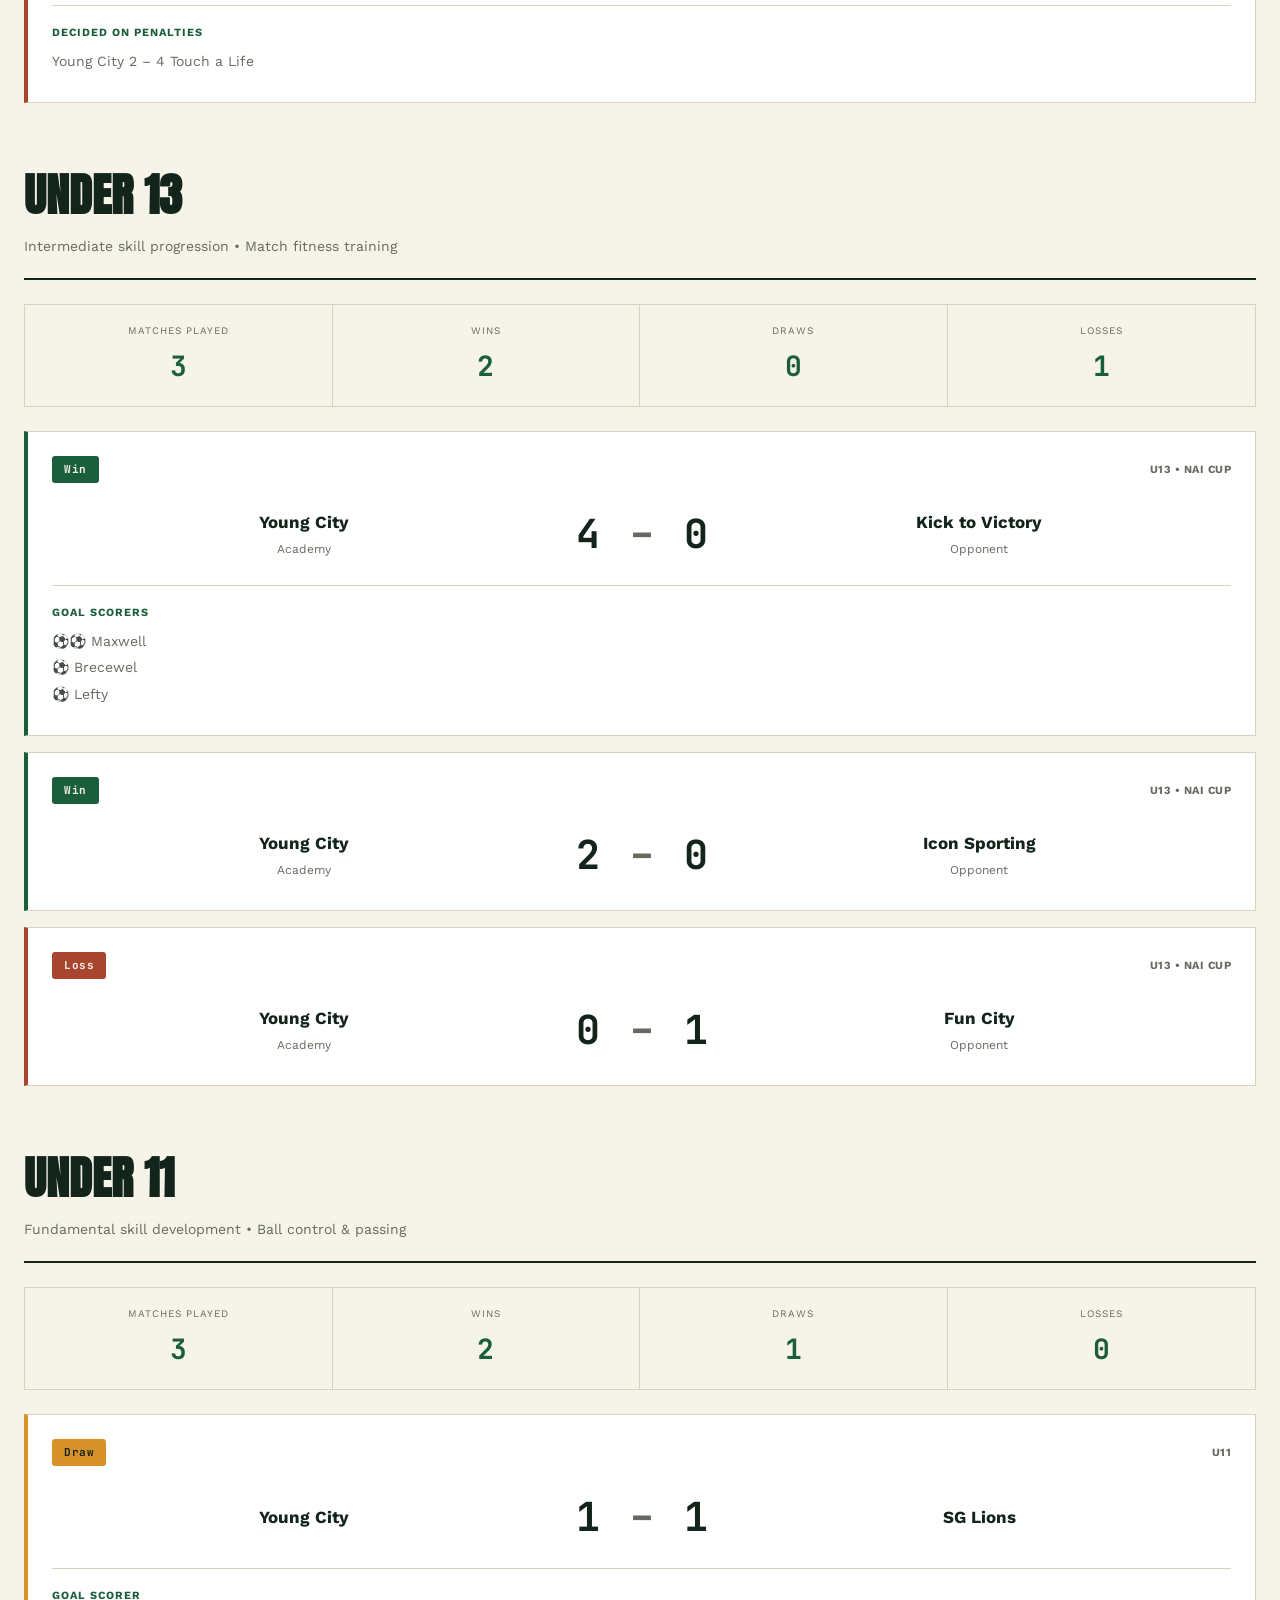
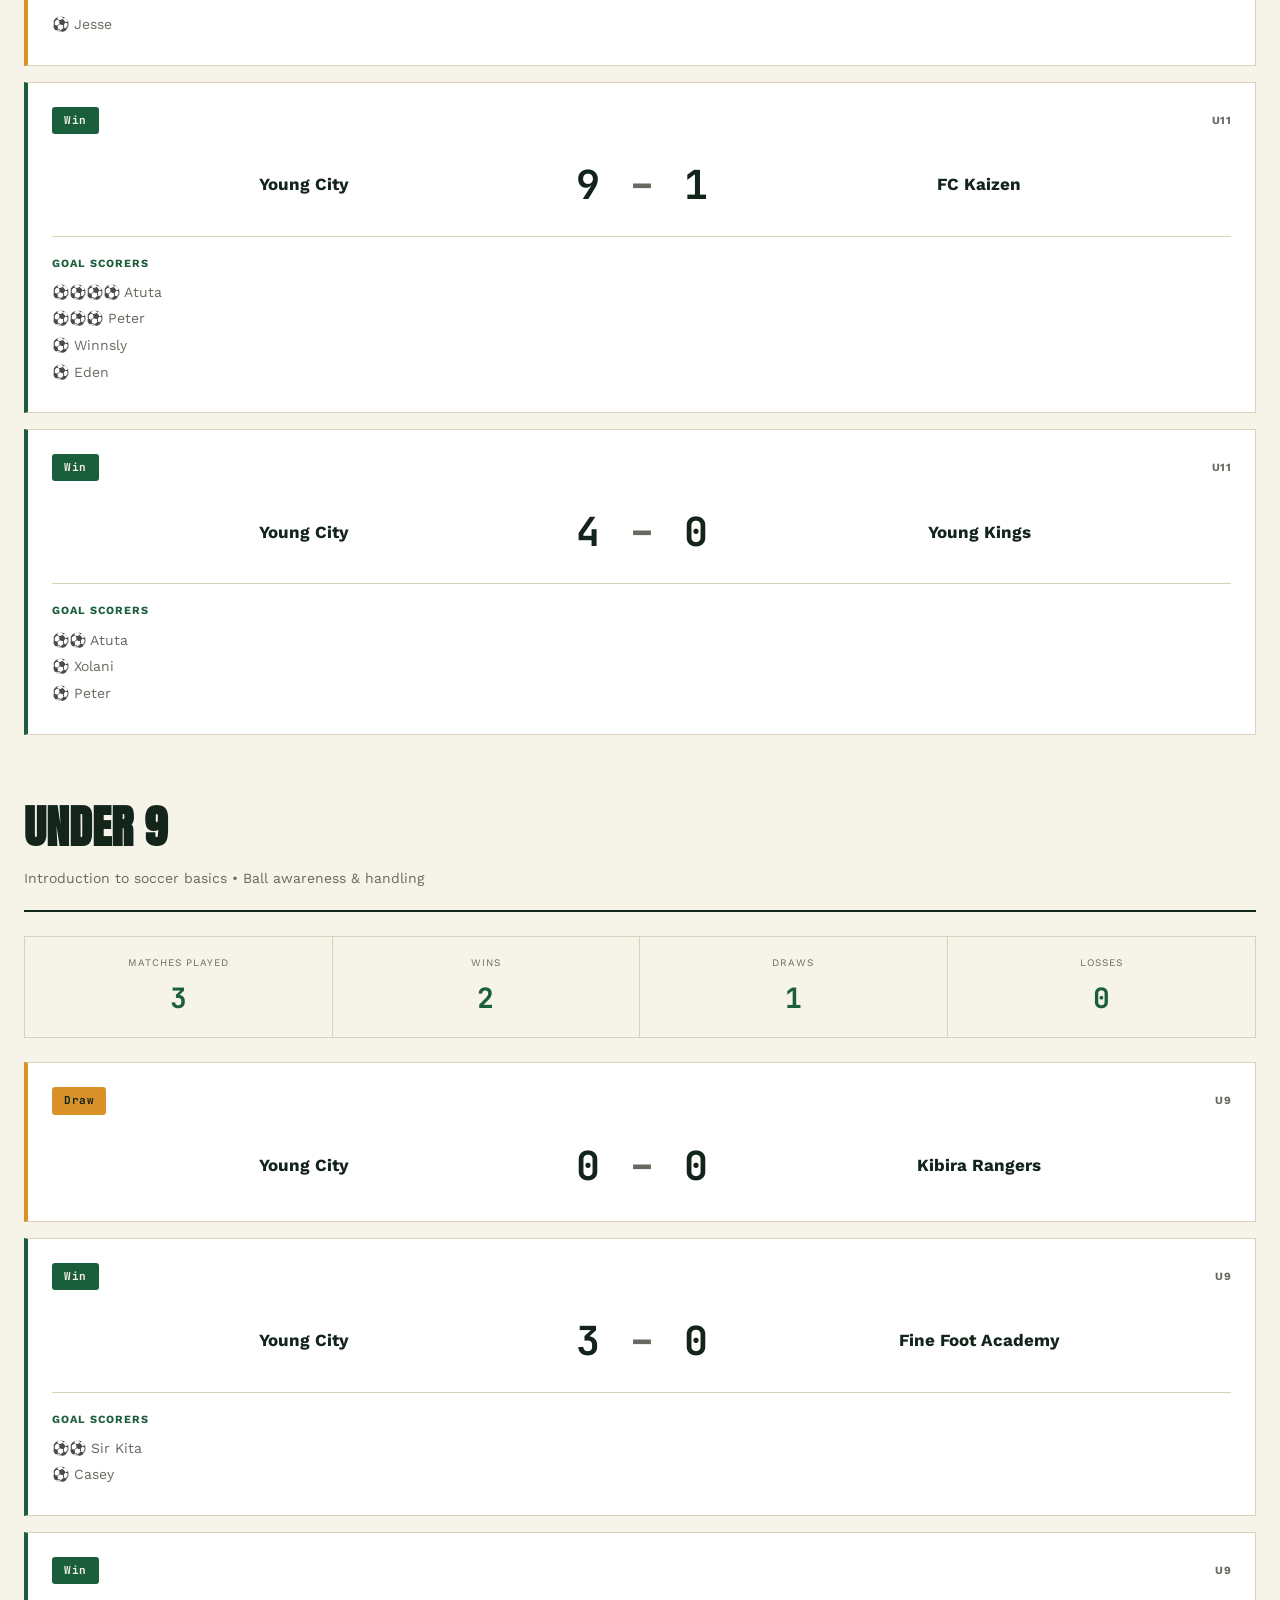
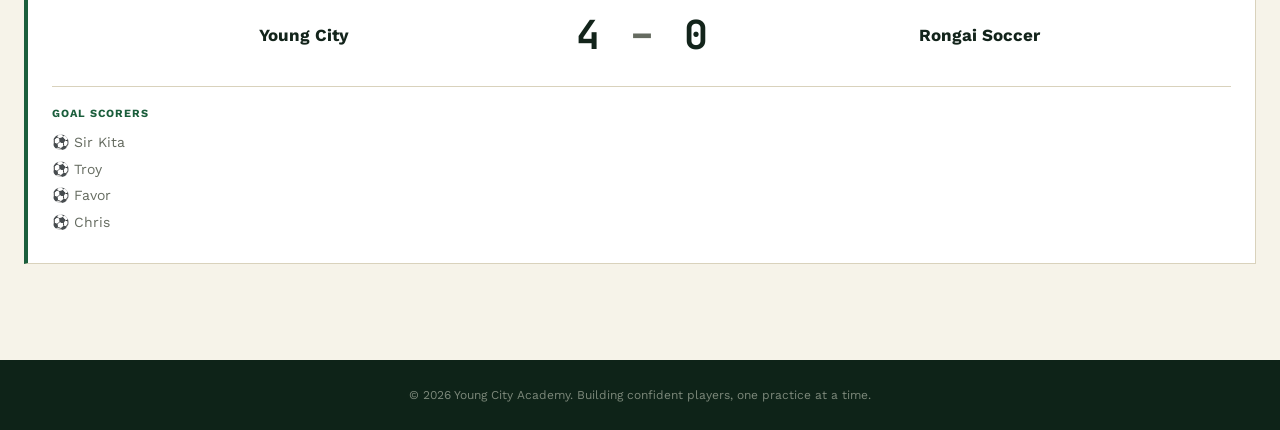
==== commit b99fbac2: "Update website" ====
--- a/results.html
+++ b/results.html
@@ -4,291 +4,235 @@
     <meta charset="UTF-8">
     <meta name="viewport" content="width=device-width, initial-scale=1.0">
     <title>Tournament Results - Young City Academy</title>
+    <meta name="description" content="NAI CUP tournament results for Young City Academy — U15, U13, U11 and U9.">
     <link rel="stylesheet" href="css/style.css">
 </head>
 <body>
     <header>
         <nav class="navbar">
             <div class="logo">
-    <img src="images/LOGO.jpg" alt="Young City Academy">
-</div></div>
+                <img src="images/LOGO.jpg" alt="Young City Academy crest">
+                <span class="logo-text">Young City</span>
+            </div>
             <button class="menu-toggle" aria-expanded="false" aria-label="Open menu">
-                <span></span>
-                <span></span>
-                <span></span>
+                <span></span><span></span><span></span>
             </button>
             <ul class="nav-links">
                 <li><a href="index.html#home">Home</a></li>
                 <li><a href="index.html#about">About</a></li>
-                <li><a href="index.html#category">Category</a></li>
-                <li><a href="index.html#matches">Matches</a></li>
+                <li><a href="index.html#category">Teams</a></li>
+                <li><a href="index.html#competitions">FKF</a></li>
                 <li><a href="results.html">Results</a></li>
-                <li><a href="index.html#gallery">Gallery</a></li>
                 <li><a href="index.html#contact">Contact</a></li>
             </ul>
         </nav>
     </header>
 
     <main>
-        </section> <section class="hero" id="results-hero">
-    <div class="hero-content">
-
-        <p class="eyebrow">YOUNG CITY ACADEMY</p>
-
-        <h1>NAI CUP<br>RESULTS</h1>
-
-        <p>
-            Tournament results, performances and match details.
-        </p>
-
-    </div>
-</section>
-
-<section class="results-section">
-    <div class="results-container">
+        <section class="results-hero" id="results-hero">
+            <div class="hero-content">
+                <p class="eyebrow">Young City Academy</p>
+                <h1>NAI Cup<br>Results</h1>
+                <p>Tournament results, performances and match details.</p>
+            </div>
+        </section>
+
         <section class="results-section">
             <div class="results-container">
-                
+
                 <!-- UNDER 15 -->
                 <div class="results-category">
                     <div class="category-header">
                         <h2>Under 15</h2>
-                        <p>Advanced technical training • Tactical positioning & strategy</p>
-                    </div>
-                    <div class="results-content">
-                        <div class="results-stats">
-                            <div class="stat-box">
-                                <span>Matches Played</span>
-                                <strong>—</strong>
-                            </div>
-                            <div class="stat-box">
-                                <span>Wins</span>
-                                <strong>—</strong>
-                            </div>
-                            <div class="stat-box">
-                                <span>Draws</span>
-                                <strong>—</strong>
-                            </div>
-                            <div class="stat-box">
-                                <span>Losses</span>
-                                <strong>—</strong>
-                            </div>
-                        </div>
-                        <div class="results-matches">
-                            <p style="text-align: center; color: #999; padding: 2rem;">Results coming soon...</p>
+                        <p>Advanced technical training • Tactical positioning &amp; strategy — NaiCup26 Group Stage</p>
+                    </div>
+
+                    <div class="results-stats">
+                        <div class="stat-box"><span>Matches Played</span><strong>4</strong></div>
+                        <div class="stat-box"><span>Wins</span><strong>1</strong></div>
+                        <div class="stat-box"><span>Draws</span><strong>1</strong></div>
+                        <div class="stat-box"><span>Losses</span><strong>2</strong></div>
+                    </div>
+
+                    <div class="results-matches">
+                        <div class="result-match loss">
+                            <div class="match-top">
+                                <span class="result-badge loss-badge">Loss</span>
+                                <span class="match-type">U15 • NaiCup26</span>
+                            </div>
+                            <div class="result-score">
+                                <div class="team"><strong>Young City</strong></div>
+                                <div class="score-display">1 <span>–</span> 3</div>
+                                <div class="team"><strong>SJ Lions</strong></div>
+                            </div>
+                        </div>
+
+                        <div class="result-match win">
+                            <div class="match-top">
+                                <span class="result-badge">Win</span>
+                                <span class="match-type">U15 • NaiCup26</span>
+                            </div>
+                            <div class="result-score">
+                                <div class="team"><strong>Young City</strong></div>
+                                <div class="score-display">2 <span>–</span> 0</div>
+                                <div class="team"><strong>Icons Sporting</strong></div>
+                            </div>
+                        </div>
+
+                        <div class="result-match draw">
+                            <div class="match-top">
+                                <span class="result-badge draw-badge">Draw</span>
+                                <span class="match-type">U15 • NaiCup26</span>
+                            </div>
+                            <div class="result-score">
+                                <div class="team"><strong>Faces Sports</strong></div>
+                                <div class="score-display">2 <span>–</span> 2</div>
+                                <div class="team"><strong>Young City</strong></div>
+                            </div>
+                        </div>
+
+                        <div class="result-match loss">
+                            <div class="match-top">
+                                <span class="result-badge loss-badge">Loss (Pens)</span>
+                                <span class="match-type">U15 • NaiCup26</span>
+                            </div>
+                            <div class="result-score">
+                                <div class="team"><strong>Young City</strong></div>
+                                <div class="score-display">1 <span>–</span> 1</div>
+                                <div class="team"><strong>Touch a Life</strong></div>
+                            </div>
+                            <div class="result-detail">
+                                <h4>Decided on penalties</h4>
+                                <p>Young City 2 – 4 Touch a Life</p>
+                            </div>
                         </div>
                     </div>
                 </div>
 
                 <!-- UNDER 13 -->
-                
-                    <!-- UNDER 13 -->
-<div class="results-category">
-
-    <div class="category-header">
-        <h2>Under 13</h2>
-        <p>Intermediate skill progression • Match fitness training</p>
-    </div>
-
-    <div class="results-content">
-
-        <!-- U13 STATS -->
-        <div class="results-stats">
-
-            <div class="stat-box">
-                <span>Matches Played</span>
-                <strong>3</strong>
-            </div>
-
-            <div class="stat-box">
-                <span>Wins</span>
-                <strong>2</strong>
-            </div>
-
-            <div class="stat-box">
-                <span>Draws</span>
-                <strong>0</strong>
-            </div>
-
-            <div class="stat-box">
-                <span>Losses</span>
-                <strong>1</strong>
-            </div>
-
-        </div>
-
-
-        <!-- U13 MATCHES -->
-        <div class="results-matches">
-
-
-            <!-- MATCH 1 -->
-            <div class="result-match win">
-
-                <div class="match-top">
-                    <span class="result-badge">WIN</span>
-                    <span class="match-type">U13 • NAI CUP</span>
+                <div class="results-category">
+                    <div class="category-header">
+                        <h2>Under 13</h2>
+                        <p>Intermediate skill progression • Match fitness training</p>
+                    </div>
+
+                    <div class="results-stats">
+                        <div class="stat-box"><span>Matches Played</span><strong>3</strong></div>
+                        <div class="stat-box"><span>Wins</span><strong>2</strong></div>
+                        <div class="stat-box"><span>Draws</span><strong>0</strong></div>
+                        <div class="stat-box"><span>Losses</span><strong>1</strong></div>
+                    </div>
+
+                    <div class="results-matches">
+                        <div class="result-match win">
+                            <div class="match-top">
+                                <span class="result-badge">Win</span>
+                                <span class="match-type">U13 • NAI Cup</span>
+                            </div>
+                            <div class="result-score">
+                                <div class="team"><strong>Young City</strong><span>Academy</span></div>
+                                <div class="score-display">4 <span>–</span> 0</div>
+                                <div class="team"><strong>Kick to Victory</strong><span>Opponent</span></div>
+                            </div>
+                            <div class="result-detail">
+                                <h4>Goal Scorers</h4>
+                                <p>⚽⚽ Maxwell</p>
+                                <p>⚽ Brecewel</p>
+                                <p>⚽ Lefty</p>
+                            </div>
+                        </div>
+
+                        <div class="result-match win">
+                            <div class="match-top">
+                                <span class="result-badge">Win</span>
+                                <span class="match-type">U13 • NAI Cup</span>
+                            </div>
+                            <div class="result-score">
+                                <div class="team"><strong>Young City</strong><span>Academy</span></div>
+                                <div class="score-display">2 <span>–</span> 0</div>
+                                <div class="team"><strong>Icon Sporting</strong><span>Opponent</span></div>
+                            </div>
+                        </div>
+
+                        <div class="result-match loss">
+                            <div class="match-top">
+                                <span class="result-badge loss-badge">Loss</span>
+                                <span class="match-type">U13 • NAI Cup</span>
+                            </div>
+                            <div class="result-score">
+                                <div class="team"><strong>Young City</strong><span>Academy</span></div>
+                                <div class="score-display">0 <span>–</span> 1</div>
+                                <div class="team"><strong>Fun City</strong><span>Opponent</span></div>
+                            </div>
+                        </div>
+                    </div>
                 </div>
 
-                <div class="result-score">
-
-                    <div class="team">
-                        <strong>Young City</strong>
-                        <span>Academy</span>
-                    </div>
-
-                    <div class="score-display">
-                        4 <span>–</span> 0
-                    </div>
-
-                    <div class="team">
-                        <strong>Kick to Victory</strong>
-                        <span>Opponent</span>
-                    </div>
-
-                </div>
-
-                <div class="result-detail">
-
-                    <h4>GOAL SCORERS</h4>
-
-                    <p>⚽⚽ Maxwell</p>
-                    <p>⚽ Brecewel</p>
-                    <p>⚽ Lefty</p>
-
-                </div>
-
-            </div>
-
-
-            <!-- MATCH 2 -->
-            <div class="result-match win">
-
-                <div class="match-top">
-                    <span class="result-badge">WIN</span>
-                    <span class="match-type">U13 • NAI CUP</span>
-                </div>
-
-                <div class="result-score">
-
-                    <div class="team">
-                        <strong>Young City</strong>
-                        <span>Academy</span>
-                    </div>
-
-                    <div class="score-display">
-                        2 <span>–</span> 0
-                    </div>
-
-                    <div class="team">
-                        <strong>Icon Sporting</strong>
-                        <span>Opponent</span>
-                    </div>
-
-                </div>
-
-            </div>
-
-
-            <!-- MATCH 3 -->
-            <div class="result-match loss">
-
-                <div class="match-top">
-                    <span class="result-badge loss-badge">LOSS</span>
-                    <span class="match-type">U13 • NAI CUP</span>
-                </div>
-
-                <div class="result-score">
-
-                    <div class="team">
-                        <strong>Young City</strong>
-                        <span>Academy</span>
-                    </div>
-
-                    <div class="score-display">
-                        0 <span>–</span> 1
-                    </div>
-
-                    <div class="team">
-                        <strong>Fun City</strong>
-                        <span>Opponent</span>
-                    </div>
-
-                </div>
-
-            </div>
-
-
-        </div>
-
-    </div>
-
-</div>
                 <!-- UNDER 11 -->
                 <div class="results-category">
                     <div class="category-header">
                         <h2>Under 11</h2>
-                        <p>Fundamental skill development • Ball control & passing</p>
-                    </div>
-                    <div class="results-content">
-                        <div class="results-stats">
-                            <div class="stat-box">
-                                <span>Matches Played</span>
-                                <strong>3</strong>
-                            </div>
-                            <div class="stat-box">
-                                <span>Wins</span>
-                                <strong>3</strong>
-                            </div>
-                            <div class="stat-box">
-                                <span>Draws</span>
-                                <strong>1</strong>
-                            </div>
-                            <div class="stat-box">
-                                <span>Losses</span>
-                                <strong>0</strong>
-                            </div>
-                        </div>
-                        <div class="results-matches">
-                            <div class="result-match draw">
-                                <div class="result-score">
-                                    <h3>Young City</h3>
-                                    <div class="score-display">1 - 1</div>
-                                    <h3>SG Lions</h3>
-                                </div>
-                                <div class="result-detail">
-                                    <h4>⚽ Goal Scorer</h4>
-                                    <p>⚽ Jesse</p>
-                                </div>
-                            </div>
-
-                            <div class="result-match win">
-                                <div class="result-score">
-                                    <h3>Young City</h3>
-                                    <div class="score-display">9 - 1</div>
-                                    <h3>FC Kaizen</h3>
-                                </div>
-                                <div class="result-detail">
-                                    <h4>⚽ Goal Scorers</h4>
-                                    <p>⚽⚽⚽⚽ Atuta</p>
-                                    <p>⚽⚽⚽ Peter</p>
-                                    <p>⚽ Winnsly</p>
-                                    <p>⚽ Eden</p>
-                                </div>
-                            </div>
-
-                            <div class="result-match win">
-                                <div class="result-score">
-                                    <h3>Young City</h3>
-                                    <div class="score-display">4 - 0</div>
-                                    <h3>Young Kings</h3>
-                                </div>
-                                <div class="result-detail">
-                                    <h4>⚽ Goal Scorers</h4>
-                                    <p>⚽⚽ Atuta</p>
-                                    <p>⚽ Xolani</p>
-                                    <p>⚽ Peter</p>
-                                </div>
+                        <p>Fundamental skill development • Ball control &amp; passing</p>
+                    </div>
+
+                    <div class="results-stats">
+                        <div class="stat-box"><span>Matches Played</span><strong>3</strong></div>
+                        <div class="stat-box"><span>Wins</span><strong>2</strong></div>
+                        <div class="stat-box"><span>Draws</span><strong>1</strong></div>
+                        <div class="stat-box"><span>Losses</span><strong>0</strong></div>
+                    </div>
+
+                    <div class="results-matches">
+                        <div class="result-match draw">
+                            <div class="match-top">
+                                <span class="result-badge draw-badge">Draw</span>
+                                <span class="match-type">U11</span>
+                            </div>
+                            <div class="result-score">
+                                <div class="team"><strong>Young City</strong></div>
+                                <div class="score-display">1 <span>–</span> 1</div>
+                                <div class="team"><strong>SG Lions</strong></div>
+                            </div>
+                            <div class="result-detail">
+                                <h4>Goal Scorer</h4>
+                                <p>⚽ Jesse</p>
+                            </div>
+                        </div>
+
+                        <div class="result-match win">
+                            <div class="match-top">
+                                <span class="result-badge">Win</span>
+                                <span class="match-type">U11</span>
+                            </div>
+                            <div class="result-score">
+                                <div class="team"><strong>Young City</strong></div>
+                                <div class="score-display">9 <span>–</span> 1</div>
+                                <div class="team"><strong>FC Kaizen</strong></div>
+                            </div>
+                            <div class="result-detail">
+                                <h4>Goal Scorers</h4>
+                                <p>⚽⚽⚽⚽ Atuta</p>
+                                <p>⚽⚽⚽ Peter</p>
+                                <p>⚽ Winnsly</p>
+                                <p>⚽ Eden</p>
+                            </div>
+                        </div>
+
+                        <div class="result-match win">
+                            <div class="match-top">
+                                <span class="result-badge">Win</span>
+                                <span class="match-type">U11</span>
+                            </div>
+                            <div class="result-score">
+                                <div class="team"><strong>Young City</strong></div>
+                                <div class="score-display">4 <span>–</span> 0</div>
+                                <div class="team"><strong>Young Kings</strong></div>
+                            </div>
+                            <div class="result-detail">
+                                <h4>Goal Scorers</h4>
+                                <p>⚽⚽ Atuta</p>
+                                <p>⚽ Xolani</p>
+                                <p>⚽ Peter</p>
                             </div>
                         </div>
                     </div>
@@ -298,62 +242,62 @@
                 <div class="results-category">
                     <div class="category-header">
                         <h2>Under 9</h2>
-                        <p>Introduction to soccer basics • Ball awareness & handling</p>
-                    </div>
-                    <div class="results-content">
-                        <div class="results-stats">
-                            <div class="stat-box">
-                                <span>Matches Played</span>
-                                <strong>3</strong>
-                            </div>
-                            <div class="stat-box">
-                                <span>Wins</span>
-                                <strong>2</strong>
-                            </div>
-                            <div class="stat-box">
-                                <span>Draws</span>
-                                <strong>1</strong>
-                            </div>
-                            <div class="stat-box">
-                                <span>Losses</span>
-                                <strong>0</strong>
-                            </div>
-                        </div>
-                        <div class="results-matches">
-                            <div class="result-match draw">
-                                <div class="result-score">
-                                    <h3>Young City</h3>
-                                    <div class="score-display">0 - 0</div>
-                                    <h3>Kibira Rangers</h3>
-                                </div>
-                            </div>
-
-                            <div class="result-match win">
-                                <div class="result-score">
-                                    <h3>Young City</h3>
-                                    <div class="score-display">3 - 0</div>
-                                    <h3>Fine Foot Academy</h3>
-                                </div>
-                                <div class="result-detail">
-                                    <h4>⚽ Goal Scorers</h4>
-                                    <p>⚽⚽ Sir Kita</p>
-                                    <p>⚽ Casey</p>
-                                </div>
-                            </div>
-
-                            <div class="result-match win">
-                                <div class="result-score">
-                                    <h3>Young City</h3>
-                                    <div class="score-display">4 - 0</div>
-                                    <h3>Rongai Soccer</h3>
-                                </div>
-                                <div class="result-detail">
-                                    <h4>⚽ Goal Scorers</h4>
-                                    <p>⚽ Sir Kita</p>
-                                    <p>⚽ Troy</p>
-                                    <p>⚽ Favor</p>
-                                    <p>⚽ Chris</p>
-                                </div>
+                        <p>Introduction to soccer basics • Ball awareness &amp; handling</p>
+                    </div>
+
+                    <div class="results-stats">
+                        <div class="stat-box"><span>Matches Played</span><strong>3</strong></div>
+                        <div class="stat-box"><span>Wins</span><strong>2</strong></div>
+                        <div class="stat-box"><span>Draws</span><strong>1</strong></div>
+                        <div class="stat-box"><span>Losses</span><strong>0</strong></div>
+                    </div>
+
+                    <div class="results-matches">
+                        <div class="result-match draw">
+                            <div class="match-top">
+                                <span class="result-badge draw-badge">Draw</span>
+                                <span class="match-type">U9</span>
+                            </div>
+                            <div class="result-score">
+                                <div class="team"><strong>Young City</strong></div>
+                                <div class="score-display">0 <span>–</span> 0</div>
+                                <div class="team"><strong>Kibira Rangers</strong></div>
+                            </div>
+                        </div>
+
+                        <div class="result-match win">
+                            <div class="match-top">
+                                <span class="result-badge">Win</span>
+                                <span class="match-type">U9</span>
+                            </div>
+                            <div class="result-score">
+                                <div class="team"><strong>Young City</strong></div>
+                                <div class="score-display">3 <span>–</span> 0</div>
+                                <div class="team"><strong>Fine Foot Academy</strong></div>
+                            </div>
+                            <div class="result-detail">
+                                <h4>Goal Scorers</h4>
+                                <p>⚽⚽ Sir Kita</p>
+                                <p>⚽ Casey</p>
+                            </div>
+                        </div>
+
+                        <div class="result-match win">
+                            <div class="match-top">
+                                <span class="result-badge">Win</span>
+                                <span class="match-type">U9</span>
+                            </div>
+                            <div class="result-score">
+                                <div class="team"><strong>Young City</strong></div>
+                                <div class="score-display">4 <span>–</span> 0</div>
+                                <div class="team"><strong>Rongai Soccer</strong></div>
+                            </div>
+                            <div class="result-detail">
+                                <h4>Goal Scorers</h4>
+                                <p>⚽ Sir Kita</p>
+                                <p>⚽ Troy</p>
+                                <p>⚽ Favor</p>
+                                <p>⚽ Chris</p>
                             </div>
                         </div>
                     </div>
--- a/css/style.css
+++ b/css/style.css
@@ -1,4 +1,3 @@
-
 /* =========================================================
    YOUNG CITY ACADEMY — 2026 Redesign
    Concept: matchday scoreboard meets grassroots pitch.
@@ -417,6 +416,88 @@
     font-weight: 700;
     color: var(--ink);
 }
+
+/* =========================
+   TRAINING & LOCATION
+   ========================= */
+
+.training { background: var(--chalk); }
+
+.training-grid {
+    width: min(calc(100% - 48px), var(--container));
+    margin-inline: auto;
+    display: grid;
+    grid-template-columns: repeat(3, 1fr);
+    gap: 1px;
+    background: var(--line);
+    border: 1px solid var(--line);
+    margin-bottom: 40px;
+}
+
+.schedule-card {
+    background: var(--chalk);
+    padding: 30px 26px;
+}
+
+.schedule-day {
+    font-family: var(--font-mono);
+    font-size: 11px;
+    font-weight: 700;
+    letter-spacing: 1.5px;
+    text-transform: uppercase;
+    color: var(--pitch);
+    margin-bottom: 10px;
+}
+
+.schedule-time {
+    font-family: var(--font-display);
+    font-size: 30px;
+    line-height: 1;
+    text-transform: uppercase;
+    margin-bottom: 12px;
+}
+
+.schedule-card p { color: var(--grey); font-size: 14px; line-height: 1.6; }
+.schedule-card p b { color: var(--ink); }
+
+.location-card {
+    width: min(calc(100% - 48px), var(--container));
+    margin-inline: auto;
+    background: var(--pitch-dark);
+    color: var(--chalk);
+    padding: 44px;
+    display: flex;
+    justify-content: space-between;
+    align-items: center;
+    flex-wrap: wrap;
+    gap: 28px;
+}
+
+.location-info h3 {
+    font-family: var(--font-display);
+    font-size: clamp(22px, 3vw, 30px);
+    text-transform: uppercase;
+    margin-bottom: 10px;
+}
+
+.location-info p { color: #C7D0C8; font-size: 14px; max-width: 480px; line-height: 1.7; }
+
+.location-btn {
+    display: inline-flex;
+    align-items: center;
+    justify-content: center;
+    min-height: 50px;
+    padding: 0 24px;
+    background: var(--gold);
+    color: var(--pitch-dark);
+    font-size: 12px;
+    font-weight: 800;
+    letter-spacing: 1px;
+    text-transform: uppercase;
+    white-space: nowrap;
+    transition: transform 0.2s ease;
+}
+.location-btn:hover { transform: translateY(-3px); }
 
 /* =========================
    FKF COMPETITION — dark scoreboard section
@@ -774,6 +855,9 @@
 
     .contact-card { flex-direction: column; align-items: flex-start; }
 
+    .training-grid { grid-template-columns: 1fr; }
+    .location-card { flex-direction: column; align-items: flex-start; }
+
     .results-stats { grid-template-columns: 1fr 1fr; }
 }
 
@@ -805,5 +889,4 @@
 a:focus-visible, button:focus-visible {
     outline: 3px solid var(--gold);
     outline-offset: 3px;
-}
-
+}
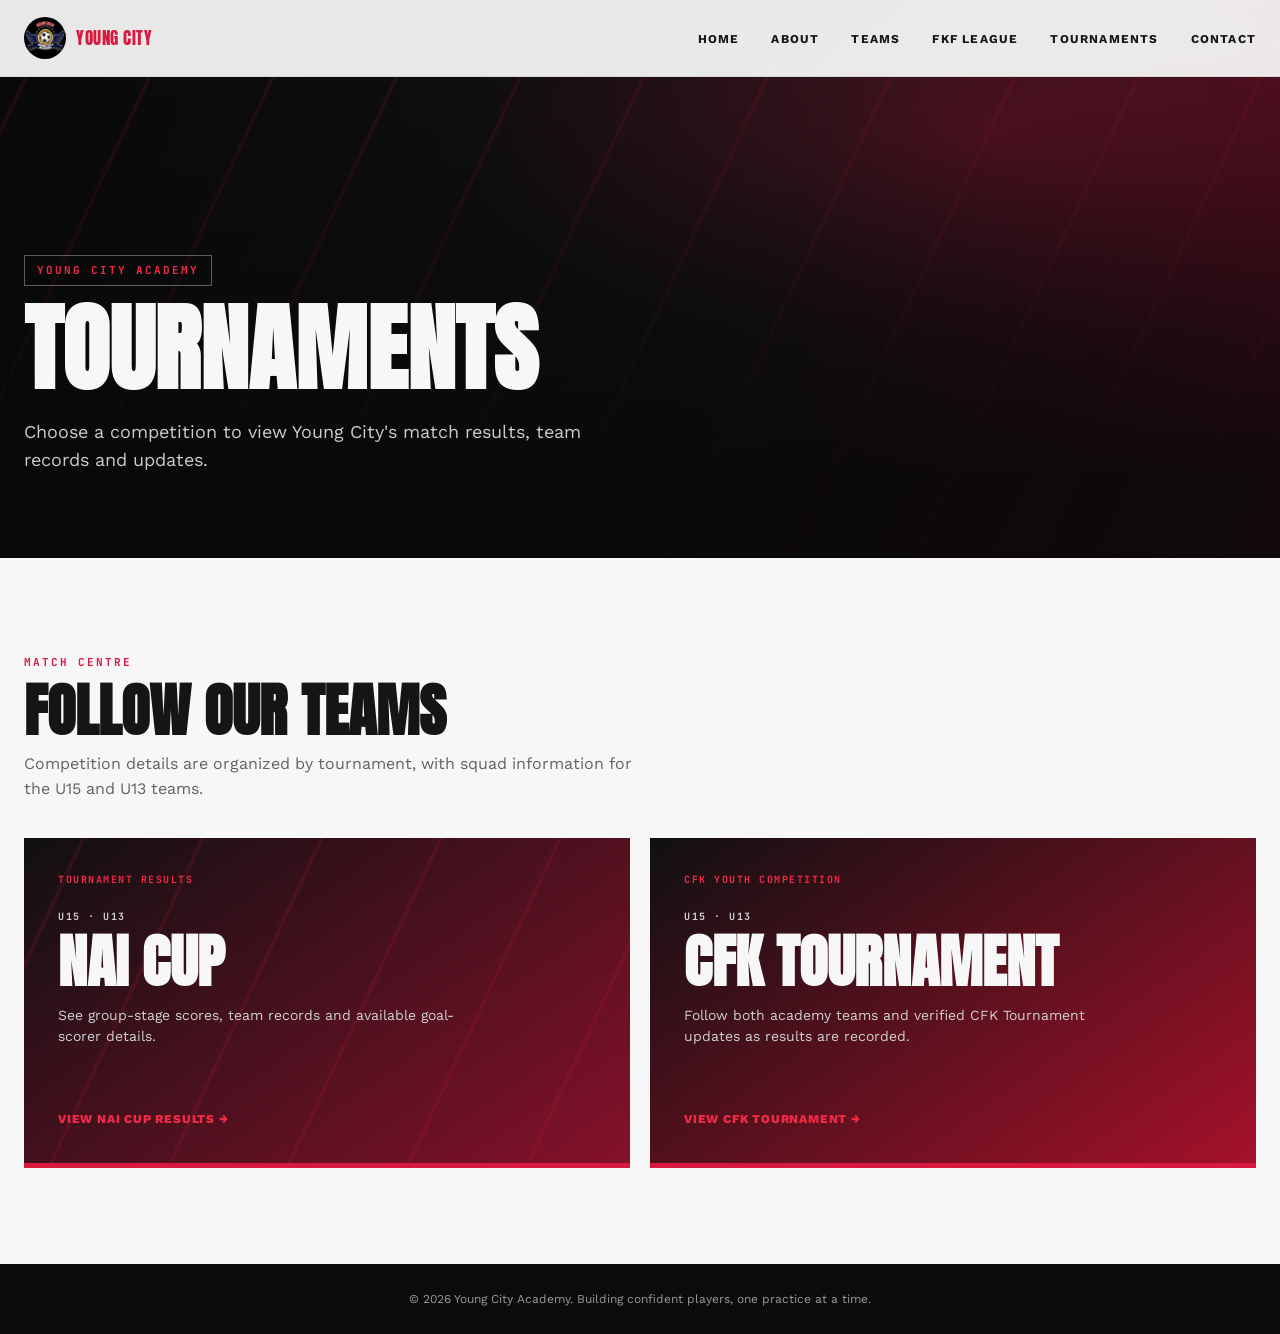
==== commit b2499d16: "Update Young City website and tournament pages" ====
--- a/results.html
+++ b/results.html
@@ -3,17 +3,17 @@
 <head>
     <meta charset="UTF-8">
     <meta name="viewport" content="width=device-width, initial-scale=1.0">
-    <title>Tournament Results - Young City Academy</title>
-    <meta name="description" content="NAI CUP tournament results for Young City Academy — U15, U13, U11 and U9.">
+    <title>Tournaments - Young City Academy</title>
+    <meta name="description" content="Explore Young City Academy tournament results and team updates for the NAI Cup and CFK youth competition.">
     <link rel="stylesheet" href="css/style.css">
 </head>
 <body>
     <header>
         <nav class="navbar">
-            <div class="logo">
+            <a class="logo" href="index.html">
                 <img src="images/LOGO.jpg" alt="Young City Academy crest">
                 <span class="logo-text">Young City</span>
-            </div>
+            </a>
             <button class="menu-toggle" aria-expanded="false" aria-label="Open menu">
                 <span></span><span></span><span></span>
             </button>
@@ -21,288 +21,45 @@
                 <li><a href="index.html#home">Home</a></li>
                 <li><a href="index.html#about">About</a></li>
                 <li><a href="index.html#category">Teams</a></li>
-                <li><a href="index.html#competitions">FKF</a></li>
-                <li><a href="results.html">Results</a></li>
+                <li><a href="index.html#competitions">FKF League</a></li>
+                <li><a href="results.html" aria-current="page">Tournaments</a></li>
                 <li><a href="index.html#contact">Contact</a></li>
             </ul>
         </nav>
     </header>
 
     <main>
-        <section class="results-hero" id="results-hero">
+        <section class="results-hero tournament-hero">
             <div class="hero-content">
                 <p class="eyebrow">Young City Academy</p>
-                <h1>NAI Cup<br>Results</h1>
-                <p>Tournament results, performances and match details.</p>
+                <h1>Tournaments</h1>
+                <p>Choose a competition to view Young City's match results, team records and updates.</p>
             </div>
         </section>
 
-        <section class="results-section">
-            <div class="results-container">
+        <section class="tournaments-section" aria-labelledby="tournaments-heading">
+            <div class="tournaments-intro">
+                <span class="section-tag">Match Centre</span>
+                <h2 id="tournaments-heading">Follow Our Teams</h2>
+                <p>Competition details are organized by tournament, with squad information for the U15 and U13 teams.</p>
+            </div>
 
-                <!-- UNDER 15 -->
-                <div class="results-category">
-                    <div class="category-header">
-                        <h2>Under 15</h2>
-                        <p>Advanced technical training • Tactical positioning &amp; strategy — NaiCup26 Group Stage</p>
-                    </div>
+            <div class="tournament-grid">
+                <a class="tournament-card nai-cup-card" href="nai-cup.html">
+                    <span class="tournament-card-label">Tournament Results</span>
+                    <span class="tournament-card-age">U15 · U13</span>
+                    <h3>NAI Cup</h3>
+                    <p>See group-stage scores, team records and available goal-scorer details.</p>
+                    <span class="tournament-card-link">View NAI Cup results <span aria-hidden="true">→</span></span>
+                </a>
 
-                    <div class="results-stats">
-                        <div class="stat-box"><span>Matches Played</span><strong>4</strong></div>
-                        <div class="stat-box"><span>Wins</span><strong>1</strong></div>
-                        <div class="stat-box"><span>Draws</span><strong>1</strong></div>
-                        <div class="stat-box"><span>Losses</span><strong>2</strong></div>
-                    </div>
-
-                    <div class="results-matches">
-                        <div class="result-match loss">
-                            <div class="match-top">
-                                <span class="result-badge loss-badge">Loss</span>
-                                <span class="match-type">U15 • NaiCup26</span>
-                            </div>
-                            <div class="result-score">
-                                <div class="team"><strong>Young City</strong></div>
-                                <div class="score-display">1 <span>–</span> 3</div>
-                                <div class="team"><strong>SJ Lions</strong></div>
-                            </div>
-                        </div>
-
-                        <div class="result-match win">
-                            <div class="match-top">
-                                <span class="result-badge">Win</span>
-                                <span class="match-type">U15 • NaiCup26</span>
-                            </div>
-                            <div class="result-score">
-                                <div class="team"><strong>Young City</strong></div>
-                                <div class="score-display">2 <span>–</span> 0</div>
-                                <div class="team"><strong>Icons Sporting</strong></div>
-                            </div>
-                        </div>
-
-                        <div class="result-match draw">
-                            <div class="match-top">
-                                <span class="result-badge draw-badge">Draw</span>
-                                <span class="match-type">U15 • NaiCup26</span>
-                            </div>
-                            <div class="result-score">
-                                <div class="team"><strong>Faces Sports</strong></div>
-                                <div class="score-display">2 <span>–</span> 2</div>
-                                <div class="team"><strong>Young City</strong></div>
-                            </div>
-                        </div>
-
-                        <div class="result-match loss">
-                            <div class="match-top">
-                                <span class="result-badge loss-badge">Loss (Pens)</span>
-                                <span class="match-type">U15 • NaiCup26</span>
-                            </div>
-                            <div class="result-score">
-                                <div class="team"><strong>Young City</strong></div>
-                                <div class="score-display">1 <span>–</span> 1</div>
-                                <div class="team"><strong>Touch a Life</strong></div>
-                            </div>
-                            <div class="result-detail">
-                                <h4>Decided on penalties</h4>
-                                <p>Young City 2 – 4 Touch a Life</p>
-                            </div>
-                        </div>
-                    </div>
-                </div>
-
-                <!-- UNDER 13 -->
-                <div class="results-category">
-                    <div class="category-header">
-                        <h2>Under 13</h2>
-                        <p>Intermediate skill progression • Match fitness training</p>
-                    </div>
-
-                    <div class="results-stats">
-                        <div class="stat-box"><span>Matches Played</span><strong>3</strong></div>
-                        <div class="stat-box"><span>Wins</span><strong>2</strong></div>
-                        <div class="stat-box"><span>Draws</span><strong>0</strong></div>
-                        <div class="stat-box"><span>Losses</span><strong>1</strong></div>
-                    </div>
-
-                    <div class="results-matches">
-                        <div class="result-match win">
-                            <div class="match-top">
-                                <span class="result-badge">Win</span>
-                                <span class="match-type">U13 • NAI Cup</span>
-                            </div>
-                            <div class="result-score">
-                                <div class="team"><strong>Young City</strong><span>Academy</span></div>
-                                <div class="score-display">4 <span>–</span> 0</div>
-                                <div class="team"><strong>Kick to Victory</strong><span>Opponent</span></div>
-                            </div>
-                            <div class="result-detail">
-                                <h4>Goal Scorers</h4>
-                                <p>⚽⚽ Maxwell</p>
-                                <p>⚽ Brecewel</p>
-                                <p>⚽ Lefty</p>
-                            </div>
-                        </div>
-
-                        <div class="result-match win">
-                            <div class="match-top">
-                                <span class="result-badge">Win</span>
-                                <span class="match-type">U13 • NAI Cup</span>
-                            </div>
-                            <div class="result-score">
-                                <div class="team"><strong>Young City</strong><span>Academy</span></div>
-                                <div class="score-display">2 <span>–</span> 0</div>
-                                <div class="team"><strong>Icon Sporting</strong><span>Opponent</span></div>
-                            </div>
-                        </div>
-
-                        <div class="result-match loss">
-                            <div class="match-top">
-                                <span class="result-badge loss-badge">Loss</span>
-                                <span class="match-type">U13 • NAI Cup</span>
-                            </div>
-                            <div class="result-score">
-                                <div class="team"><strong>Young City</strong><span>Academy</span></div>
-                                <div class="score-display">0 <span>–</span> 1</div>
-                                <div class="team"><strong>Fun City</strong><span>Opponent</span></div>
-                            </div>
-                        </div>
-                    </div>
-                </div>
-
-                <!-- UNDER 11 -->
-                <div class="results-category">
-                    <div class="category-header">
-                        <h2>Under 11</h2>
-                        <p>Fundamental skill development • Ball control &amp; passing</p>
-                    </div>
-
-                    <div class="results-stats">
-                        <div class="stat-box"><span>Matches Played</span><strong>3</strong></div>
-                        <div class="stat-box"><span>Wins</span><strong>2</strong></div>
-                        <div class="stat-box"><span>Draws</span><strong>1</strong></div>
-                        <div class="stat-box"><span>Losses</span><strong>0</strong></div>
-                    </div>
-
-                    <div class="results-matches">
-                        <div class="result-match draw">
-                            <div class="match-top">
-                                <span class="result-badge draw-badge">Draw</span>
-                                <span class="match-type">U11</span>
-                            </div>
-                            <div class="result-score">
-                                <div class="team"><strong>Young City</strong></div>
-                                <div class="score-display">1 <span>–</span> 1</div>
-                                <div class="team"><strong>SG Lions</strong></div>
-                            </div>
-                            <div class="result-detail">
-                                <h4>Goal Scorer</h4>
-                                <p>⚽ Jesse</p>
-                            </div>
-                        </div>
-
-                        <div class="result-match win">
-                            <div class="match-top">
-                                <span class="result-badge">Win</span>
-                                <span class="match-type">U11</span>
-                            </div>
-                            <div class="result-score">
-                                <div class="team"><strong>Young City</strong></div>
-                                <div class="score-display">9 <span>–</span> 1</div>
-                                <div class="team"><strong>FC Kaizen</strong></div>
-                            </div>
-                            <div class="result-detail">
-                                <h4>Goal Scorers</h4>
-                                <p>⚽⚽⚽⚽ Atuta</p>
-                                <p>⚽⚽⚽ Peter</p>
-                                <p>⚽ Winnsly</p>
-                                <p>⚽ Eden</p>
-                            </div>
-                        </div>
-
-                        <div class="result-match win">
-                            <div class="match-top">
-                                <span class="result-badge">Win</span>
-                                <span class="match-type">U11</span>
-                            </div>
-                            <div class="result-score">
-                                <div class="team"><strong>Young City</strong></div>
-                                <div class="score-display">4 <span>–</span> 0</div>
-                                <div class="team"><strong>Young Kings</strong></div>
-                            </div>
-                            <div class="result-detail">
-                                <h4>Goal Scorers</h4>
-                                <p>⚽⚽ Atuta</p>
-                                <p>⚽ Xolani</p>
-                                <p>⚽ Peter</p>
-                            </div>
-                        </div>
-                    </div>
-                </div>
-
-                <!-- UNDER 9 -->
-                <div class="results-category">
-                    <div class="category-header">
-                        <h2>Under 9</h2>
-                        <p>Introduction to soccer basics • Ball awareness &amp; handling</p>
-                    </div>
-
-                    <div class="results-stats">
-                        <div class="stat-box"><span>Matches Played</span><strong>3</strong></div>
-                        <div class="stat-box"><span>Wins</span><strong>2</strong></div>
-                        <div class="stat-box"><span>Draws</span><strong>1</strong></div>
-                        <div class="stat-box"><span>Losses</span><strong>0</strong></div>
-                    </div>
-
-                    <div class="results-matches">
-                        <div class="result-match draw">
-                            <div class="match-top">
-                                <span class="result-badge draw-badge">Draw</span>
-                                <span class="match-type">U9</span>
-                            </div>
-                            <div class="result-score">
-                                <div class="team"><strong>Young City</strong></div>
-                                <div class="score-display">0 <span>–</span> 0</div>
-                                <div class="team"><strong>Kibira Rangers</strong></div>
-                            </div>
-                        </div>
-
-                        <div class="result-match win">
-                            <div class="match-top">
-                                <span class="result-badge">Win</span>
-                                <span class="match-type">U9</span>
-                            </div>
-                            <div class="result-score">
-                                <div class="team"><strong>Young City</strong></div>
-                                <div class="score-display">3 <span>–</span> 0</div>
-                                <div class="team"><strong>Fine Foot Academy</strong></div>
-                            </div>
-                            <div class="result-detail">
-                                <h4>Goal Scorers</h4>
-                                <p>⚽⚽ Sir Kita</p>
-                                <p>⚽ Casey</p>
-                            </div>
-                        </div>
-
-                        <div class="result-match win">
-                            <div class="match-top">
-                                <span class="result-badge">Win</span>
-                                <span class="match-type">U9</span>
-                            </div>
-                            <div class="result-score">
-                                <div class="team"><strong>Young City</strong></div>
-                                <div class="score-display">4 <span>–</span> 0</div>
-                                <div class="team"><strong>Rongai Soccer</strong></div>
-                            </div>
-                            <div class="result-detail">
-                                <h4>Goal Scorers</h4>
-                                <p>⚽ Sir Kita</p>
-                                <p>⚽ Troy</p>
-                                <p>⚽ Favor</p>
-                                <p>⚽ Chris</p>
-                            </div>
-                        </div>
-                    </div>
-                </div>
-
+                <a class="tournament-card fkf-tournament-card" href="cfk-tournament.html">
+                    <span class="tournament-card-label">CFK Youth Competition</span>
+                    <span class="tournament-card-age">U15 · U13</span>
+                    <h3>CFK Tournament</h3>
+                    <p>Follow both academy teams and verified CFK Tournament updates as results are recorded.</p>
+                    <span class="tournament-card-link">View CFK tournament <span aria-hidden="true">→</span></span>
+                </a>
             </div>
         </section>
     </main>
@@ -313,4 +70,4 @@
 
     <script src="js/script.js"></script>
 </body>
-</html>+</html>
--- a/css/style.css
+++ b/css/style.css
@@ -1,24 +1,22 @@
 /* =========================================================
-   YOUNG CITY ACADEMY — 2026 Redesign
-   Concept: matchday scoreboard meets grassroots pitch.
-   Palette pulled from turf, chalk lines and a Nairobi sun,
-   not from a generic dark/acid-green sports-tech look.
+   YOUNG CITY ACADEMY — 2026 Matchday Redesign
+   Black-and-red jersey palette with bold matchday details.
    ========================================================= */
 
 @import url('https://fonts.googleapis.com/css2?family=Anton&family=Work+Sans:ital,wght@0,400;0,500;0,600;0,700;0,800;1,500&family=JetBrains+Mono:wght@500;700&display=swap');
 
 :root {
-    --pitch:        #1B5E3C;   /* deep grass green — primary */
-    --pitch-light:  #2C7A4F;
-    --pitch-dark:   #0E2318;   /* pitch at dusk — dark sections */
-    --chalk:        #F6F3E9;   /* chalk-lined pitch — page background */
-    --chalk-dim:    #ECE7D8;
-    --gold:         #F2A93B;   /* touchline sun / kit trim — accent */
-    --gold-dark:    #D9922A;
-    --ink:          #13241B;   /* near-black green — body text */
-    --grey:         #656b60;   /* muted secondary text */
-    --line:         #D9D2BC;   /* hairline rule, warm chalk-grey */
-    --brick:        #A8452E;   /* used only for losses, sparingly */
+    --pitch:        #D7193F;
+    --pitch-light:  #EF233C;
+    --pitch-dark:   #0B0B0D;
+    --chalk:        #F7F7F7;
+    --chalk-dim:    #EAEAEA;
+    --gold:         #F02A46;
+    --gold-dark:    #BD142E;
+    --ink:          #151515;
+    --grey:         #626262;
+    --line:         #D6D6D6;
+    --brick:        #8F1027;
 
     --container: 1240px;
     --pad: 96px;
@@ -61,7 +59,7 @@
     position: fixed;
     inset: 0 0 auto 0;
     z-index: 1000;
-    background: rgba(246, 243, 233, 0.92);
+    background: rgba(247, 247, 247, 0.94);
     backdrop-filter: blur(10px);
     border-bottom: 1px solid var(--line);
 }
@@ -136,8 +134,10 @@
     position: relative;
     overflow: hidden;
     background:
-        linear-gradient(180deg, rgba(14,35,24,0.55) 0%, rgba(14,35,24,0.88) 78%, var(--pitch-dark) 100%),
-        url("../hero.jpg") center/cover no-repeat;
+        linear-gradient(180deg, rgba(8,8,10,0.25) 0%, rgba(8,8,10,0.78) 68%, var(--pitch-dark) 100%),
+        repeating-linear-gradient(115deg, transparent 0 54px, rgba(215,25,63,0.16) 54px 58px, transparent 58px 112px),
+        radial-gradient(ellipse at 78% 24%, rgba(215,25,63,0.48), transparent 38%),
+        linear-gradient(115deg, #090909 0%, #171719 58%, #790d25 100%);
     background-color: var(--pitch-dark);
     color: var(--chalk);
 }
@@ -148,7 +148,7 @@
     display: inline-block;
     margin-bottom: 20px;
     padding: 6px 12px;
-    border: 1px solid rgba(246,243,233,0.35);
+    border: 1px solid rgba(247,247,247,0.35);
     color: var(--gold);
     font-family: var(--font-mono);
     font-size: 11px;
@@ -169,7 +169,7 @@
 .hero-content > p:not(.eyebrow) {
     max-width: 560px;
     margin-top: 26px;
-    color: rgba(246,243,233,0.82);
+    color: rgba(247,247,247,0.82);
     font-size: 18px;
 }
 
@@ -195,7 +195,7 @@
 .btn-outline {
     background: transparent;
     color: var(--chalk);
-    border: 1px solid rgba(246,243,233,0.6);
+    border: 1px solid rgba(247,247,247,0.6);
 }
 
 .btn-outline:hover { color: var(--pitch-dark); background: var(--chalk); }
@@ -203,7 +203,7 @@
 /* ---- Matchday ticker (signature strip under hero) ---- */
 
 .ticker {
-    border-top: 1px solid rgba(246,243,233,0.15);
+    border-top: 1px solid rgba(247,247,247,0.15);
     overflow: hidden;
     background: var(--pitch-dark);
 }
@@ -225,7 +225,7 @@
     letter-spacing: 0.5px;
     color: var(--chalk-dim);
     white-space: nowrap;
-    border-right: 1px solid rgba(246,243,233,0.15);
+    border-right: 1px solid rgba(247,247,247,0.15);
 }
 
 .ticker-track span b { color: var(--gold); }
@@ -480,7 +480,7 @@
     margin-bottom: 10px;
 }
 
-.location-info p { color: #C7D0C8; font-size: 14px; max-width: 480px; line-height: 1.7; }
+.location-info p { color: #D0D0D0; font-size: 14px; max-width: 480px; line-height: 1.7; }
 
 .location-btn {
     display: inline-flex;
@@ -500,11 +500,11 @@
 .location-btn:hover { transform: translateY(-3px); }
 
 /* =========================
-   FKF COMPETITION — dark scoreboard section
+   CFK COMPETITION — dark scoreboard section
    ========================= */
 
 .fkf { background: var(--pitch-dark); color: var(--chalk); }
-.fkf .section-heading p { color: #A9B6AC; }
+.fkf .section-heading p { color: #B8B8B8; }
 .fkf .section-tag { color: var(--gold); }
 
 .fkf-hero {
@@ -513,14 +513,14 @@
     min-height: 280px;
     padding: 40px;
     background:
-        linear-gradient(90deg, rgba(14,35,24,0.88), rgba(14,35,24,0.25)),
-        url("../fkf.jpg") center/cover no-repeat;
+        repeating-linear-gradient(115deg, transparent 0 54px, rgba(215,25,63,0.18) 54px 58px, transparent 58px 112px),
+        linear-gradient(115deg, #111113 0%, #1B1B1E 56%, #8F1027 100%);
     display: flex;
     justify-content: space-between;
     align-items: flex-end;
     flex-wrap: wrap;
     gap: 24px;
-    border: 1px solid rgba(246,243,233,0.12);
+    border: 1px solid rgba(247,247,247,0.16);
 }
 
 .competition-label {
@@ -539,7 +539,7 @@
     text-transform: uppercase;
 }
 
-.fkf-hero p { max-width: 520px; margin-top: 14px; color: #C7D0C8; font-size: 15px; }
+.fkf-hero p { max-width: 520px; margin-top: 14px; color: #D0D0D0; font-size: 15px; }
 
 .fkf-badge {
     width: 92px; height: 92px;
@@ -558,20 +558,20 @@
     margin-inline: auto;
     display: grid;
     grid-template-columns: repeat(4, 1fr);
-    border-left: 1px solid rgba(246,243,233,0.14);
-    border-top: 1px solid rgba(246,243,233,0.14);
+    border-left: 1px solid rgba(247,247,247,0.14);
+    border-top: 1px solid rgba(247,247,247,0.14);
     margin-top: 1px;
 }
 
 .fkf-stat {
     padding: 28px;
-    border-right: 1px solid rgba(246,243,233,0.14);
-    border-bottom: 1px solid rgba(246,243,233,0.14);
+    border-right: 1px solid rgba(247,247,247,0.14);
+    border-bottom: 1px solid rgba(247,247,247,0.14);
 }
 
 .fkf-stat span, .fkf-stat small {
     display: block;
-    color: #94A092;
+    color: #A8A8A8;
     font-size: 11px;
     text-transform: uppercase;
     letter-spacing: 1px;
@@ -592,11 +592,11 @@
     display: grid;
     grid-template-columns: 1fr 1fr;
     gap: 1px;
-    background: rgba(246,243,233,0.14);
+    background: rgba(247,247,247,0.14);
     margin-top: 1px;
 }
 
-.fkf-card { background: #122A1C; padding: 32px; }
+.fkf-card { background: #171719; padding: 32px; }
 
 .fkf-card-header { display: flex; align-items: flex-start; justify-content: space-between; gap: 18px; }
 
@@ -606,27 +606,27 @@
 
 .zone-label, .form-badge {
     padding: 6px 10px;
-    border: 1px solid rgba(246,243,233,0.35);
+    border: 1px solid rgba(247,247,247,0.35);
     font-size: 10px;
     font-weight: 800;
     letter-spacing: 0.5px;
 }
 
 .league-table { margin-top: 32px; }
-.league-row { display: grid; grid-template-columns: repeat(3, 1fr); padding: 14px; border-bottom: 1px solid rgba(246,243,233,0.12); }
-.league-header { color: #8C988A; font-size: 10px; text-transform: uppercase; letter-spacing: 1px; }
+.league-row { display: grid; grid-template-columns: repeat(3, 1fr); padding: 14px; border-bottom: 1px solid rgba(247,247,247,0.12); }
+.league-header { color: #A0A0A0; font-size: 10px; text-transform: uppercase; letter-spacing: 1px; }
 .first-place { font-family: var(--font-mono); font-size: 26px; }
-.table-date { margin-top: 16px; color: #7C887A; font-size: 11px; }
+.table-date { margin-top: 16px; color: #999; font-size: 11px; }
 
 .record-box {
     margin-top: 28px;
     display: grid;
     grid-template-columns: repeat(3, 1fr);
-    border-top: 1px solid rgba(246,243,233,0.12);
-    border-left: 1px solid rgba(246,243,233,0.12);
-}
-.record-item { padding: 18px; border-right: 1px solid rgba(246,243,233,0.12); border-bottom: 1px solid rgba(246,243,233,0.12); }
-.record-item span { display: block; color: #8C988A; font-size: 10px; text-transform: uppercase; letter-spacing: 0.5px; }
+    border-top: 1px solid rgba(247,247,247,0.12);
+    border-left: 1px solid rgba(247,247,247,0.12);
+}
+.record-item { padding: 18px; border-right: 1px solid rgba(247,247,247,0.12); border-bottom: 1px solid rgba(247,247,247,0.12); }
+.record-item span { display: block; color: #A0A0A0; font-size: 10px; text-transform: uppercase; letter-spacing: 0.5px; }
 .record-item strong { display: block; margin-top: 5px; font-family: var(--font-mono); font-size: 25px; }
 
 .goal-difference {
@@ -641,6 +641,100 @@
     font-family: var(--font-mono);
 }
 
+.fkf-squad-grid {
+    width: min(calc(100% - 48px), var(--container));
+    margin: 1px auto 0;
+    display: grid;
+    grid-template-columns: repeat(2, minmax(0, 1fr));
+    gap: 1px;
+    background: rgba(247,247,247,0.14);
+}
+
+.fkf-squad-card {
+    min-width: 0;
+    padding: 32px;
+    background: #171719;
+}
+
+.fkf-squad-card h3 {
+    margin-top: 6px;
+    font-family: var(--font-display);
+    font-size: 30px;
+    line-height: 1;
+    text-transform: uppercase;
+}
+
+.fkf-squad-description {
+    margin-top: 18px;
+    color: #B8B8B8;
+    font-size: 14px;
+}
+
+.fkf-squad-stats {
+    margin-top: 24px;
+    display: grid;
+    grid-template-columns: repeat(4, minmax(0, 1fr));
+    border-top: 1px solid rgba(247,247,247,0.12);
+    border-left: 1px solid rgba(247,247,247,0.12);
+}
+
+.fkf-squad-stats div {
+    padding: 16px 10px;
+    border-right: 1px solid rgba(247,247,247,0.12);
+    border-bottom: 1px solid rgba(247,247,247,0.12);
+}
+
+.fkf-squad-stats span,
+.fkf-squad-footer span {
+    display: block;
+    color: #A8A8A8;
+    font-size: 10px;
+    letter-spacing: 0.5px;
+    text-transform: uppercase;
+}
+
+.fkf-squad-stats strong {
+    display: block;
+    margin-top: 6px;
+    font-family: var(--font-mono);
+    font-size: 24px;
+}
+
+.fkf-squad-footer {
+    margin-top: 18px;
+    display: flex;
+    justify-content: space-between;
+    flex-wrap: wrap;
+    gap: 16px;
+}
+
+.fkf-squad-footer strong {
+    display: block;
+    margin-top: 4px;
+    color: var(--chalk);
+    font-size: 12px;
+}
+
+.fkf-pending-panel {
+    margin-top: 24px;
+    padding: 22px;
+    border: 1px dashed rgba(247,247,247,0.28);
+    display: flex;
+    flex-direction: column;
+    gap: 6px;
+}
+
+.fkf-pending-panel strong {
+    color: var(--gold);
+    font-family: var(--font-mono);
+    font-size: 13px;
+}
+
+.fkf-pending-panel span {
+    color: #B8B8B8;
+    font-size: 13px;
+}
+
 /* =========================
    GALLERY — noticeboard photos
    ========================= */
@@ -659,7 +753,7 @@
     position: relative;
     background: var(--pitch-dark);
     padding: 10px 10px 14px;
-    box-shadow: 0 6px 16px rgba(19,36,27,0.14);
+    box-shadow: 0 6px 16px rgba(0,0,0,0.14);
     transition: transform 0.25s ease;
 }
 .gallery-card:nth-child(odd) { transform: rotate(-1.2deg); }
@@ -699,7 +793,7 @@
 }
 
 .contact-card h3 { font-family: var(--font-display); font-size: clamp(24px, 3vw, 34px); text-transform: uppercase; }
-.contact-card p { color: #CFE0D3; margin-top: 8px; font-size: 14px; }
+.contact-card p { color: #F0C8CF; margin-top: 8px; font-size: 14px; }
 
 .contact-phones { display: flex; flex-direction: column; gap: 10px; }
 .contact-phones a {
@@ -719,7 +813,7 @@
 footer {
     padding: 26px 24px;
     background: var(--pitch-dark);
-    color: #7C887A;
+    color: #999;
     text-align: center;
     font-size: 12px;
 }
@@ -734,13 +828,142 @@
     display: flex;
     align-items: flex-end;
     background:
-        linear-gradient(180deg, rgba(14,35,24,0.55) 0%, rgba(14,35,24,0.92) 85%),
-        url("../hero.jpg") center/cover no-repeat;
+        linear-gradient(180deg, rgba(8,8,10,0.22) 0%, rgba(8,8,10,0.92) 85%),
+        repeating-linear-gradient(115deg, transparent 0 54px, rgba(215,25,63,0.16) 54px 58px, transparent 58px 112px),
+        radial-gradient(ellipse at 78% 24%, rgba(215,25,63,0.42), transparent 38%),
+        linear-gradient(115deg, #090909 0%, #171719 58%, #790d25 100%);
     background-color: var(--pitch-dark);
     color: var(--chalk);
 }
 .results-hero .hero-content { padding-bottom: 24px; }
 .results-hero h1 { font-family: var(--font-display); font-size: clamp(44px, 8vw, 96px); line-height: 0.9; text-transform: uppercase; }
+
+.tournament-back-link { margin-top: 26px; }
+
+.tournaments-section {
+    padding: var(--pad) 24px;
+    background: var(--chalk);
+}
+
+.tournaments-intro,
+.tournament-grid {
+    width: min(100%, var(--container));
+    margin-inline: auto;
+}
+
+.tournaments-intro { margin-bottom: 36px; }
+.tournaments-intro h2,
+.fkf-page-intro h2 {
+    font-family: var(--font-display);
+    font-size: clamp(36px, 5vw, 58px);
+    line-height: 0.95;
+    text-transform: uppercase;
+}
+
+.tournaments-intro p,
+.fkf-page-intro p {
+    max-width: 620px;
+    margin-top: 14px;
+    color: var(--grey);
+}
+
+.tournament-grid {
+    display: grid;
+    grid-template-columns: repeat(2, minmax(0, 1fr));
+    gap: 20px;
+}
+
+.tournament-card {
+    min-height: 330px;
+    padding: 34px;
+    display: flex;
+    flex-direction: column;
+    align-items: flex-start;
+    color: var(--chalk);
+    background:
+        repeating-linear-gradient(115deg, transparent 0 52px, rgba(215,25,63,0.12) 52px 56px, transparent 56px 108px),
+        linear-gradient(145deg, #101012, #85112a);
+    border-bottom: 5px solid var(--pitch);
+    transition: transform 0.2s ease, box-shadow 0.2s ease;
+}
+
+.tournament-card:hover {
+    transform: translateY(-4px);
+    box-shadow: 0 12px 28px rgba(0,0,0,0.22);
+}
+
+.fkf-tournament-card { background: linear-gradient(145deg, #101012, #A5112A); }
+
+.tournament-card-label,
+.tournament-card-age {
+    color: var(--gold);
+    font-family: var(--font-mono);
+    font-size: 10px;
+    font-weight: 700;
+    letter-spacing: 1.5px;
+    text-transform: uppercase;
+}
+
+.tournament-card-age { margin-top: 22px; color: #D0D0D0; }
+
+.tournament-card h3 {
+    margin-top: 8px;
+    font-family: var(--font-display);
+    font-size: clamp(38px, 5vw, 58px);
+    line-height: 1;
+    text-transform: uppercase;
+}
+
+.tournament-card p {
+    max-width: 420px;
+    margin-top: 14px;
+    color: #D0D0D0;
+    font-size: 14px;
+}
+
+.tournament-card-link {
+    margin-top: auto;
+    padding-top: 26px;
+    color: var(--gold);
+    font-size: 12px;
+    font-weight: 800;
+    letter-spacing: 0.8px;
+    text-transform: uppercase;
+}
+
+.fkf-page-hero { background-color: var(--pitch-dark); }
+
+.fkf-page-section {
+    padding: var(--pad) 24px;
+    background: var(--pitch-dark);
+    color: var(--chalk);
+}
+
+.fkf-page-intro,
+.fkf-page-squad-grid {
+    width: min(100%, var(--container));
+    margin-inline: auto;
+}
+
+.fkf-page-intro { margin-bottom: 36px; }
+.fkf-page-intro .section-tag { color: var(--gold); }
+.fkf-page-intro p { color: #B8B8B8; }
+.fkf-page-squad-grid { margin-top: 0; }
+.tournament-inline-link {
+    width: fit-content;
+    margin: 28px auto 0;
+    padding: 14px 20px;
+    display: flex;
+    justify-content: center;
+    gap: 10px;
+    background: var(--gold);
+    color: var(--pitch-dark);
+    font-size: 11px;
+    font-weight: 800;
+    letter-spacing: 0.8px;
+    text-transform: uppercase;
+}
+.tournament-inline-link:hover { background: var(--chalk); }
 
 .results-section { background: var(--chalk); padding: var(--pad) 0; }
 .results-container { width: min(calc(100% - 48px), var(--container)); margin-inline: auto; display: flex; flex-direction: column; gap: 56px; }
@@ -850,6 +1073,8 @@
 
     .fkf-stat-grid { grid-template-columns: 1fr 1fr; }
     .fkf-content-grid { grid-template-columns: 1fr; }
+    .fkf-squad-grid { grid-template-columns: 1fr; }
+    .tournament-grid { grid-template-columns: 1fr; }
 
     .gallery-grid { grid-template-columns: 1fr 1fr; }
 
@@ -874,6 +1099,10 @@
     .team-accordion-button { padding: 18px; gap: 16px; }
     .jersey-number { width: 54px; height: 54px; font-size: 22px; }
     .team-accordion-content { padding-left: 18px; padding-right: 18px; }
+
+    .fkf-squad-card { padding: 24px 18px; }
+    .fkf-squad-stats div { padding: 14px 8px; }
+    .fkf-squad-stats strong { font-size: 20px; }
 
     .gallery-grid { grid-template-columns: 1fr; }
 
